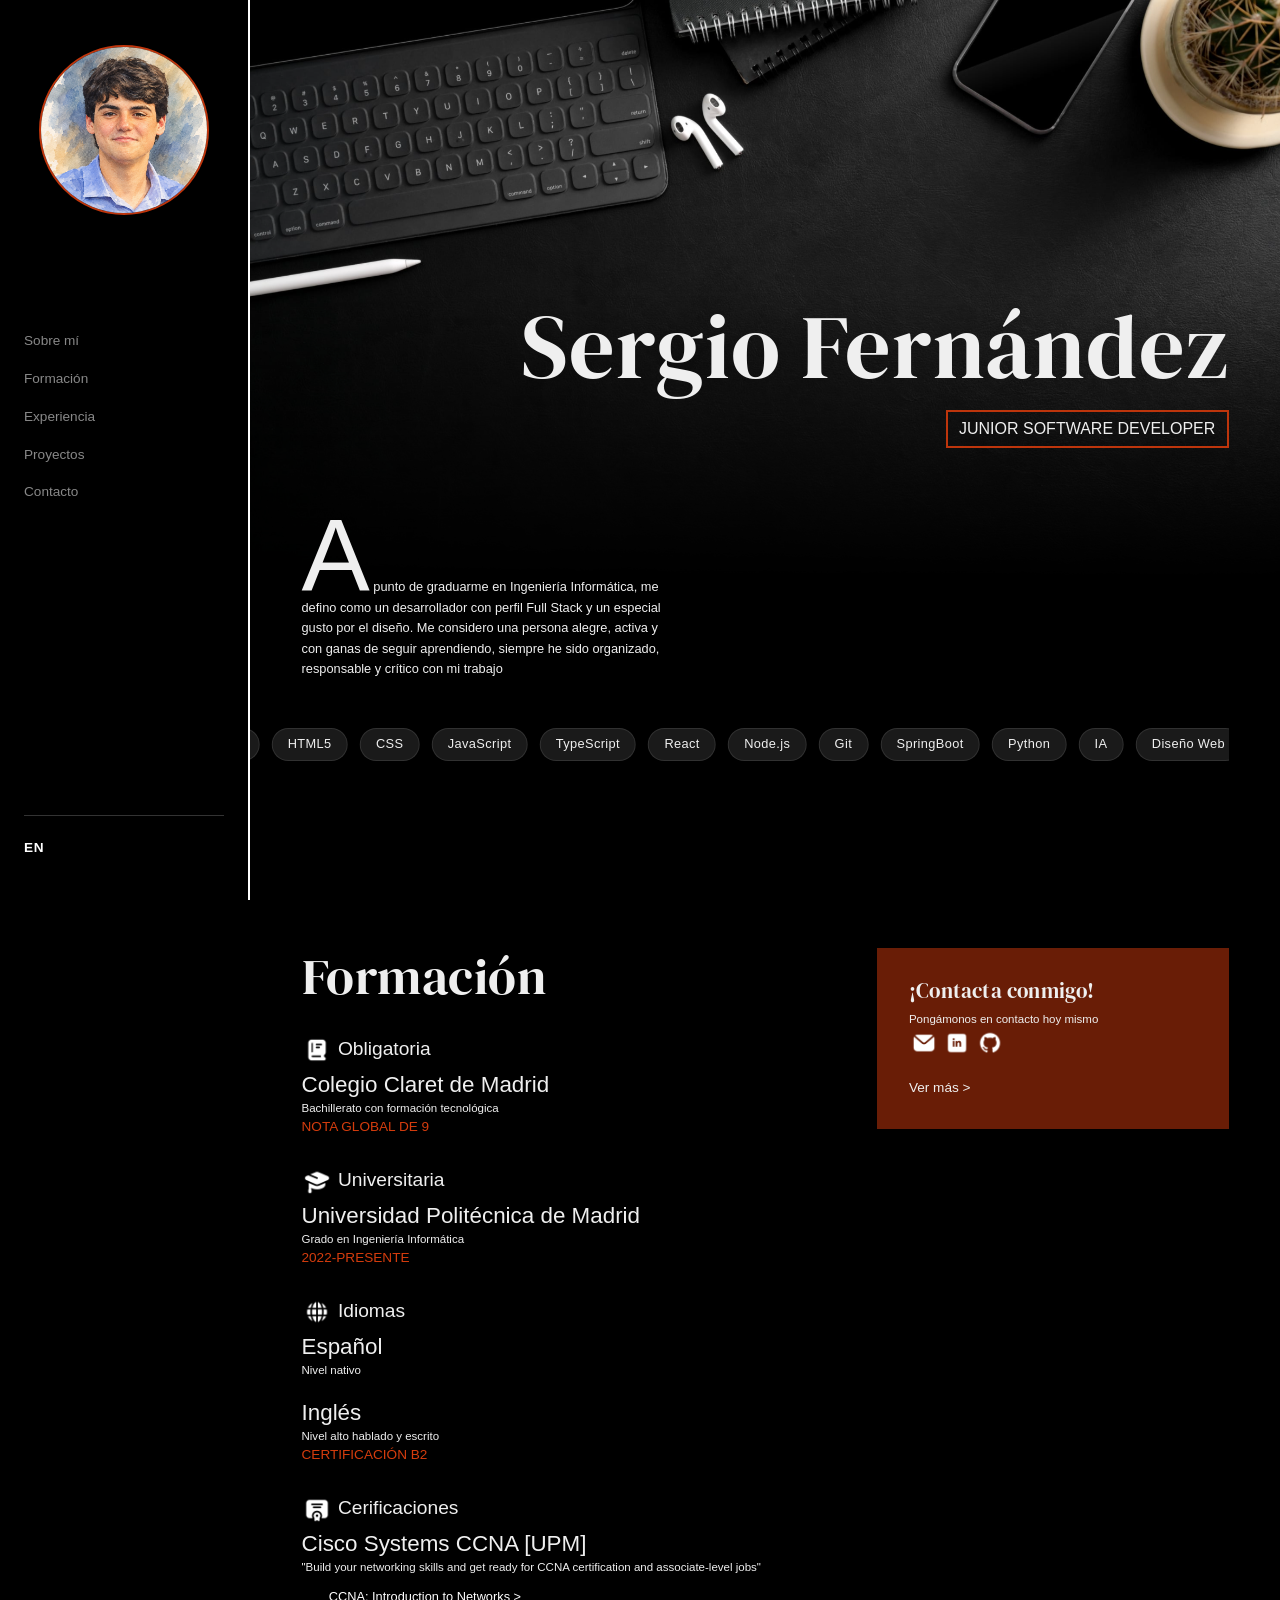
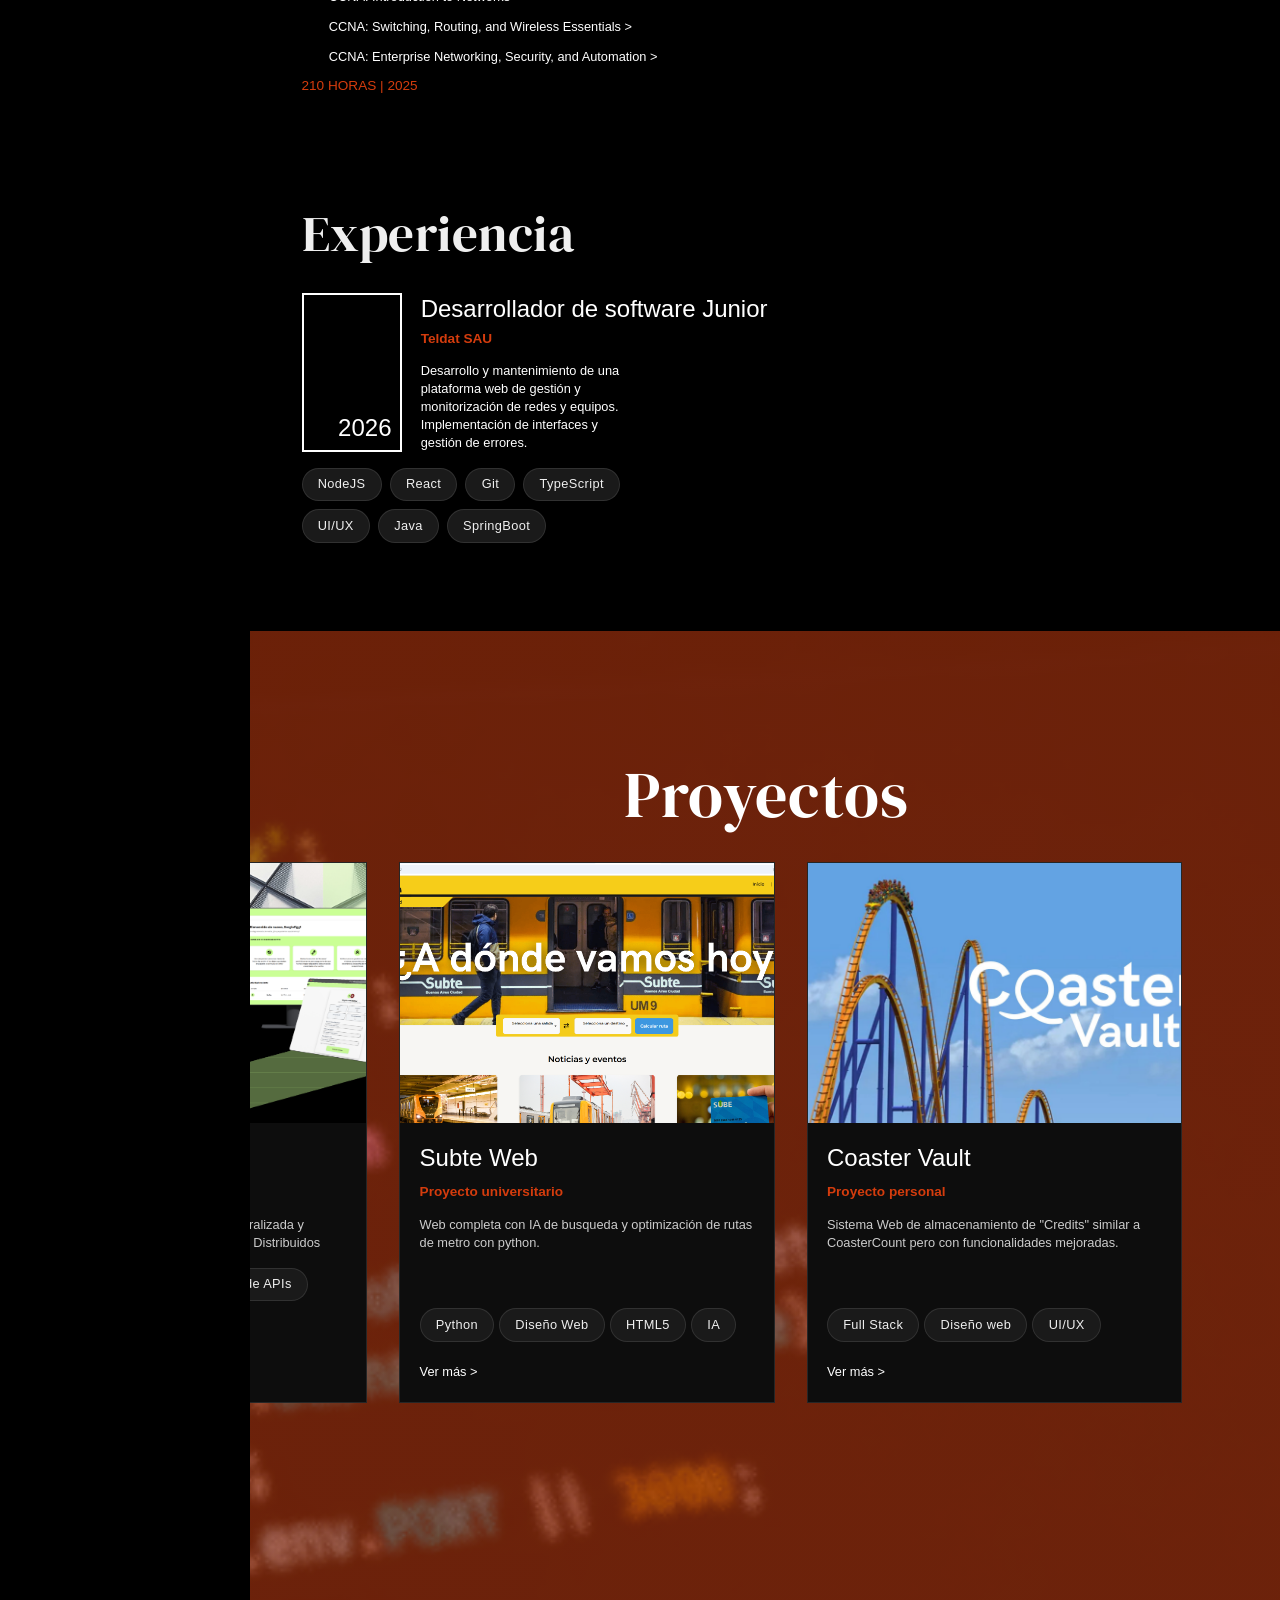
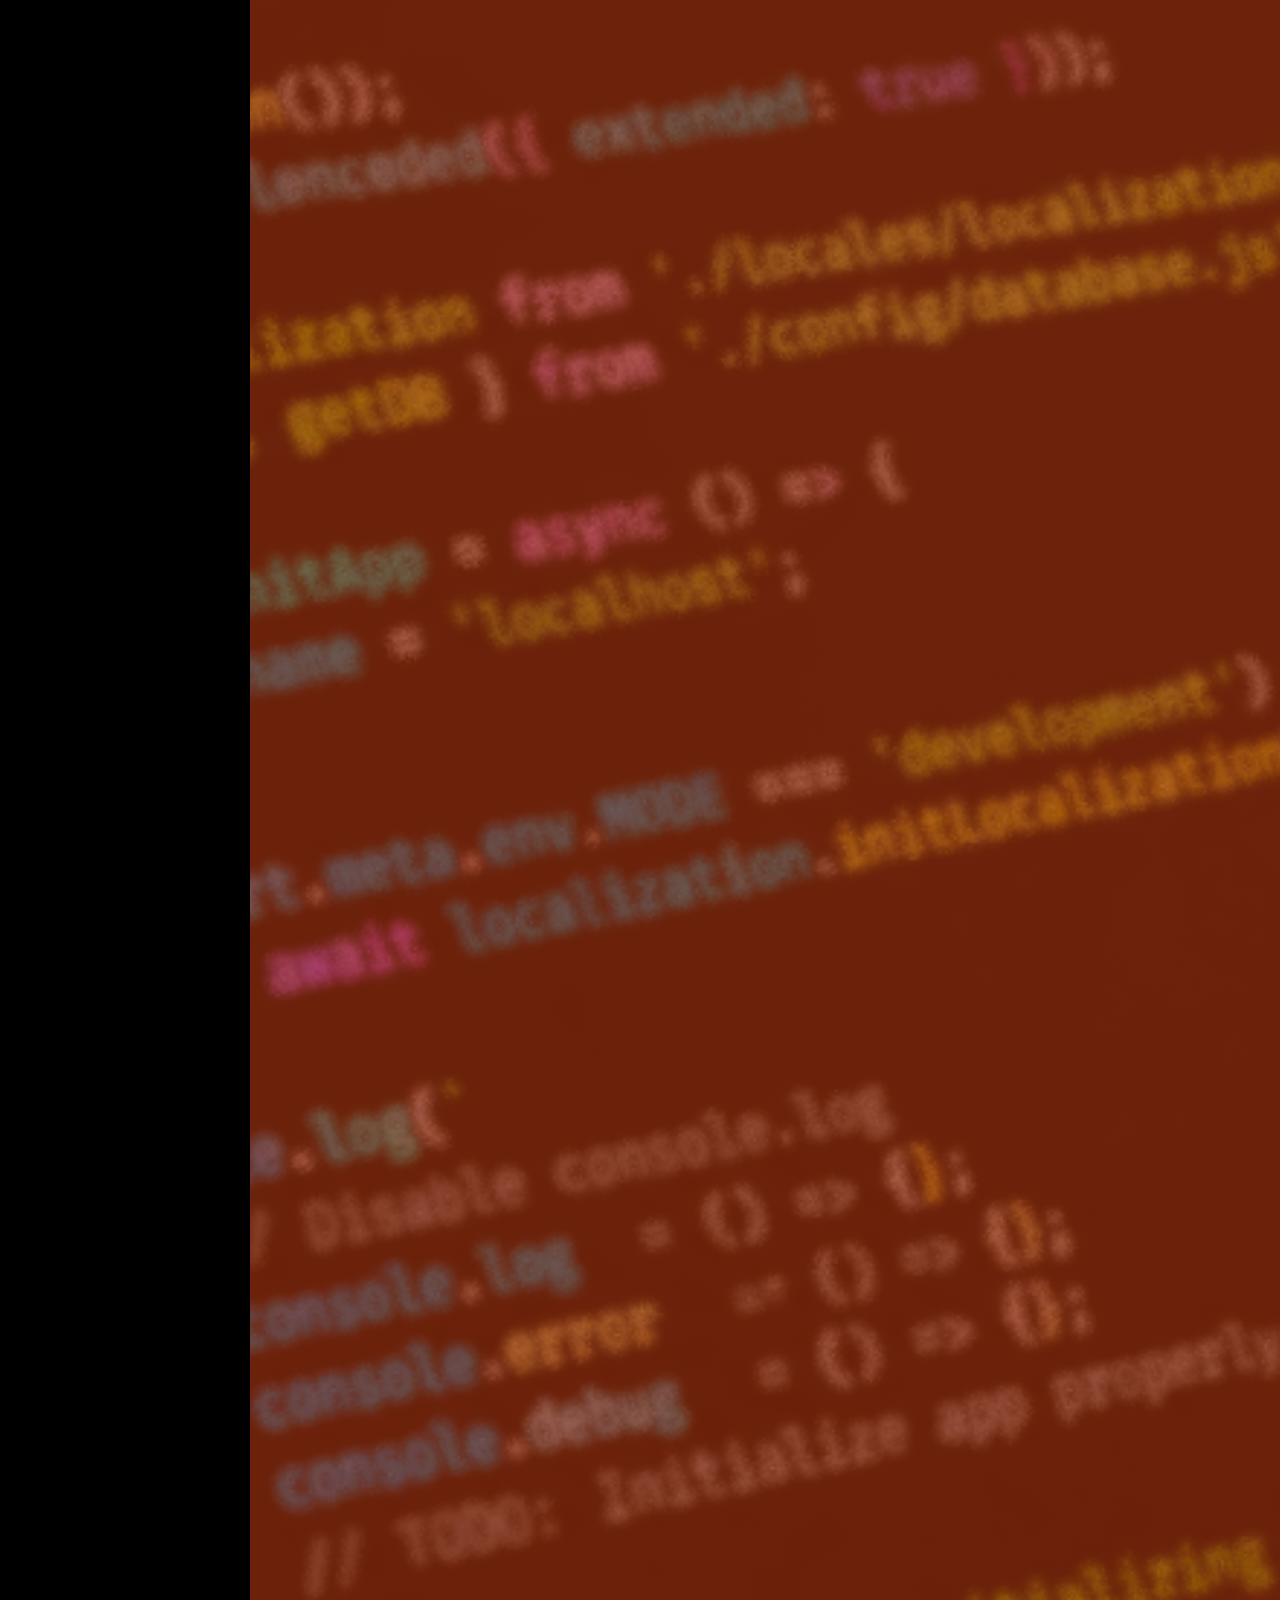
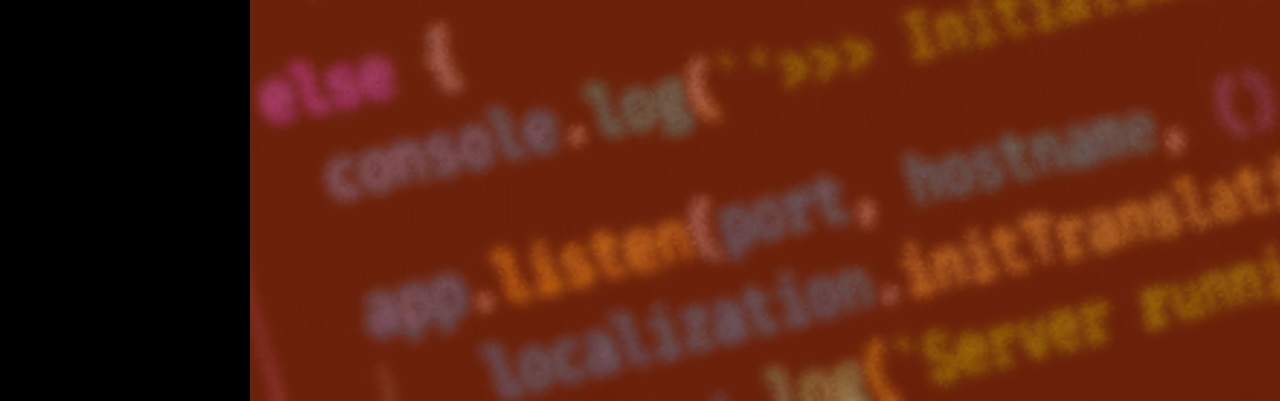
==== index.html @ f12ebfed "Projects" ====
<!DOCTYPE html>
<html lang="es">
    <head>
        <meta charset="UTF-8">
        <meta name="viewport" content="width=device-width, initial-scale=1.0">
        <title>Sergio Fernández | Portfolio Web</title>

        <link rel="stylesheet" href="style.css">
        <link href="https://api.fontshare.com/v2/css?f[]=poppins@500&f[]=montserrat@400&f[]=switzer@800&display=swap" rel="stylesheet">
        <link rel="preconnect" href="https://fonts.googleapis.com">
        <link rel="preconnect" href="https://fonts.gstatic.com" crossorigin>
        <link href="https://fonts.googleapis.com/css2?family=DM+Serif+Display:ital@0;1&display=swap" rel="stylesheet">
    </head>

    
    <body>

    <aside class="sidebar">
        <div class="profile-container">
            <a href="#">
                <img src="images/profile.png" class="profile-picture">
            </a>
        </div>

        <nav class="nav-menu">
        <a href="#" class="nav-item">Sobre mí</a>
        <a href="#formacion" class="nav-item">Formación</a>
        <a href="#experiencia" class="nav-item">Experiencia</a>
        <a href="#proyectos" class="nav-item">Proyectos</a>
        <a href="contact.html" class="nav-item-contact">Contacto</a>
        </nav>

        <div class="sidebar-bottom">
            <hr class="sidebar-divider">
            <button id="lang-toggle" class="lang-btn" data-lang="es">EN</button>
        </div>
        
        

    </aside>

        <main class="main-content">

            <header id="hero" class="hero-container">
                <img src="images/Deckstop.png" alt="Fondo Hero" class="hero-img">

                <div class="hero-title-wrapper">
                    <h1 class="hero-title">Sergio Fernández</h1>
                    
                    <div class="hero-subtitle-box">
                        <span class="hero-subtitle-text">JUNIOR SOFTWARE DEVELOPER</span>
                    </div>

                    <div class="hero-body-overlap">
                        <p>
                        A punto de graduarme en Ingeniería Informática, me defino como un desarrollador con perfil Full Stack y un especial gusto por el diseño. Me considero una persona alegre, activa y con ganas de seguir aprendiendo, siempre he sido organizado, responsable y crítico con mi trabajo</p>
                        </p>
                    </div>

                    <div class="swiper marquee-swiper">
                        <div class="swiper-wrapper">
                            <!-- Grupo 1 -->
                            <div class="swiper-slide tag">C/C++</div>
                            <div class="swiper-slide tag">Java</div>
                            <div class="swiper-slide tag">HTML5</div>
                            <div class="swiper-slide tag">CSS</div>
                            <div class="swiper-slide tag">JavaScript</div>
                            <div class="swiper-slide tag">TypeScript</div>
                            <div class="swiper-slide tag">React</div>
                            <div class="swiper-slide tag">Node.js</div>
                            <div class="swiper-slide tag">Git</div>
                            <div class="swiper-slide tag">SpringBoot</div>
                            <div class="swiper-slide tag">Python</div>
                            <div class="swiper-slide tag">IA</div>
                            <div class="swiper-slide tag">Diseño Web</div>
                            <div class="swiper-slide tag">DevOps</div>
                            <div class="swiper-slide tag">Diseño de APIs</div>
                            <div class="swiper-slide tag">Cisco Packet Tracer</div>
                            <div class="swiper-slide tag">SQL</div>
                            <div class="swiper-slide tag">Full Stack</div>
                            <div class="swiper-slide tag">UI/UX</div>

                            <!-- Grupo 2 -->
                            <div class="swiper-slide tag">C/C++</div>
                            <div class="swiper-slide tag">Java</div>
                            <div class="swiper-slide tag">HTML5</div>
                            <div class="swiper-slide tag">CSS</div>
                            <div class="swiper-slide tag">JavaScript</div>
                            <div class="swiper-slide tag">TypeScript</div>
                            <div class="swiper-slide tag">React</div>
                            <div class="swiper-slide tag">Node.js</div>
                            <div class="swiper-slide tag">Git</div>
                            <div class="swiper-slide tag">SpringBoot</div>
                            <div class="swiper-slide tag">Python</div>
                            <div class="swiper-slide tag">IA</div>
                            <div class="swiper-slide tag">Diseño Web</div>
                            <div class="swiper-slide tag">DevOps</div>
                            <div class="swiper-slide tag">Diseño de APIs</div>
                            <div class="swiper-slide tag">Cisco Packet Tracer</div>
                            <div class="swiper-slide tag">SQL</div>
                            <div class="swiper-slide tag">Full Stack</div>
                            <div class="swiper-slide tag">UI/UX</div>
                        </div>
                    </div>

                </div>

                <!-- JS de SwiperJS -->
                <script src="https://cdn.jsdelivr.net/npm/swiper@11/swiper-bundle.min.js"></script>

                <script>
                const swiper = new Swiper('.marquee-swiper', {
                    loop: true,
                    loopedSlides: 10,
                    slidesPerView: 'auto',
                    spaceBetween: 12,
                    speed: 5000,
                    autoplay: {
                    delay: 0,
                    disableOnInteraction: false,
                    pauseOnMouseEnter: true
                    }
                });
                </script>

            </header>

            <section id="educacion" class="education-section">
                <div class="split-container">
                    <div class="split-left">
                        <div class="education-header">
                            <h2 id="formacion" class="education-title">Formación</h2>

                            <div class="education-item">
                                <div class="icon-label">
                                    <img src="images/icons/school.png" width="30" alt="colegio">
                                    <span>Obligatoria</span>
                                </div>
                                <h4>Colegio Claret de Madrid</h4>
                                <p>Bachillerato con formación tecnológica</p>
                                <h3>NOTA GLOBAL DE 9</h3>
                            </div>
                            <div class="education-item">
                                <div class="icon-label">
                                    <img src="images/icons/university.png" width="30" alt="universidad">
                                    <span>Universitaria</span>
                                </div>
                                <h4>Universidad Politécnica de Madrid</h4>
                                <p>Grado en Ingeniería Informática</p>
                                <h3>2022-PRESENTE</h3>
                            </div>
                            <div class="education-item">
                                <div class="icon-label">
                                    <img src="images/icons/globe.png" width="30" alt="idiomas">
                                    <span>Idiomas</span>
                                </div>
                                <h4>Español</h4>
                                <p>Nivel nativo</p>
                                <br>
                                <h4>Inglés</h4>
                                <p>Nivel alto hablado y escrito </p>
                                <h3>CERTIFICACIÓN B2</h3>
                            </div>
                            <div class="education-item">
                                <div class="icon-label">
                                    <img src="images/icons/diploma.png" width="30" alt="certificaciones">
                                    <span>Cerificaciones</span>
                                </div>
                                <h4>Cisco Systems CCNA [UPM]</h4>
                                <p>"Build your networking skills and get ready for CCNA certification and associate-level jobs"</p>                        
                                <ul class="simple-list">
                                    <li>
                                        <a href="https://www.credly.com/badges/7252cb21-be13-45e1-aeef-7b1b697d4e57/public_url" target="_blank" rel="noopener noreferrer">
                                        CCNA: Introduction to Networks >
                                        </a>
                                    </li>
                                    <li>
                                        <a href="https://www.credly.com/badges/99880698-2c86-4d20-acb4-03dbe1d65103/public_url" target="_blank" rel="noopener noreferrer">
                                        CCNA: Switching, Routing, and Wireless Essentials >
                                        </a>
                                    </li>
                                    <li>
                                        <a href="https://www.credly.com/badges/91d3fcde-5f5f-4ade-ba0b-6a2bad014bc1/public_url" target="_blank" rel="noopener noreferrer">
                                        CCNA: Enterprise Networking, Security, and Automation >
                                        </a>
                                    </li>
                                </ul>
                                <h3>210 HORAS | 2025</h3>
                            </div>
                            <br>
                            <br>
                            <br>
                            <br>
                            <br>
                            <br>
                            <h2 id="experiencia" class="education-title">Experiencia</h2>
                            
                            <div class="experience-card">
                                <div class="card-main">
                                    <div class="year-box">
                                    <span>2026</span>
                                    </div>
                                    <div class="card-content">
                                    <h3 class="card-title">Desarrollador de software Junior</h3>
                                    <p class="card-company">Teldat SAU</p>
                                    <p class="card-description">
                                        Desarrollo y mantenimiento de una plataforma web de gestión y monitorización de redes y equipos. Implementación de interfaces y gestión de errores.
                                    </p>
                                    </div>
                                </div>
                                <div class="card-tags">
                                    <span class="tag active">NodeJS</span>
                                    <span class="tag">React</span>
                                    <span class="tag">Git</span>
                                    <span class="tag">TypeScript</span>
                                    <span class="tag">UI/UX</span>
                                    <span class="tag">Java</span>
                                    <span class="tag">SpringBoot</span>

                                </div>
                            </div>
                        
                        </div>
                    </div>

                    <div class="split-right">
                        <div class="sticky-card">
                            <h1>¡Contacta conmigo!</h1>
                            <p>Pongámonos en contacto hoy mismo</p>
                            
                            <div class="sticky-card-socials">
                                <a href="mailto:sergiofergar13@gmail.com" target="_blank" rel="noopener noreferrer">
                                <img src="images/icons/email.png" alt="Email">
                                </a>
                                <a href="https://linkedin.com/in/sergio-fernández-927427359" target="_blank" rel="noopener noreferrer">
                                <img src="images/icons/linkedin.png" alt="LinkedIn">
                                </a>
                                <a href="https://github.com/Sergioffgg" target="_blank" rel="noopener noreferrer">
                                <img src="images/icons/github.png" alt="GitHub">
                                </a>
                            </div>

                            <button onclick="location.href='contact.html'" class="simple-button">Ver más ></button>
                        </div>
                    </div>
                </div>

            </section>

            <section class="projects-wrapper">
                <div class="projects-sticky">
                    <h2 id="proyectos" class="projects-title">Proyectos</h2>

                    <div class="projects-carousel">
                    <article class="project-card">
                        <div class="project-img-wrapper">
                        <img src="images/project_koffre.png" alt="Nombre del Proyecto 1">
                        </div>
                        <div class="project-content">
                        <h3 class="project-subtitle">Koffre</h3>
                        <p class="card-company">Trabajo de Fin de Grado</p>
                        <p class="project-description">
                            Plataforma Software para la Gestión Centralizada y Segura de Datos Personales en Sistemas Distribuidos
                        </p>
                        <div class="project-tags">
                            <span class="tag">Java</span>
                            <span class="tag">SpringBoot</span>
                            <span class="tag">Diseño de APIs</span>
                            <span class="tag">SQL</span>
                        </div>
                        <a onclick="openMessage()" class="simple-button project-btn" target="_blank" rel="noopener noreferrer">Ver más ></a>
                        </div>
                    </article>

                    <article class="project-card">
                        <div class="project-img-wrapper">
                        <img src="images/Project_Subte.png" alt="Nombre del Proyecto 2">
                        </div>
                        <div class="project-content">
                        <h3 class="project-subtitle">Subte Web</h3>
                        <p class="card-company">Proyecto universitario</p>
                        <p class="project-description">
                            Web completa con IA de busqueda y optimización de rutas de metro con python.
                        </p>
                        <div class="project-tags">
                            <span class="tag">Python</span>
                            <span class="tag">Diseño Web</span>
                            <span class="tag">HTML5</span>
                            <span class="tag">IA</span>
                        </div>
                        <a onclick="openMessage()" class="simple-button project-btn" target="_blank" rel="noopener noreferrer">Ver más ></a>
                        </div>
                    </article>

                    <article class="project-card">
                        <div class="project-img-wrapper">
                        <img src="images/project_Coaster.jpg" alt="Nombre del Proyecto 3">
                        </div>
                        <div class="project-content">
                        <h3 class="project-subtitle">Coaster Vault</h3>
                        <p class="card-company">Proyecto personal</p>
                        <p class="project-description">
                            Sistema Web de almacenamiento de "Credits" similar a CoasterCount pero con funcionalidades mejoradas.
                        </p>
                        <div class="project-tags">
                            <span class="tag">Full Stack</span>
                            <span class="tag">Diseño web</span>
                            <span class="tag">UI/UX</span>
                        </div>
                        <a onclick="openMessage()" class="simple-button project-btn" target="_blank" rel="noopener noreferrer">Ver más ></a>
                        </div>

                        <script>
                            const openMessage = async () => {
                                showToast("¡Próximamente...!");
                            }
                        </script>

                    </article>
                    </div>
                </div>
            </section>

        </main>
        <script src="script.js"></script>
        <div id="custom-toast" class="toast-container">
            <svg class="toast-border-svg" viewBox="0 0 320 60" preserveAspectRatio="none">
                <rect class="toast-border-rect" x="1.5" y="1.5" width="317" height="57" rx="8" />
            </svg>
            <span id="toast-text" class="toast-message"></span>
        </div>
    </body>
</html>
---- style.css ----
* {
  margin: 0;
  padding: 0;
  box-sizing: border-box;
}

  /* QUITAR SCROLL BAR */
html::-webkit-scrollbar {
  display: none;
}
html {
  scrollbar-width: none;
  scroll-behavior: smooth;
}


/*
=-=-=-=-=-=-=-=-=-=-=-=-=-=-=-=-=-=-=-=-=-=-=-=-=-=-=-=
FUENTES Y ESTILOS DE TEXTO
=-=-=-=-=-=-=-=-=-=-=-=-=-=-=-=-=-=-=-=-=-=-=-=-=-=-=-=
*/

:root {
  /* FUENTES DE FONTSHARE */
  --font-title: "DM Serif Display", serif;
  --font-subtitle: 'Montserrat', sans-serif;
  --font-body: 'Poppins', sans-serif;
  --font-special: 'Switzer', sans-serif;

  /* TAMAÑOS (Ajustados a una escala más compacta) */
  --size-title: clamp(2rem, 4.5vw, 3.2rem);
  --size-subtitle: clamp(1rem, 2vw, 1.4rem);
  --size-body: clamp(0.7rem, 0.9vw, 0.9rem);
  --size-special: clamp(0.75rem, 0.9vw, 0.95rem);

  /* COLORES DE TEXTO */
  --text-primary: #efefef;
  --text-secondary: #efefef;
  --text-accent: #be350c;
}

/* FUENTE BASE PARA TODA LA WEB */
body {
  font-family: var(--font-body);
  font-size: var(--size-body);
  color: var(--text-primary);
  line-height: 1.6;
  background-color: #000000;
  display: flex;
  min-height: 100vh;
}

/* 1. TÍTULOS (DM Serif) */
h1, h2, .text-title {
  font-family: var(--font-title);
  font-size: var(--size-title);
  color: var(--text-primary);
  line-height: 1.1;
  letter-spacing: 0.01em;
  font-weight: 400;
  font-style: normal;
}

/* 2. SUBTÍTULOS (MONTSERRAT) */
h3, h4, .text-subtitle {
  font-family: var(--font-subtitle);
  font-size: var(--size-subtitle);
  font-weight: 400;
  color: var(--text-secondary);
  line-height: 1.3;
}

/* 3. CUERPO DE TEXTO (POPPINS) */
p, span, .text-body {
  font-family: var(--font-body);
  font-size: var(--size-body);
  font-weight: 500;
  color: var(--text-secondary);
  line-height: 1.6;
}

/* 4. TEXTO ESPECIAL (SWITZER) */
.text-special {
  font-family: var(--font-special);
  font-size: var(--size-special);
  font-weight: 800;
  text-transform: uppercase;
  letter-spacing: 0.08em;
  color: var(--text-primary);
}


/*
=-=-=-=-=-=-=-=-=-=-=-=-=-=-=-=-=-=-=-=-=-=-=-=-=-=-=-=
BOTONES/UI
=-=-=-=-=-=-=-=-=-=-=-=-=-=-=-=-=-=-=-=-=-=-=-=-=-=-=-=
*/

.simple-button {
  background: none;
  border: none;
  padding: 0;
  margin-top: 1rem;
  font-family: var(--font-body, inherit);
  font-size: clamp(0.75rem, 0.85rem, 0.9rem);
  font-weight: 500;
  color: var(--text-primary, #ffffff);
  cursor: pointer;
  display: inline-flex;
  align-items: center;
  gap: 0.4rem;
  transition: opacity 0.2s ease;
  text-decoration: none;
  position: relative;
}

.simple-button::after {
  content: '';
  position: absolute;
  bottom: -2px;
  left: 0;
  width: 0%;
  height: 1px;
  background-color: currentColor;
  transition: width 0.3s ease;
}

.simple-button:hover::after {
  width: 100%;
}

.simple-button:hover {
  opacity: 0.85;
}


/*
=-=-=-=-=-=-=-=-=-=-=-=-=-=-=-=-=-=-=-=-=-=-=-=-=-=-=-=
Mensajes
=-=-=-=-=-=-=-=-=-=-=-=-=-=-=-=-=-=-=-=-=-=-=-=-=-=-=-=
*/

.toast-container {
  position: fixed;
  top: 20px;
  left: 50%;
  transform: translate(-50%, -200%);
  width: 320px;
  height: 60px;
  background-color: rgba(13, 13, 13, 0.95);
  backdrop-filter: blur(8px);
  
  display: flex;
  align-items: center;
  justify-content: center;
  padding: 0 16px;
  box-sizing: border-box;
  z-index: 9999;
  transition: transform 0.4s cubic-bezier(0.175, 0.885, 0.32, 1.27), opacity 0.3s ease;
  opacity: 0;
  pointer-events: none;
  box-shadow: 0 10px 30px rgba(0, 0, 0, 0.7);
}

.toast-container.show {
  transform: translate(-50%, 0);
  opacity: 1;
  border-radius: 10px;
  pointer-events: auto;
}

.toast-border-svg {
  position: absolute;
  top: 0;
  left: 0;
  width: 100%;
  height: 100%;
  pointer-events: none;
}

.toast-border-rect {
  fill: none;
  stroke: #be350c;
  stroke-width: 2.5;
  stroke-dasharray: 760;
  stroke-dashoffset: 0;
}

.toast-container.show .toast-border-rect {
  animation: consumeBorder 2.5s linear forwards;
}

@keyframes consumeBorder {
  from {
    stroke-dashoffset: 0;
  }
  to {
    stroke-dashoffset: 760;
  }
}

.toast-message {
  color: #ffffff;
  font-family: var(--font-body, sans-serif);
  font-size: 0.9rem;
  font-weight: 500;
  text-align: center;
  white-space: nowrap;
  overflow: hidden;
  text-overflow: ellipsis;
}


/*
=-=-=-=-=-=-=-=-=-=-=-=-=-=-=-=-=-=-=-=-=-=-=-=-=-=-=-=
MENU DE NAVEGACIÓN
=-=-=-=-=-=-=-=-=-=-=-=-=-=-=-=-=-=-=-=-=-=-=-=-=-=-=-=
*/

.sidebar {
  width: 250px;
  height: 100vh;
  background-color: #000000;
  position: fixed;
  top: 0;
  left: 0;
  display: flex;
  flex-direction: column;
  padding: 2rem 1.5rem;
  border-right: 2px solid #ffffff;
  z-index: 100;
}

.sidebar-bottom {
  margin-top: auto;
  width: 100%;
}

.lang-btn {
  width: auto;
  background: transparent;
  border: none;
  color: #ffffff;
  padding: 0.8rem 0;
  font-family: var(--font-subtitle);
  font-size: 0.85rem;
  font-weight: 700;
  letter-spacing: 0.05em;
  cursor: pointer;
  text-align: left;
  transition: background-color 0.2s ease, color 0.2s ease;
}

.lang-btn:hover {
  color: #888888;
}

.nav-menu {
  display: flex;
  flex-direction: column;
  gap: 1rem;
}

.profile-container{
  display: flex;
  justify-content: center;
  width: 100%;
  align-items: center;
  margin-top: 13px;
  margin-bottom: 110px;
  transition: justify-content 0.3s ease;
}

.profile-picture {
  width: 170px;
  height: 170px;
  border-radius: 50%;
  border: solid #be350c 2px;
  object-fit: cover;
  transition: width 0.3s ease, height 0.3s ease;
}

.profile-picture:hover {
  border: solid #be350c 3px;
}

.profile-container.is-scrolled {
  justify-content: flex-start;
}

.profile-container.is-scrolled .profile-picture {
  width: 70px;
  height: 70px;
}

.sidebar-divider {
  border: 0;
  height: 1px;
  background-color: rgba(255, 255, 255, 0.2);
  margin: 0 0 0.7rem 0;
  width: 100%;
}

.nav-item {
  color: #888888;
  text-decoration: none;
  font-size: 0.85rem;
  transition: all 0.3s ease;
}

.nav-item:hover,
.nav-item.active {
  color: #ffffff;
  transform: translateX(5px);
}

.nav-item-contact {
  color: #888888;
  text-decoration: none;
  font-size: 0.85rem;
  transition: all 0.3s ease;
}

.nav-item-contact:hover,
.nav-item-contact.active {
  color: #be350c;
  transform: translateX(5px);
}



/*
=-=-=-=-=-=-=-=-=-=-=-=-=-=-=-=-=-=-=-=-=-=-=-=-=-=-=-=
CABECERA / INICIO
=-=-=-=-=-=-=-=-=-=-=-=-=-=-=-=-=-=-=-=-=-=-=-=-=-=-=-=
*/

.main-content {
  margin-left: 250px;
  width: calc(100% - 250px);
  min-height: 100vh;
  background-color: #000000;
}

.hero-container {
  position: relative;
  width: 100%;
  justify-content: flex-end;
  min-height: 100vh;
  background-color: #000000;
  overflow: hidden;
}

.hero-title-wrapper {
  position: absolute;
  top: 300px;
  right: 5%;
  left: 5%;
  width: auto;
  display: flex;
  flex-direction: column;
  align-items: flex-end;
  z-index: 5;
}

.hero-title {
  font-family: var(--font-title);
  font-size: clamp(2.5rem, 7vw, 5.6rem);
  color: var(--text-primary);
  line-height: 1.05;
}

.hero-subtitle-box {
  display: inline-block;
  margin-top: 1rem;
  padding: 0.25rem 0.7rem;
  border: 2px solid #be350c;
  background-color: transparent;
  max-width: 100%;
  box-sizing: border-box;
  margin-bottom: 1.8rem;
}

.hero-subtitle-text {
  font-family: var(--font-subtitle);
  font-size: clamp(0.50rem, 1.5vw, 1rem);
  color: var(--text-primary);
  white-space: nowrap;
  display: block;
}

.hero-highlight {
  background: linear-gradient(135deg, #ffffff 0%, var(--text-secondary) 100%);
  -webkit-background-clip: text;
  -webkit-text-fill-color: transparent;
}

.hero-body-overlap {
  position: relative;
  z-index: 10;
  padding: 0;
  margin: 0;
  margin-top: 5rem;
}

.hero-body-overlap p {
  font-family: var(--font-body);
  font-size: clamp(0.8rem, 1vw, 1rem);
  color: var(--text-secondary);
  line-height: 1.6;
  text-align: left;
  max-width: 40%;
}

.hero-body-overlap p::first-letter {
  font-family: var(--font-subtitle);
  font-size: clamp(4rem, 8vw, 8.5rem);
  font-weight: 100;
  color: var(--text-secondary);
  line-height: 0;
  text-align: left;
  max-width: 50%;
}

.hero-img {
  width: 100%;
  height: 100%;
  object-fit: cover;
  object-position: center top;
  display: block;
  -webkit-mask-image: linear-gradient(
    to bottom, 
    rgba(0, 0, 0, 1) 0%, 
    rgba(0, 0, 0, 1) 50%, 
    rgba(0, 0, 0, 0) 100%
  );
  mask-image: linear-gradient(
    to bottom, 
    rgba(0, 0, 0, 1) 0%, 
    rgba(0, 0, 0, 1) 50%, 
    rgba(0, 0, 0, 0) 100%
  );
}

.content-section {
  padding: 3rem 2rem;
}

.tag {
  display: inline-flex;
  align-items: center;
  justify-content: center;
  background-color: #1a1a1a;
  color: var(--text-secondary, #cccccc);
  border: 1px solid rgba(255, 255, 255, 0.1);
  border-radius: 9999px;
  padding: 0.35rem 0.95rem;
  font-family: var(--font-subtitle);
  font-size: 0.8rem;
  font-weight: 500;
  letter-spacing: 0.03em;
  cursor: default;
}

.tag:hover {
  background-color: #262626;
  color: #ffffff;
  border-color: var(--text-accent, #be350c);
  transform: translateY(-1px);
}

.marquee-swiper {
  width: 111.11% !important;
  margin-left: -5.55% !important;
  position: relative;
  padding: 3rem 0;
  overflow: hidden;
}

.marquee-swiper .swiper-wrapper {
  display: flex !important;
  flex-direction: row !important;
  flex-wrap: nowrap !important;
  align-items: center;
  transition-timing-function: linear !important;
}

.marquee-swiper .swiper-slide {
  width: auto !important;
  flex-shrink: 0 !important;
  white-space: nowrap !important;
}


/*
=-=-=-=-=-=-=-=-=-=-=-=-=-=-=-=-=-=-=-=-=-=-=-=-=-=-=-=
EDUCACIÓN / FORMACIÓN
=-=-=-=-=-=-=-=-=-=-=-=-=-=-=-=-=-=-=-=-=-=-=-=-=-=-=-=
*/

.education-section {
  width: 100%;
  padding: 3rem 5%;
  background-color: #000000;
  position: relative;
  z-index: 10;
  overflow: visible;
}

.education-item {
  margin-top: 30px;
}

.education-item h3 {
  font-family: var(--font-special);
  font-size: 0.85rem;
  color: #d43c0d;
}

.simple-list {
  list-style: none;
  padding: 0;
  margin: 0;
  margin-top: 10px;
  padding-left: 1.5rem;
}

.simple-list li {
  position: relative;
  padding-left: 0.2rem;
  margin-bottom: 0.6rem;
}

.simple-list a {
  color: #ffffff;
  font-family: var(--font-special);
  font-size: clamp(0.8rem, 0.95vw, 0.95rem);
  text-decoration: none;
}

.simple-list a:hover {
  text-decoration: underline;
}

.icon-label {
  display: inline-flex;
  align-items: center;
  gap: 0.4rem;
}

.icon-label img {
  display: block;
  height: 100%;
}

.icon-label span {
  font-family: var(--font-body);
  font-size: clamp(1.1rem, 1.5vw, 1.5rem);
}

/*
=-=-=-=-=-=-=-=-=-=-=-=-=-=-=-=-=-=-=-=-=-=-=-=-=-=-=-=
EXPERIENCIA
=-=-=-=-=-=-=-=-=-=-=-=-=-=-=-=-=-=-=-=-=-=-=-=-=-=-=-=
*/

.experience-card {
  width: 100%;
  max-width: 600px;
  background-color: transparent;
  margin-top: 2rem;
}

.experience-card h3{
    font-size: 1.5rem;
}

.card-main {
  display: flex;
  gap: 1.2rem;
  align-items: stretch;
  margin-bottom: 1rem;
}

.card-description {
    max-width: 50%;
}

.card-tags {
    max-width: 65%;
    margin-bottom: 40px;
}

.year-box {
  width: 100px;
  min-height: 120px;
  border: 2px solid #ffffff;
  box-sizing: border-box;
  display: flex;
  align-items: flex-end;
  justify-content: flex-end;
  padding: 0.6rem 0.5rem;
}

.year-box span {
  color: #ffffff;
  font-size: 1.5rem;
  font-weight: 400;
  line-height: 1;
  font-family: inherit;
}

.card-content {
  flex: 1;
}

.card-title {
  color: #ffffff;
  font-size: 1.1rem;
  font-weight: 500;
  margin: 0 0 0.2rem 0;
}

.card-company {
  color: #d43c0d;
  font-weight: 600;
  font-size: 0.85rem;
  margin: 0 0 0.8rem 0;
}

.card-description {
  color: #ffffff;
  font-size: 0.8rem;
  line-height: 1.4;
  margin: 0;
}

.card-tags {
  display: flex;
  gap: 0.5rem;
  flex-wrap: wrap;
}

.sticky-card {
  position: sticky;
  top: 4rem;
  background-color: #be360c8d;
  padding: 2rem;
}

.sticky-card h1 {
  margin-bottom: 7px;
  font-size: clamp(1.3rem, 1.6vw, 1.6rem);
}

.sticky-card img {
  height: 30px;
}

.sticky-card a {
    text-decoration: none;
    display: inline-block;
  }

.sticky-card img:hover {
  transform: scale(1.15);
  filter: brightness(0.7);
}

.split-container {
  width: 100%;
  display: block;
}

.split-right {
  display: none;
}


/*
=-=-=-=-=-=-=-=-=-=-=-=-=-=-=-=-=-=-=-=-=-=-=-=-=-=-=-=
SECCIÓN PROYECTOS (FONDO NARANJA)
=-=-=-=-=-=-=-=-=-=-=-=-=-=-=-=-=-=-=-=-=-=-=-=-=-=-=-=
*/

.projects-section {
  width: 100%;
  padding: 4rem 0 4rem 5%;
  overflow: hidden;
  background-image: linear-gradient(rgba(190, 53, 12, 0.85), rgba(190, 53, 12, 0.85)), url("images/code.jpg");
  background-size: cover;
  background-position: center;
  background-repeat: no-repeat;
}

.projects-title {
  text-align: center;
  color: #ffffff;
  font-family: var(--font-title);
  font-size: clamp(1.8rem, 4.2vw, 4.2rem);
  margin-bottom: 3rem;
  padding-right: 5%; /* Equilibra el centrado */
}

.projects-wrapper {
  height: 330vh;
  position: relative;
  background-image: 
    linear-gradient(rgba(190, 54, 12, 0.55), rgba(190, 54, 12, 0.55)), 
    url("images/code.png");
  background-size: cover;
  background-position: center;
  background-repeat: no-repeat;
}

.projects-sticky {
  position: sticky;
  top: 0;
  height: 100vh;
  display: flex;
  flex-direction: column;
  justify-content: center;
  overflow: hidden;
  padding-left: 5%;
}

.projects-title {
  text-align: center;
  color: #ffffff;
  font-family: var(--font-title);
  font-size: clamp(3.8rem, 5.0vw, 4.7rem);
  margin-bottom: 2rem;
  padding-right: 5%;
}

.projects-carousel {
  display: flex;
  gap: 2rem;
  will-change: transform;
  transition: transform 0.1s ease-out;
}

.project-card {
  flex: 0 0 calc(40% - 1rem);
  min-width: 250px;
  background-color: #0d0d0d;
  border: 1px solid rgba(255, 255, 255, 0.1);
  overflow: hidden;
  scroll-snap-align: start;
  display: flex;
  flex-direction: column;
  transition: transform 0.3s ease;
}

.project-card:hover {
  transform: translateY(-4px);
}

.project-img-wrapper {
  width: 100%;
  height: 260px;
  background-color: #1a1a1a;
  overflow: hidden;
}

.project-img-wrapper img {
  width: 100%;
  height: 100%;
  object-fit: cover;
  transition: transform 0.4s ease;
}

.project-card:hover .project-img-wrapper img {
  transform: scale(1.05);
}

.project-content {
  padding: 1.2rem;
  display: flex;
  flex-direction: column;
  flex: 1;
}

.project-subtitle {
  font-family: var(--font-subtitle);
  font-size: 1.5rem;
  color: #ffffff;
  margin: 0 0 0.5rem 0;
}

.project-description {
  font-family: var(--font-body);
  font-size: 0.8rem;
  color: #cccccc;
  line-height: 1.4;
  margin: 0 0 1rem 0;
  flex: 1;
}

.project-tags {
  display: flex;
  flex-wrap: wrap;
  gap: 7px 5px;
  align-items: center;
}

.project-btn {
  margin-top: 20px;
  align-self: flex-start;
  font-size: 0.8rem;
  color: #ffffff;
}

@media (min-width: 1000px) {
  .split-container {
    display: grid;
    grid-template-columns: 6fr 4fr;
    gap: 3rem;
    align-items: start;
  }

  .split-right {
    height: 100%;
    display: block;
  }

  .sticky-card {
    position: sticky;
    top: 4rem;
    z-index: 5;
  }

}


@media (max-width: 1000px) {
  .hero-title-wrapper {
    top: 180px;
    right: 5%;
  }
}

@media (max-width: 768px) {
  .sidebar {
    display: none;
  }

  .main-content {
    margin-left: 0;
    width: 100%;
  }

  .hero-title-wrapper {
    top: 160px;
    right: 5%;
  }
}
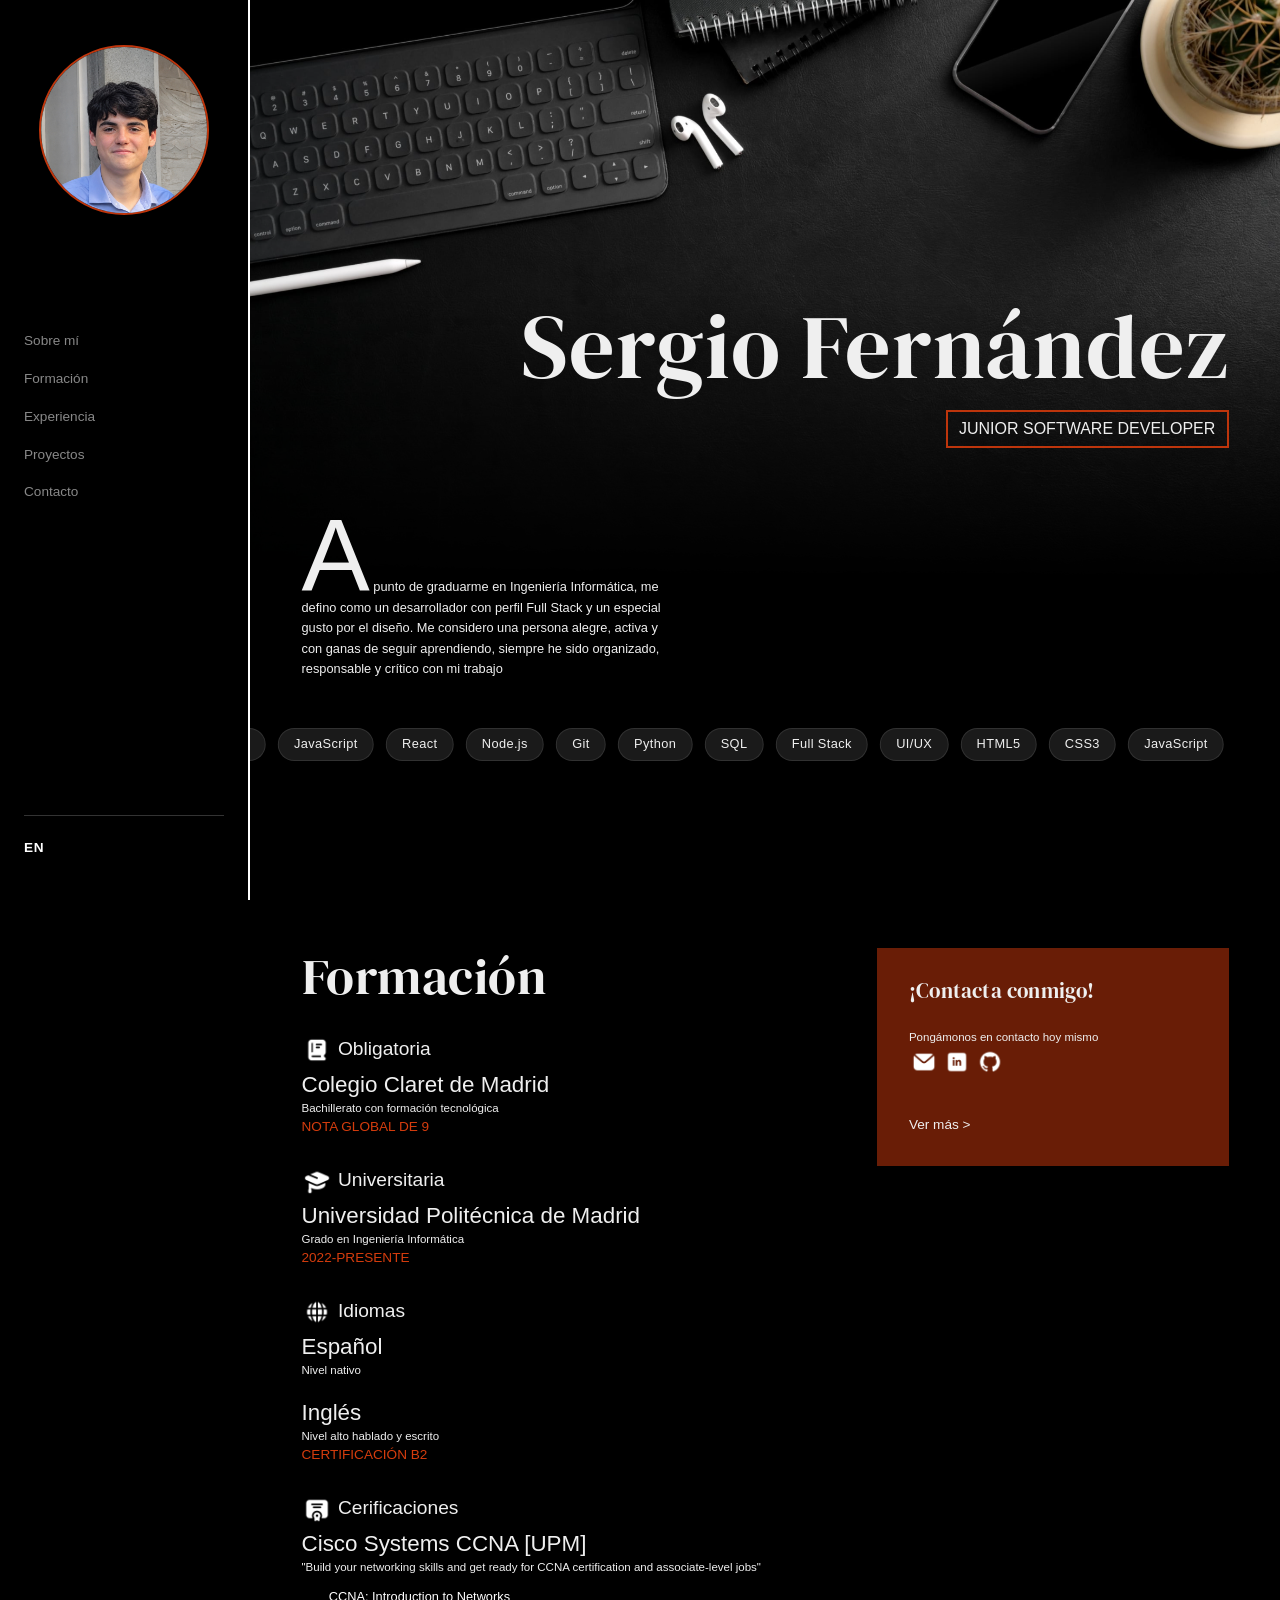
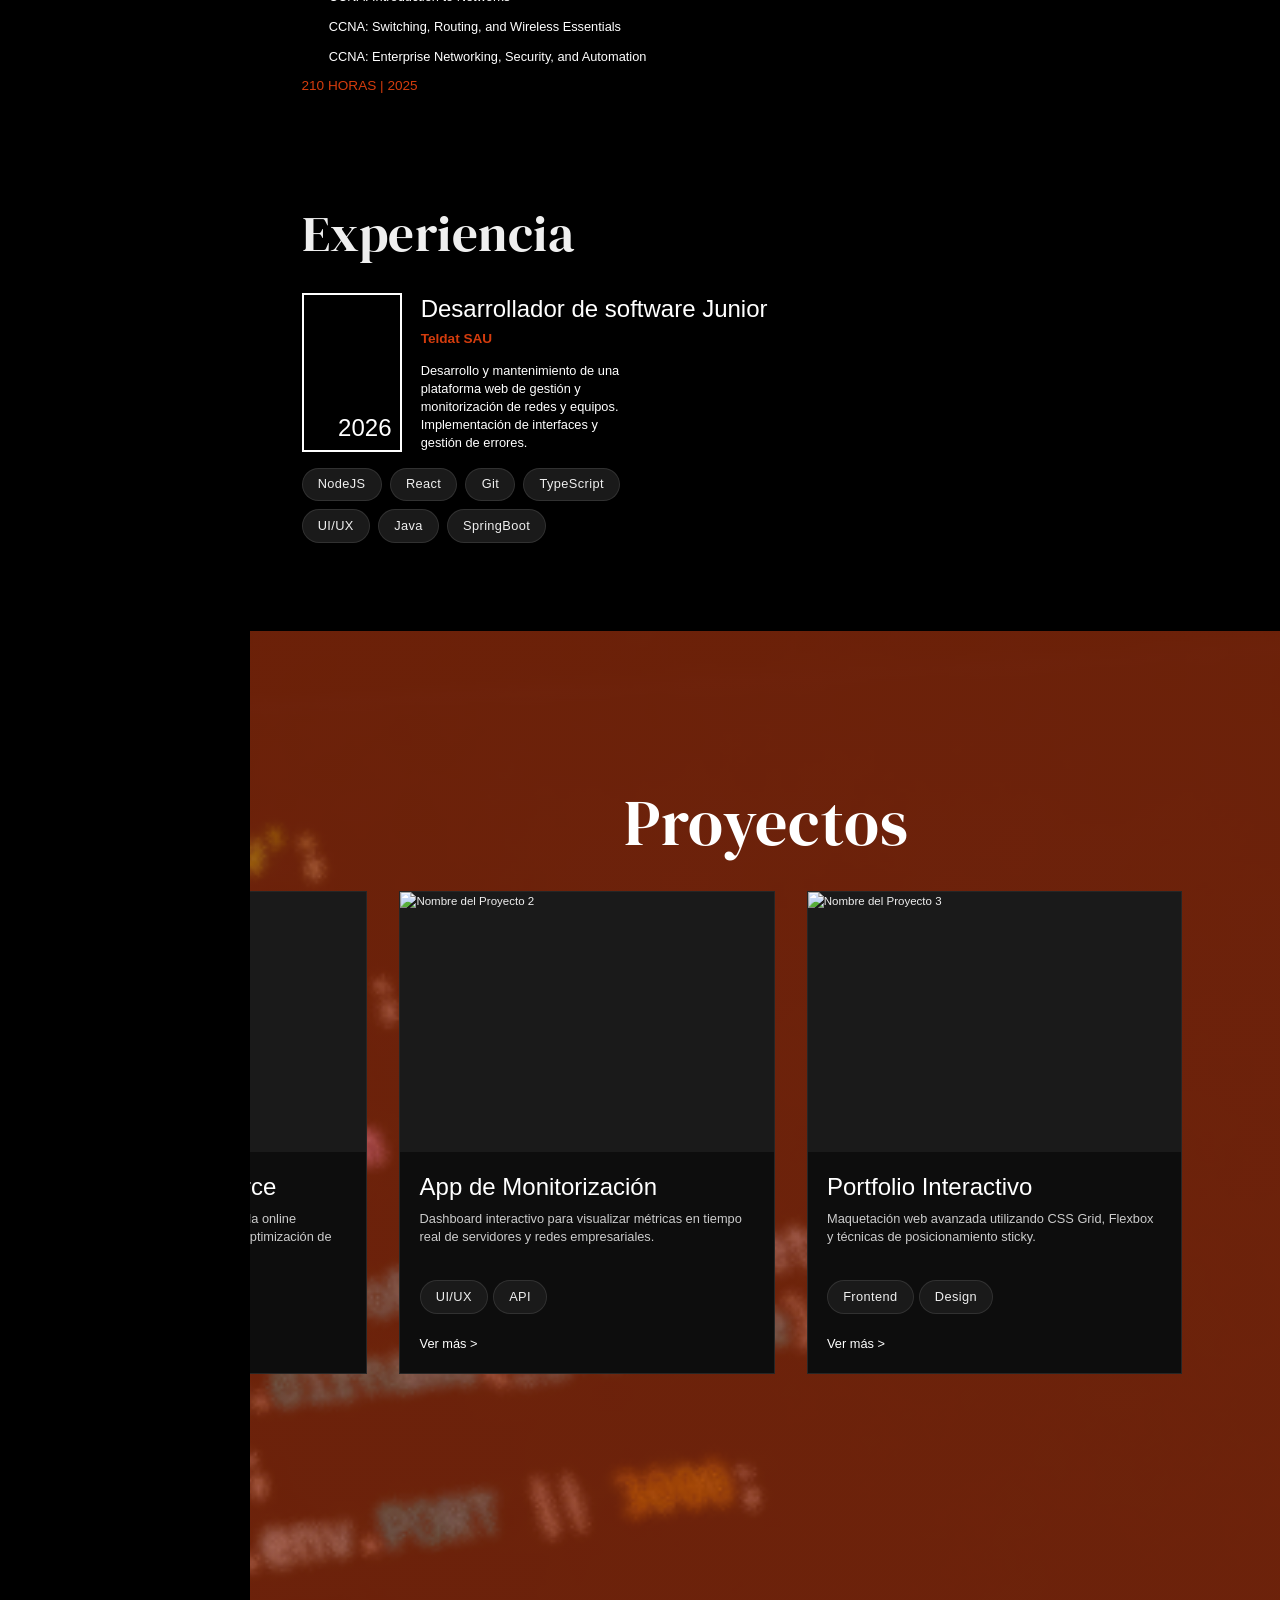
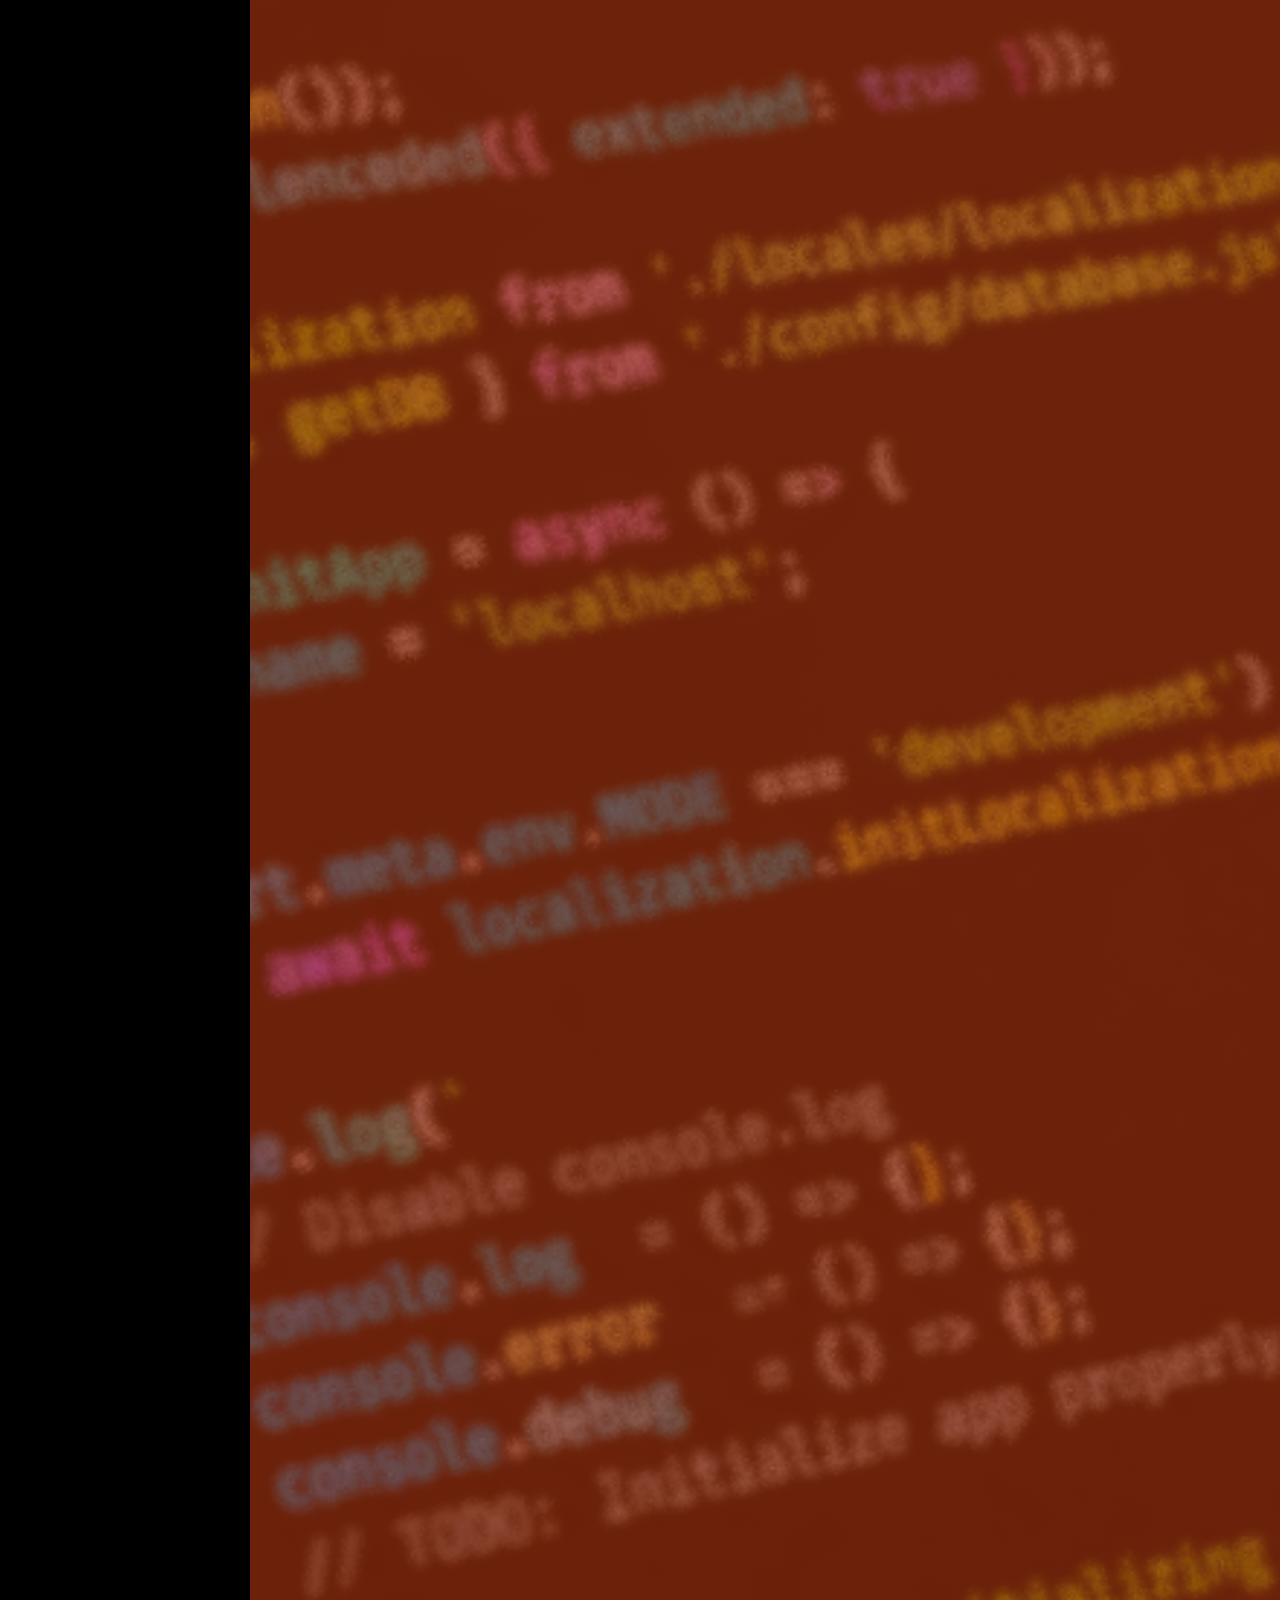
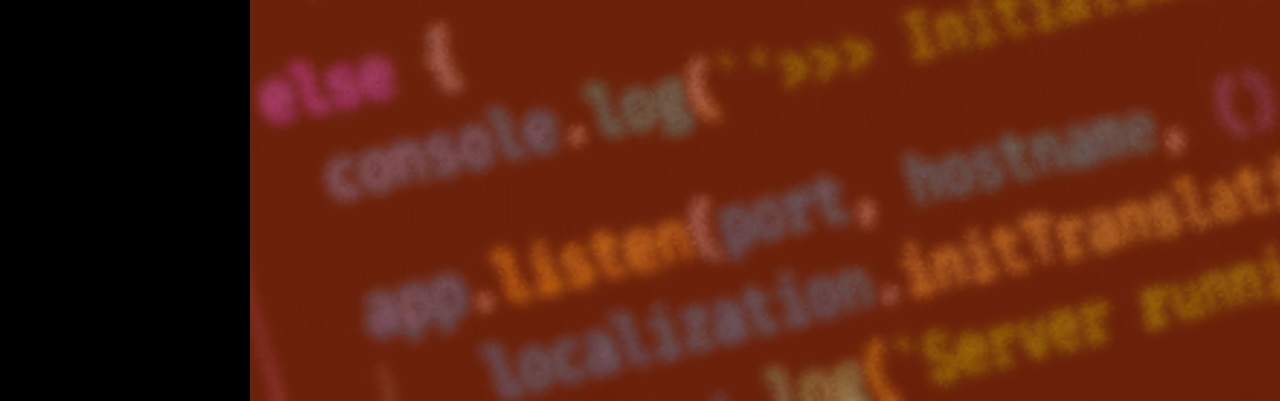
==== commit 8cc8a500: "Experiencia" ====
--- a/index.html
+++ b/index.html
@@ -18,7 +18,7 @@
     <aside class="sidebar">
         <div class="profile-container">
             <a href="#">
-                <img src="images/profile.png" class="profile-picture">
+                <img src="images/profile.jpg" class="profile-picture">
             </a>
         </div>
 
@@ -27,7 +27,7 @@
         <a href="#formacion" class="nav-item">Formación</a>
         <a href="#experiencia" class="nav-item">Experiencia</a>
         <a href="#proyectos" class="nav-item">Proyectos</a>
-        <a href="contact.html" class="nav-item-contact">Contacto</a>
+        <a href="#contacto" class="nav-item">Contacto</a>
         </nav>
 
         <div class="sidebar-bottom">
@@ -60,43 +60,25 @@
                     <div class="swiper marquee-swiper">
                         <div class="swiper-wrapper">
                             <!-- Grupo 1 -->
-                            <div class="swiper-slide tag">C/C++</div>
-                            <div class="swiper-slide tag">Java</div>
                             <div class="swiper-slide tag">HTML5</div>
-                            <div class="swiper-slide tag">CSS</div>
+                            <div class="swiper-slide tag">CSS3</div>
                             <div class="swiper-slide tag">JavaScript</div>
-                            <div class="swiper-slide tag">TypeScript</div>
                             <div class="swiper-slide tag">React</div>
                             <div class="swiper-slide tag">Node.js</div>
                             <div class="swiper-slide tag">Git</div>
-                            <div class="swiper-slide tag">SpringBoot</div>
                             <div class="swiper-slide tag">Python</div>
-                            <div class="swiper-slide tag">IA</div>
-                            <div class="swiper-slide tag">Diseño Web</div>
-                            <div class="swiper-slide tag">DevOps</div>
-                            <div class="swiper-slide tag">Diseño de APIs</div>
-                            <div class="swiper-slide tag">Cisco Packet Tracer</div>
                             <div class="swiper-slide tag">SQL</div>
                             <div class="swiper-slide tag">Full Stack</div>
                             <div class="swiper-slide tag">UI/UX</div>
 
                             <!-- Grupo 2 -->
-                            <div class="swiper-slide tag">C/C++</div>
-                            <div class="swiper-slide tag">Java</div>
                             <div class="swiper-slide tag">HTML5</div>
-                            <div class="swiper-slide tag">CSS</div>
+                            <div class="swiper-slide tag">CSS3</div>
                             <div class="swiper-slide tag">JavaScript</div>
-                            <div class="swiper-slide tag">TypeScript</div>
                             <div class="swiper-slide tag">React</div>
                             <div class="swiper-slide tag">Node.js</div>
                             <div class="swiper-slide tag">Git</div>
-                            <div class="swiper-slide tag">SpringBoot</div>
                             <div class="swiper-slide tag">Python</div>
-                            <div class="swiper-slide tag">IA</div>
-                            <div class="swiper-slide tag">Diseño Web</div>
-                            <div class="swiper-slide tag">DevOps</div>
-                            <div class="swiper-slide tag">Diseño de APIs</div>
-                            <div class="swiper-slide tag">Cisco Packet Tracer</div>
                             <div class="swiper-slide tag">SQL</div>
                             <div class="swiper-slide tag">Full Stack</div>
                             <div class="swiper-slide tag">UI/UX</div>
@@ -106,22 +88,22 @@
                 </div>
 
                 <!-- JS de SwiperJS -->
-                <script src="https://cdn.jsdelivr.net/npm/swiper@11/swiper-bundle.min.js"></script>
-
-                <script>
-                const swiper = new Swiper('.marquee-swiper', {
-                    loop: true,
-                    loopedSlides: 10,
-                    slidesPerView: 'auto',
-                    spaceBetween: 12,
-                    speed: 5000,
-                    autoplay: {
-                    delay: 0,
-                    disableOnInteraction: false,
-                    pauseOnMouseEnter: true
-                    }
-                });
-                </script>
+            <script src="https://cdn.jsdelivr.net/npm/swiper@11/swiper-bundle.min.js"></script>
+
+            <script>
+            const swiper = new Swiper('.marquee-swiper', {
+                loop: true,
+                loopedSlides: 10,
+                slidesPerView: 'auto',
+                spaceBetween: 12,
+                speed: 5000,
+                autoplay: {
+                delay: 0,
+                disableOnInteraction: false,
+                pauseOnMouseEnter: true
+                }
+            });
+            </script>
 
             </header>
 
@@ -171,17 +153,17 @@
                                 <ul class="simple-list">
                                     <li>
                                         <a href="https://www.credly.com/badges/7252cb21-be13-45e1-aeef-7b1b697d4e57/public_url" target="_blank" rel="noopener noreferrer">
-                                        CCNA: Introduction to Networks >
+                                        CCNA: Introduction to Networks
                                         </a>
                                     </li>
                                     <li>
                                         <a href="https://www.credly.com/badges/99880698-2c86-4d20-acb4-03dbe1d65103/public_url" target="_blank" rel="noopener noreferrer">
-                                        CCNA: Switching, Routing, and Wireless Essentials >
+                                        CCNA: Switching, Routing, and Wireless Essentials
                                         </a>
                                     </li>
                                     <li>
                                         <a href="https://www.credly.com/badges/91d3fcde-5f5f-4ade-ba0b-6a2bad014bc1/public_url" target="_blank" rel="noopener noreferrer">
-                                        CCNA: Enterprise Networking, Security, and Automation >
+                                        CCNA: Enterprise Networking, Security, and Automation
                                         </a>
                                     </li>
                                 </ul>
@@ -226,21 +208,20 @@
                     <div class="split-right">
                         <div class="sticky-card">
                             <h1>¡Contacta conmigo!</h1>
+                            <br>
                             <p>Pongámonos en contacto hoy mismo</p>
-                            
-                            <div class="sticky-card-socials">
-                                <a href="mailto:sergiofergar13@gmail.com" target="_blank" rel="noopener noreferrer">
-                                <img src="images/icons/email.png" alt="Email">
-                                </a>
-                                <a href="https://linkedin.com/in/sergio-fernández-927427359" target="_blank" rel="noopener noreferrer">
-                                <img src="images/icons/linkedin.png" alt="LinkedIn">
-                                </a>
-                                <a href="https://github.com/Sergioffgg" target="_blank" rel="noopener noreferrer">
-                                <img src="images/icons/github.png" alt="GitHub">
-                                </a>
-                            </div>
-
-                            <button onclick="location.href='contact.html'" class="simple-button">Ver más ></button>
+                            <a href="mailto:sergiofergar13@gmail.com">
+                            <img src="images/icons/email.png" alt="Mail to"></img>
+                            </a>
+                            <a href="https://linkedin.com/in/sergio-fernández-927427359">
+                            <img src="images/icons/linkedin.png" alt="LinkedIn"></img>
+                            </a>
+                            <a href="https://github.com/Sergioffgg">
+                            <img src="images/icons/github.png" alt="GitHub"></img>
+                            </a>
+                            <br>
+                            <br>
+                            <button class="simple-button">Ver más ></button>
                         </div>
                     </div>
                 </div>
@@ -254,68 +235,54 @@
                     <div class="projects-carousel">
                     <article class="project-card">
                         <div class="project-img-wrapper">
-                        <img src="images/project_koffre.png" alt="Nombre del Proyecto 1">
+                        <img src="images/proyecto1.jpg" alt="Nombre del Proyecto 1">
                         </div>
                         <div class="project-content">
-                        <h3 class="project-subtitle">Koffre</h3>
-                        <p class="card-company">Trabajo de Fin de Grado</p>
+                        <h3 class="project-subtitle">Plataforma E-Commerce</h3>
                         <p class="project-description">
-                            Plataforma Software para la Gestión Centralizada y Segura de Datos Personales en Sistemas Distribuidos
+                            Diseño y desarrollo completo de una tienda online minimalista enfocada en la conversión y optimización de carga.
                         </p>
                         <div class="project-tags">
-                            <span class="tag">Java</span>
-                            <span class="tag">SpringBoot</span>
-                            <span class="tag">Diseño de APIs</span>
-                            <span class="tag">SQL</span>
-                        </div>
-                        <a onclick="openMessage()" class="simple-button project-btn" target="_blank" rel="noopener noreferrer">Ver más ></a>
+                            <span class="tag">HTML5</span>
+                            <span class="tag">CSS3</span>
+                            <span class="tag">JS</span>
+                        </div>
+                        <a href="proyecto-1.html" class="simple-button project-btn" target="_blank" rel="noopener noreferrer">Ver más ></a>
                         </div>
                     </article>
 
                     <article class="project-card">
                         <div class="project-img-wrapper">
-                        <img src="images/Project_Subte.png" alt="Nombre del Proyecto 2">
+                        <img src="images/proyecto2.jpg" alt="Nombre del Proyecto 2">
                         </div>
                         <div class="project-content">
-                        <h3 class="project-subtitle">Subte Web</h3>
-                        <p class="card-company">Proyecto universitario</p>
+                        <h3 class="project-subtitle">App de Monitorización</h3>
                         <p class="project-description">
-                            Web completa con IA de busqueda y optimización de rutas de metro con python.
+                            Dashboard interactivo para visualizar métricas en tiempo real de servidores y redes empresariales.
                         </p>
                         <div class="project-tags">
-                            <span class="tag">Python</span>
-                            <span class="tag">Diseño Web</span>
-                            <span class="tag">HTML5</span>
-                            <span class="tag">IA</span>
-                        </div>
-                        <a onclick="openMessage()" class="simple-button project-btn" target="_blank" rel="noopener noreferrer">Ver más ></a>
+                            <span class="tag">UI/UX</span>
+                            <span class="tag">API</span>
+                        </div>
+                        <a href="proyecto-2.html" class="simple-button project-btn" target="_blank" rel="noopener noreferrer">Ver más ></a>
                         </div>
                     </article>
 
                     <article class="project-card">
                         <div class="project-img-wrapper">
-                        <img src="images/project_Coaster.jpg" alt="Nombre del Proyecto 3">
+                        <img src="images/proyecto3.jpg" alt="Nombre del Proyecto 3">
                         </div>
                         <div class="project-content">
-                        <h3 class="project-subtitle">Coaster Vault</h3>
-                        <p class="card-company">Proyecto personal</p>
+                        <h3 class="project-subtitle">Portfolio Interactivo</h3>
                         <p class="project-description">
-                            Sistema Web de almacenamiento de "Credits" similar a CoasterCount pero con funcionalidades mejoradas.
+                            Maquetación web avanzada utilizando CSS Grid, Flexbox y técnicas de posicionamiento sticky.
                         </p>
                         <div class="project-tags">
-                            <span class="tag">Full Stack</span>
-                            <span class="tag">Diseño web</span>
-                            <span class="tag">UI/UX</span>
-                        </div>
-                        <a onclick="openMessage()" class="simple-button project-btn" target="_blank" rel="noopener noreferrer">Ver más ></a>
-                        </div>
-
-                        <script>
-                            const openMessage = async () => {
-                                showToast("¡Próximamente...!");
-                            }
-                        </script>
-
+                            <span class="tag">Frontend</span>
+                            <span class="tag">Design</span>
+                        </div>
+                        <a href="proyecto-3.html" class="simple-button project-btn" target="_blank" rel="noopener noreferrer">Ver más ></a>
+                        </div>
                     </article>
                     </div>
                 </div>
@@ -323,11 +290,5 @@
 
         </main>
         <script src="script.js"></script>
-        <div id="custom-toast" class="toast-container">
-            <svg class="toast-border-svg" viewBox="0 0 320 60" preserveAspectRatio="none">
-                <rect class="toast-border-rect" x="1.5" y="1.5" width="317" height="57" rx="8" />
-            </svg>
-            <span id="toast-text" class="toast-message"></span>
-        </div>
     </body>
 </html>
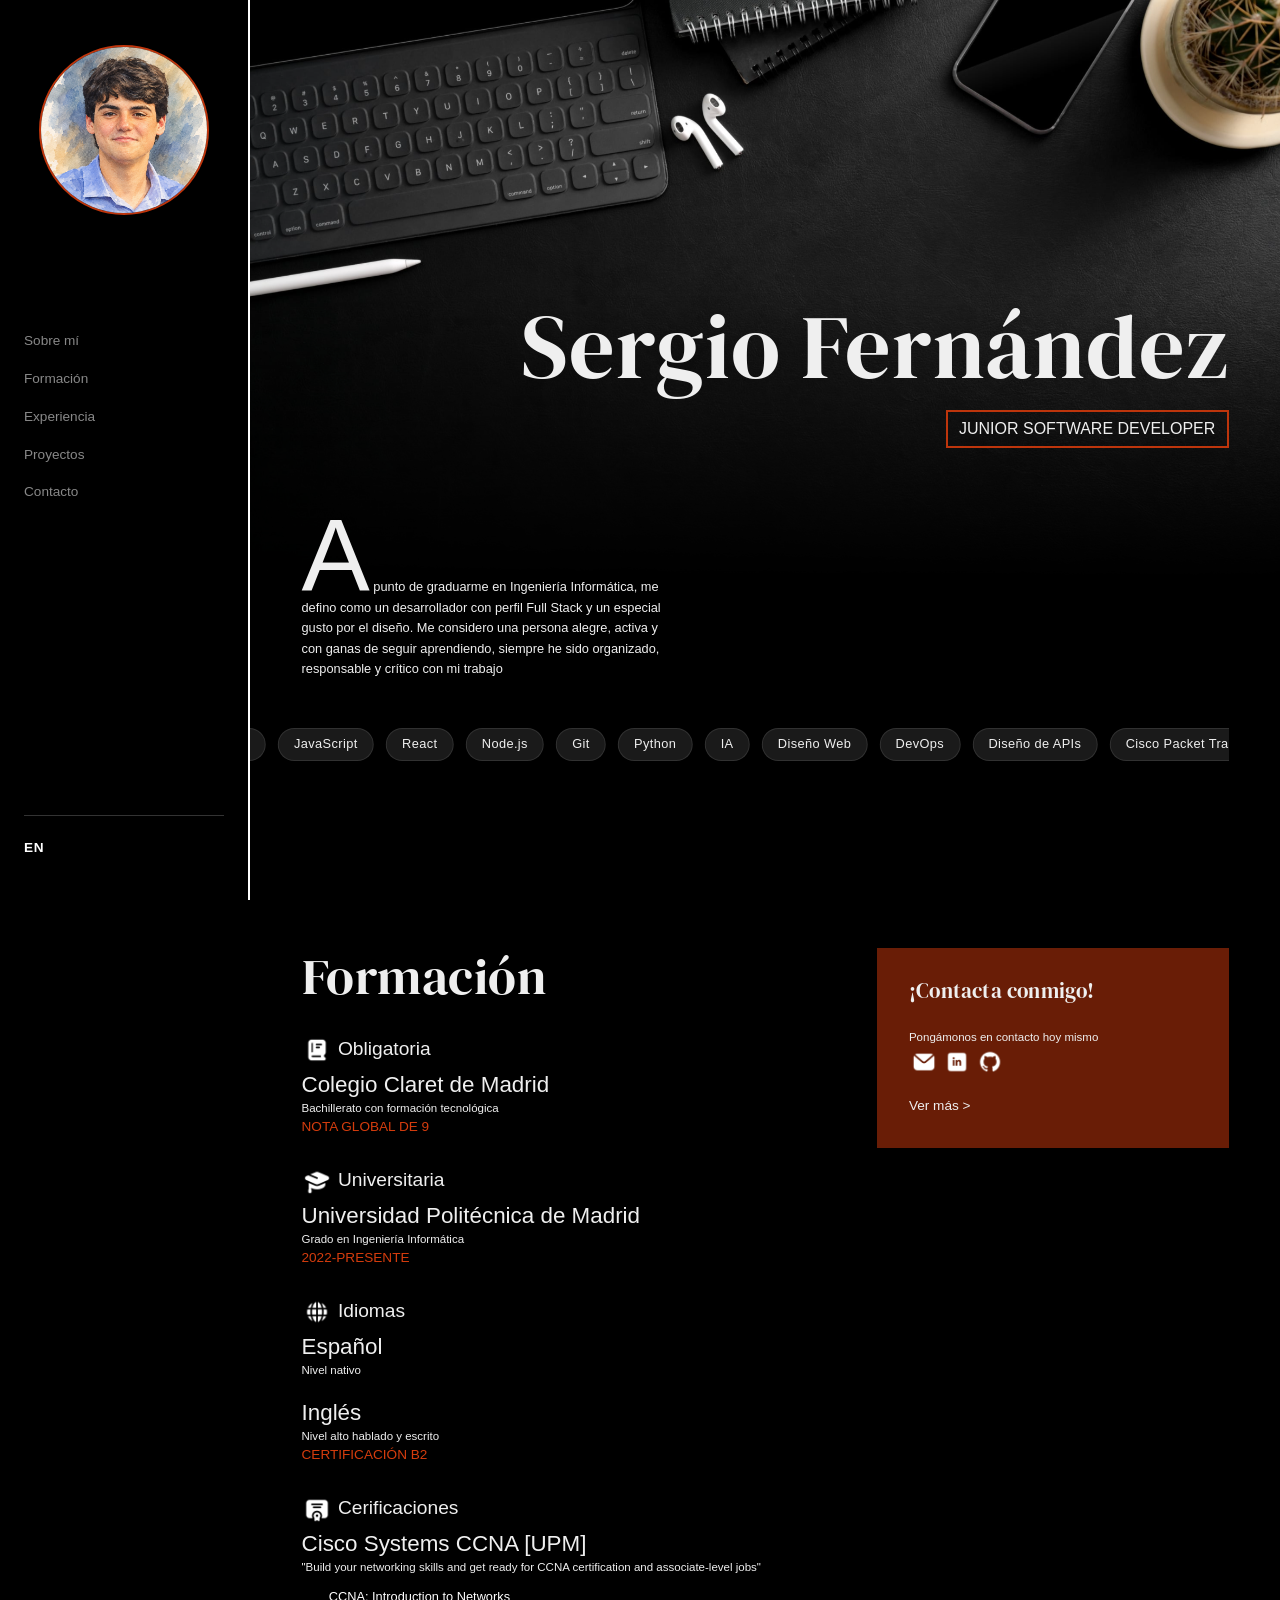
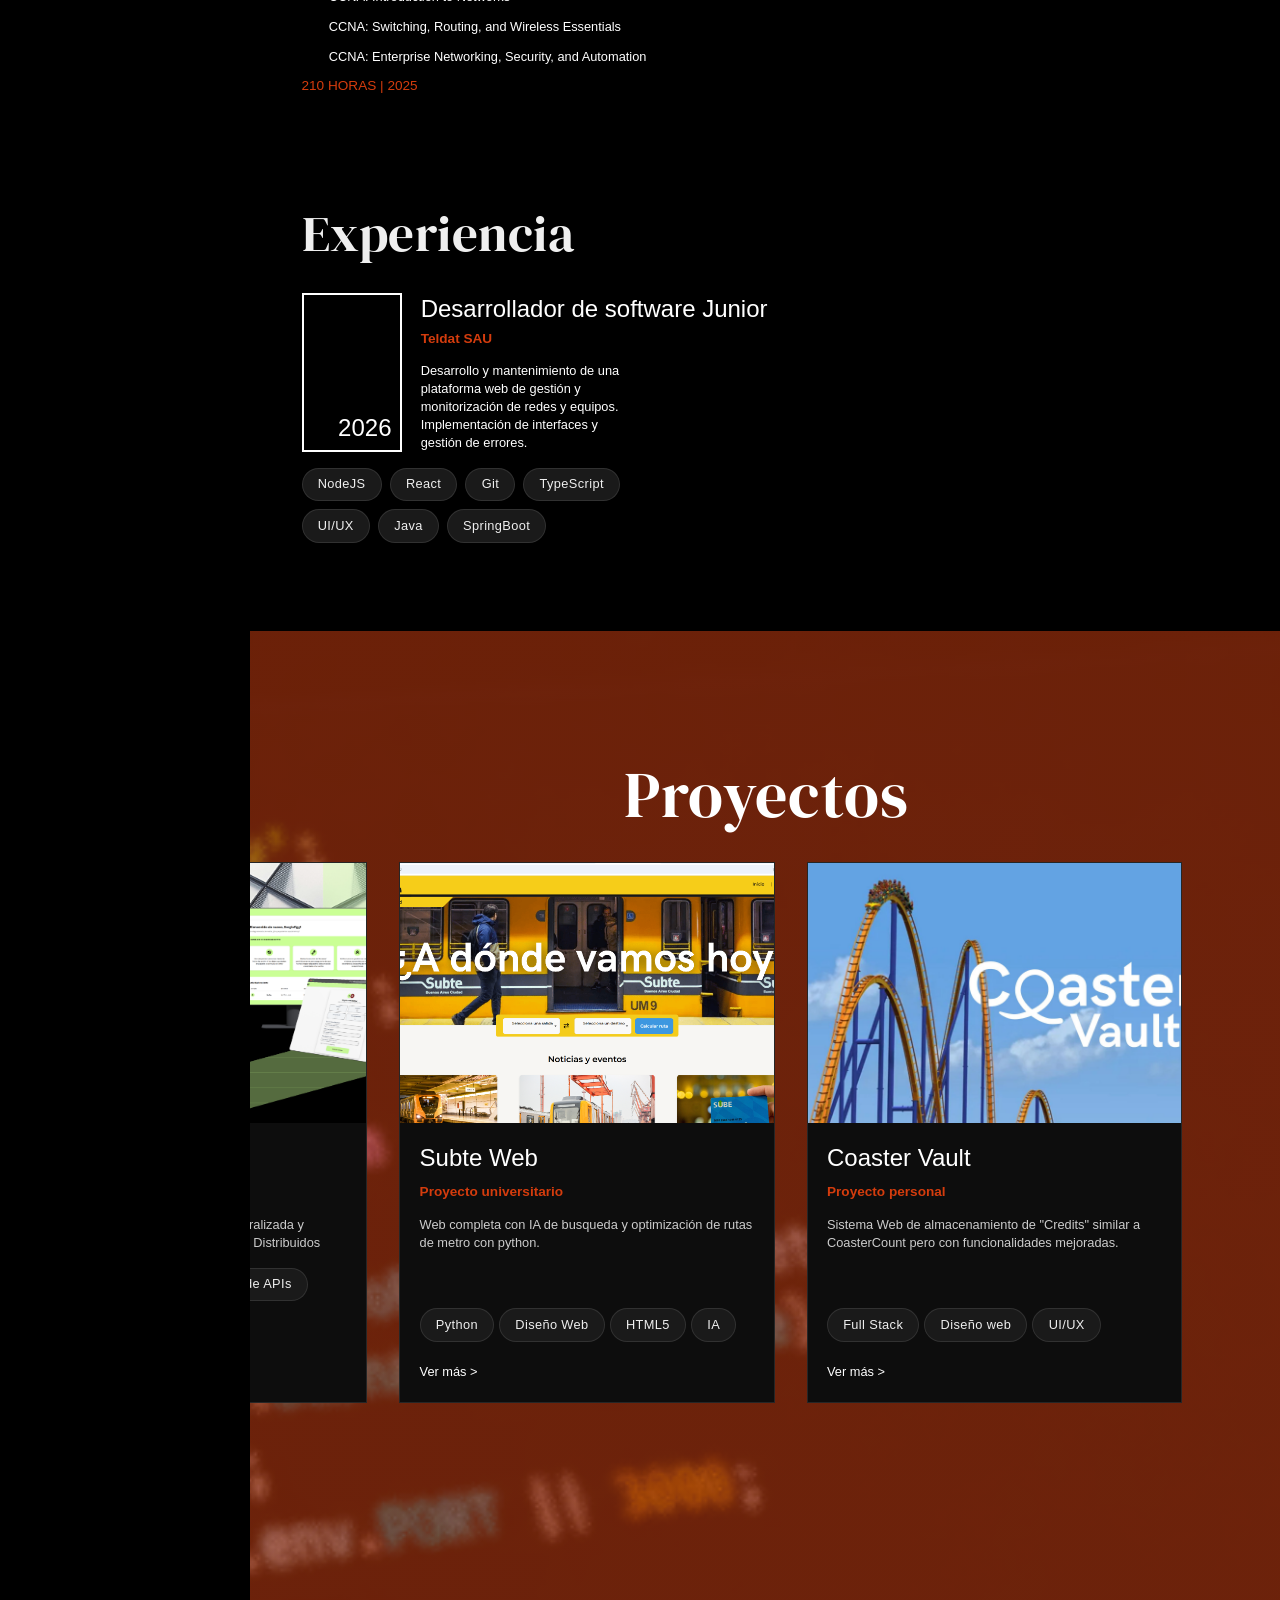
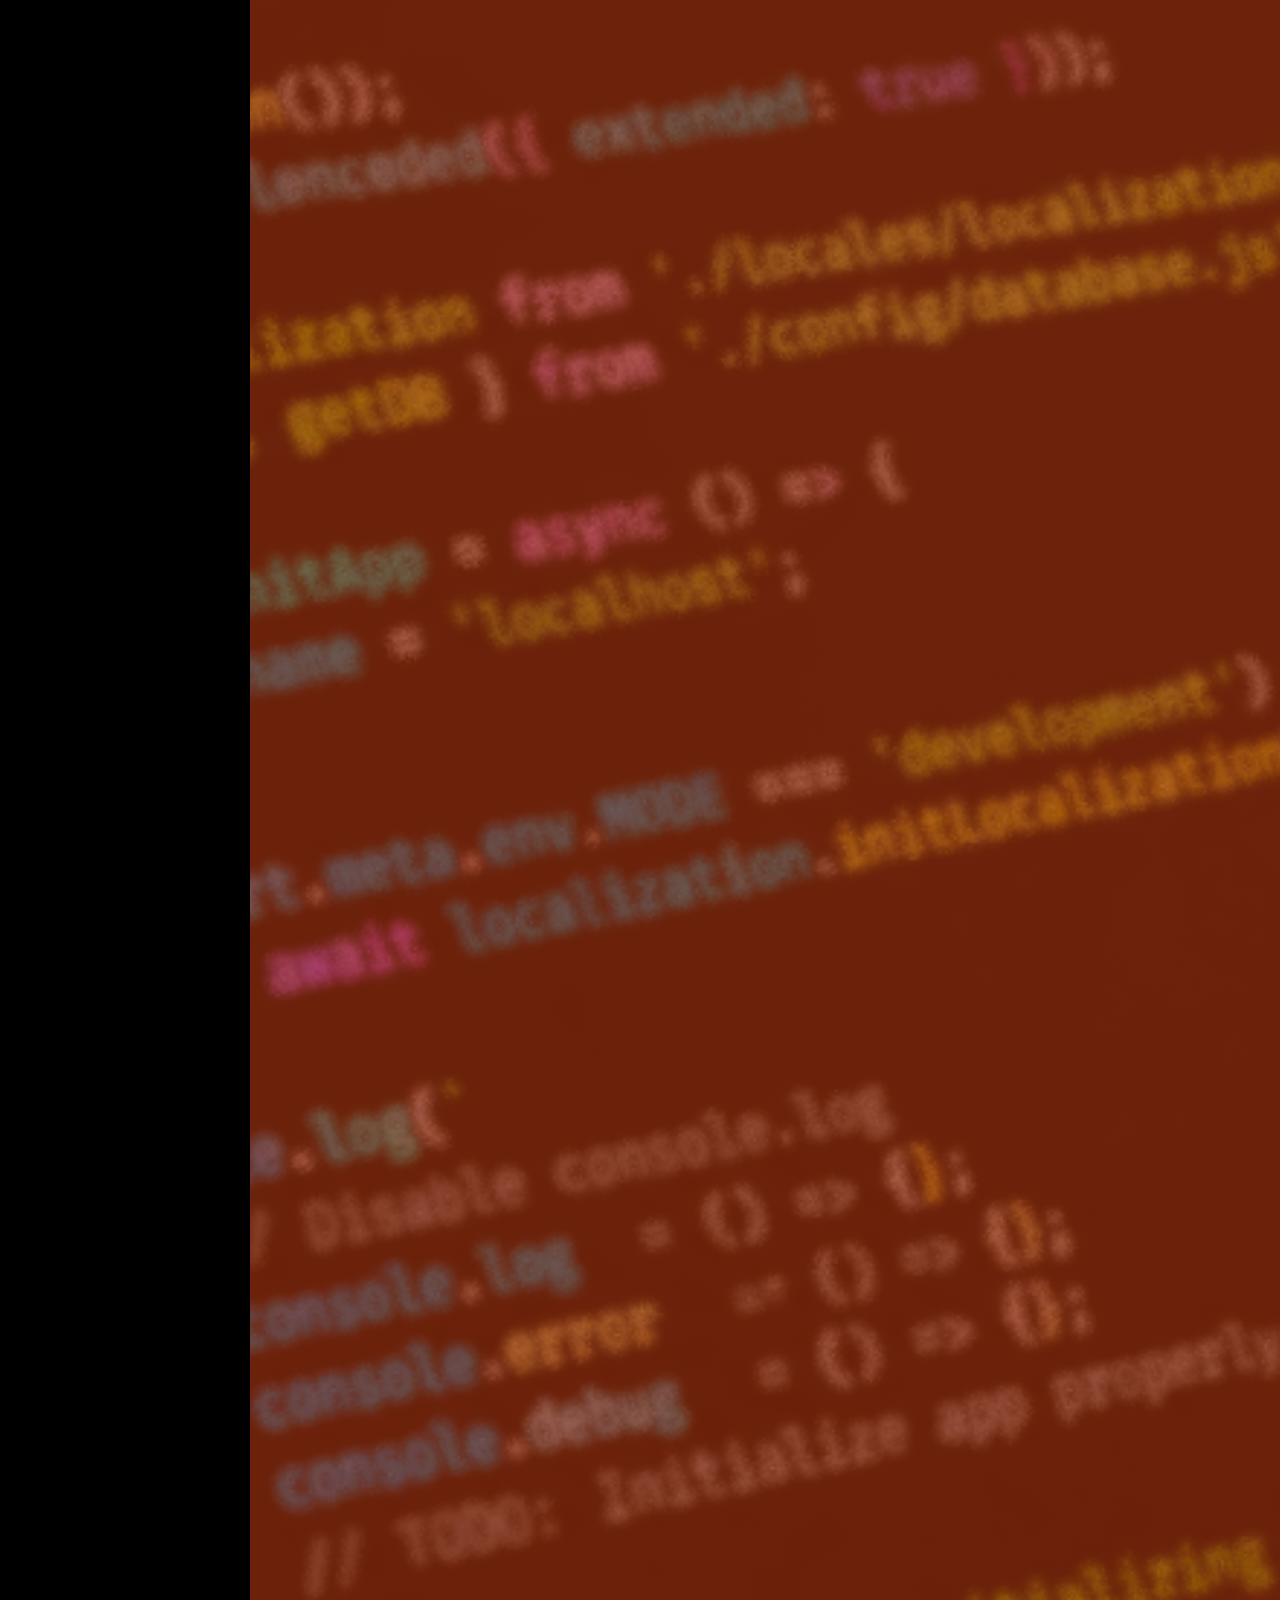
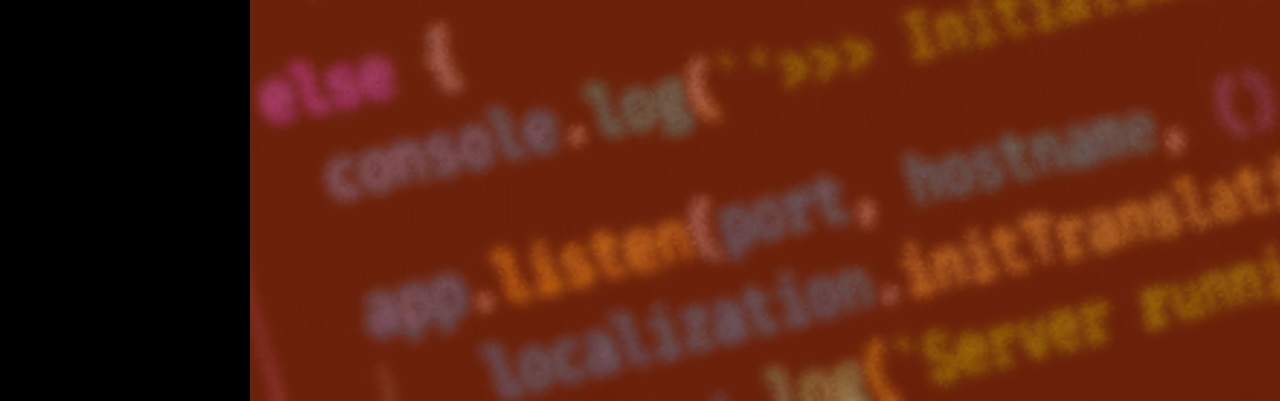
==== commit 5056f37b: "Merge branch 'main' into satec" ====
--- a/index.html
+++ b/index.html
@@ -18,7 +18,7 @@
     <aside class="sidebar">
         <div class="profile-container">
             <a href="#">
-                <img src="images/profile.jpg" class="profile-picture">
+                <img src="images/profile.png" class="profile-picture">
             </a>
         </div>
 
@@ -67,6 +67,11 @@
                             <div class="swiper-slide tag">Node.js</div>
                             <div class="swiper-slide tag">Git</div>
                             <div class="swiper-slide tag">Python</div>
+                            <div class="swiper-slide tag">IA</div>
+                            <div class="swiper-slide tag">Diseño Web</div>
+                            <div class="swiper-slide tag">DevOps</div>
+                            <div class="swiper-slide tag">Diseño de APIs</div>
+                            <div class="swiper-slide tag">Cisco Packet Tracer</div>
                             <div class="swiper-slide tag">SQL</div>
                             <div class="swiper-slide tag">Full Stack</div>
                             <div class="swiper-slide tag">UI/UX</div>
@@ -79,6 +84,11 @@
                             <div class="swiper-slide tag">Node.js</div>
                             <div class="swiper-slide tag">Git</div>
                             <div class="swiper-slide tag">Python</div>
+                            <div class="swiper-slide tag">IA</div>
+                            <div class="swiper-slide tag">Diseño Web</div>
+                            <div class="swiper-slide tag">DevOps</div>
+                            <div class="swiper-slide tag">Diseño de APIs</div>
+                            <div class="swiper-slide tag">Cisco Packet Tracer</div>
                             <div class="swiper-slide tag">SQL</div>
                             <div class="swiper-slide tag">Full Stack</div>
                             <div class="swiper-slide tag">UI/UX</div>
@@ -210,18 +220,20 @@
                             <h1>¡Contacta conmigo!</h1>
                             <br>
                             <p>Pongámonos en contacto hoy mismo</p>
-                            <a href="mailto:sergiofergar13@gmail.com">
-                            <img src="images/icons/email.png" alt="Mail to"></img>
-                            </a>
-                            <a href="https://linkedin.com/in/sergio-fernández-927427359">
-                            <img src="images/icons/linkedin.png" alt="LinkedIn"></img>
-                            </a>
-                            <a href="https://github.com/Sergioffgg">
-                            <img src="images/icons/github.png" alt="GitHub"></img>
-                            </a>
-                            <br>
-                            <br>
-                            <button class="simple-button">Ver más ></button>
+                            
+                            <div class="sticky-card-socials">
+                                <a href="mailto:sergiofergar13@gmail.com" target="_blank" rel="noopener noreferrer">
+                                <img src="images/icons/email.png" alt="Email">
+                                </a>
+                                <a href="https://linkedin.com/in/sergio-fernández-927427359" target="_blank" rel="noopener noreferrer">
+                                <img src="images/icons/linkedin.png" alt="LinkedIn">
+                                </a>
+                                <a href="https://github.com/Sergioffgg" target="_blank" rel="noopener noreferrer">
+                                <img src="images/icons/github.png" alt="GitHub">
+                                </a>
+                            </div>
+
+                            <button onclick="location.href='contact.html'" class="simple-button">Ver más ></button>
                         </div>
                     </div>
                 </div>
@@ -235,54 +247,68 @@
                     <div class="projects-carousel">
                     <article class="project-card">
                         <div class="project-img-wrapper">
-                        <img src="images/proyecto1.jpg" alt="Nombre del Proyecto 1">
+                        <img src="images/project_koffre.png" alt="Nombre del Proyecto 1">
                         </div>
                         <div class="project-content">
-                        <h3 class="project-subtitle">Plataforma E-Commerce</h3>
+                        <h3 class="project-subtitle">Koffre</h3>
+                        <p class="card-company">Trabajo de Fin de Grado</p>
                         <p class="project-description">
-                            Diseño y desarrollo completo de una tienda online minimalista enfocada en la conversión y optimización de carga.
+                            Plataforma Software para la Gestión Centralizada y Segura de Datos Personales en Sistemas Distribuidos
                         </p>
                         <div class="project-tags">
-                            <span class="tag">HTML5</span>
-                            <span class="tag">CSS3</span>
-                            <span class="tag">JS</span>
-                        </div>
-                        <a href="proyecto-1.html" class="simple-button project-btn" target="_blank" rel="noopener noreferrer">Ver más ></a>
+                            <span class="tag">Java</span>
+                            <span class="tag">SpringBoot</span>
+                            <span class="tag">Diseño de APIs</span>
+                            <span class="tag">SQL</span>
+                        </div>
+                        <a onclick="openMessage()" class="simple-button project-btn" target="_blank" rel="noopener noreferrer">Ver más ></a>
                         </div>
                     </article>
 
                     <article class="project-card">
                         <div class="project-img-wrapper">
-                        <img src="images/proyecto2.jpg" alt="Nombre del Proyecto 2">
+                        <img src="images/Project_Subte.png" alt="Nombre del Proyecto 2">
                         </div>
                         <div class="project-content">
-                        <h3 class="project-subtitle">App de Monitorización</h3>
+                        <h3 class="project-subtitle">Subte Web</h3>
+                        <p class="card-company">Proyecto universitario</p>
                         <p class="project-description">
-                            Dashboard interactivo para visualizar métricas en tiempo real de servidores y redes empresariales.
+                            Web completa con IA de busqueda y optimización de rutas de metro con python.
                         </p>
                         <div class="project-tags">
-                            <span class="tag">UI/UX</span>
-                            <span class="tag">API</span>
-                        </div>
-                        <a href="proyecto-2.html" class="simple-button project-btn" target="_blank" rel="noopener noreferrer">Ver más ></a>
+                            <span class="tag">Python</span>
+                            <span class="tag">Diseño Web</span>
+                            <span class="tag">HTML5</span>
+                            <span class="tag">IA</span>
+                        </div>
+                        <a onclick="openMessage()" class="simple-button project-btn" target="_blank" rel="noopener noreferrer">Ver más ></a>
                         </div>
                     </article>
 
                     <article class="project-card">
                         <div class="project-img-wrapper">
-                        <img src="images/proyecto3.jpg" alt="Nombre del Proyecto 3">
+                        <img src="images/project_Coaster.jpg" alt="Nombre del Proyecto 3">
                         </div>
                         <div class="project-content">
-                        <h3 class="project-subtitle">Portfolio Interactivo</h3>
+                        <h3 class="project-subtitle">Coaster Vault</h3>
+                        <p class="card-company">Proyecto personal</p>
                         <p class="project-description">
-                            Maquetación web avanzada utilizando CSS Grid, Flexbox y técnicas de posicionamiento sticky.
+                            Sistema Web de almacenamiento de "Credits" similar a CoasterCount pero con funcionalidades mejoradas.
                         </p>
                         <div class="project-tags">
-                            <span class="tag">Frontend</span>
-                            <span class="tag">Design</span>
-                        </div>
-                        <a href="proyecto-3.html" class="simple-button project-btn" target="_blank" rel="noopener noreferrer">Ver más ></a>
-                        </div>
+                            <span class="tag">Full Stack</span>
+                            <span class="tag">Diseño web</span>
+                            <span class="tag">UI/UX</span>
+                        </div>
+                        <a onclick="openMessage()" class="simple-button project-btn" target="_blank" rel="noopener noreferrer">Ver más ></a>
+                        </div>
+
+                        <script>
+                            const openMessage = async () => {
+                                showToast("¡Próximamente...!");
+                            }
+                        </script>
+
                     </article>
                     </div>
                 </div>
@@ -290,5 +316,11 @@
 
         </main>
         <script src="script.js"></script>
+        <div id="custom-toast" class="toast-container">
+            <svg class="toast-border-svg" viewBox="0 0 320 60" preserveAspectRatio="none">
+                <rect class="toast-border-rect" x="1.5" y="1.5" width="317" height="57" rx="8" />
+            </svg>
+            <span id="toast-text" class="toast-message"></span>
+        </div>
     </body>
 </html>
--- a/style.css
+++ b/style.css
@@ -602,6 +602,26 @@
   padding: 0.6rem 0.5rem;
 }
 
+.year-box-active {
+  width: 100px;
+  min-height: 120px;
+  border: 2px solid #d43c0d;
+;
+  box-sizing: border-box;
+  display: flex;
+  align-items: flex-end;
+  justify-content: flex-end;
+  padding: 0.6rem 0.5rem;
+}
+
+.year-box-active span {
+  color: #ffffff;
+  font-size: 1.5rem;
+  font-weight: 400;
+  line-height: 1;
+  font-family: inherit;
+}
+
 .year-box span {
   color: #ffffff;
   font-size: 1.5rem;
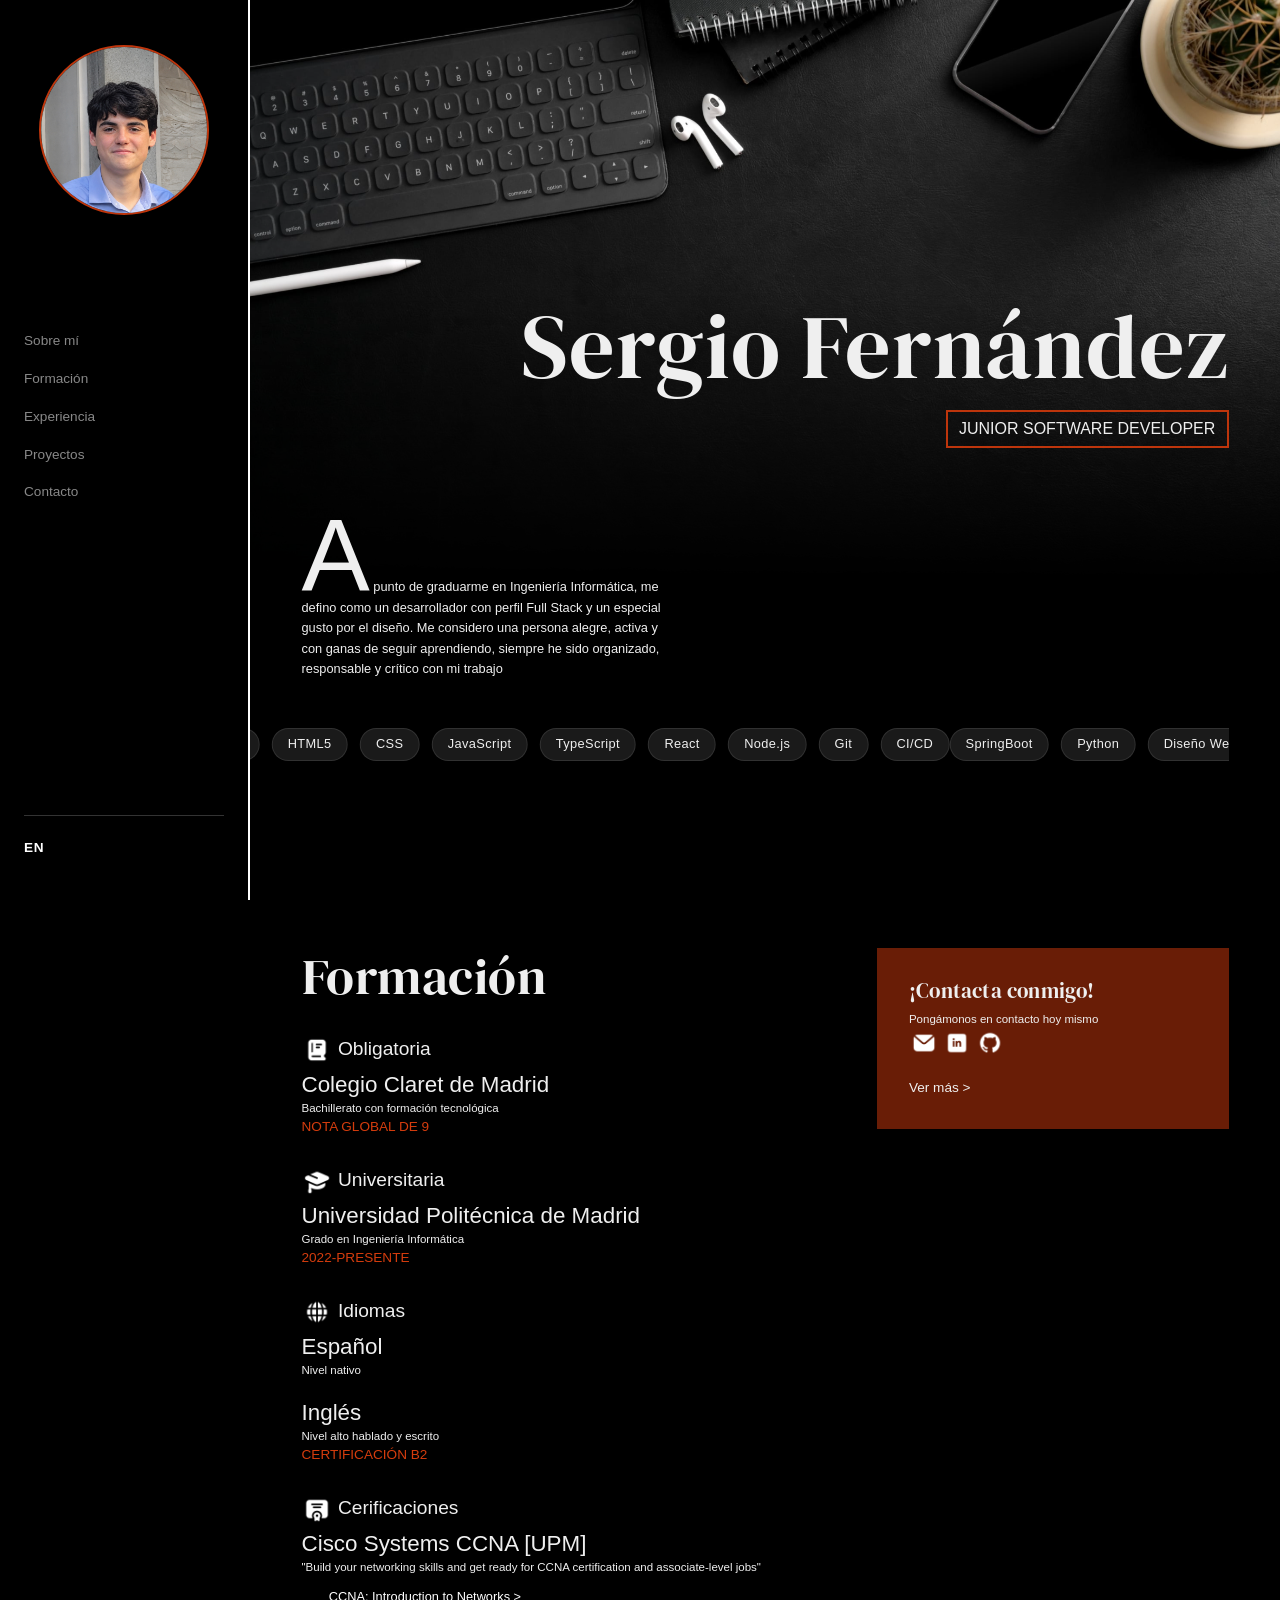
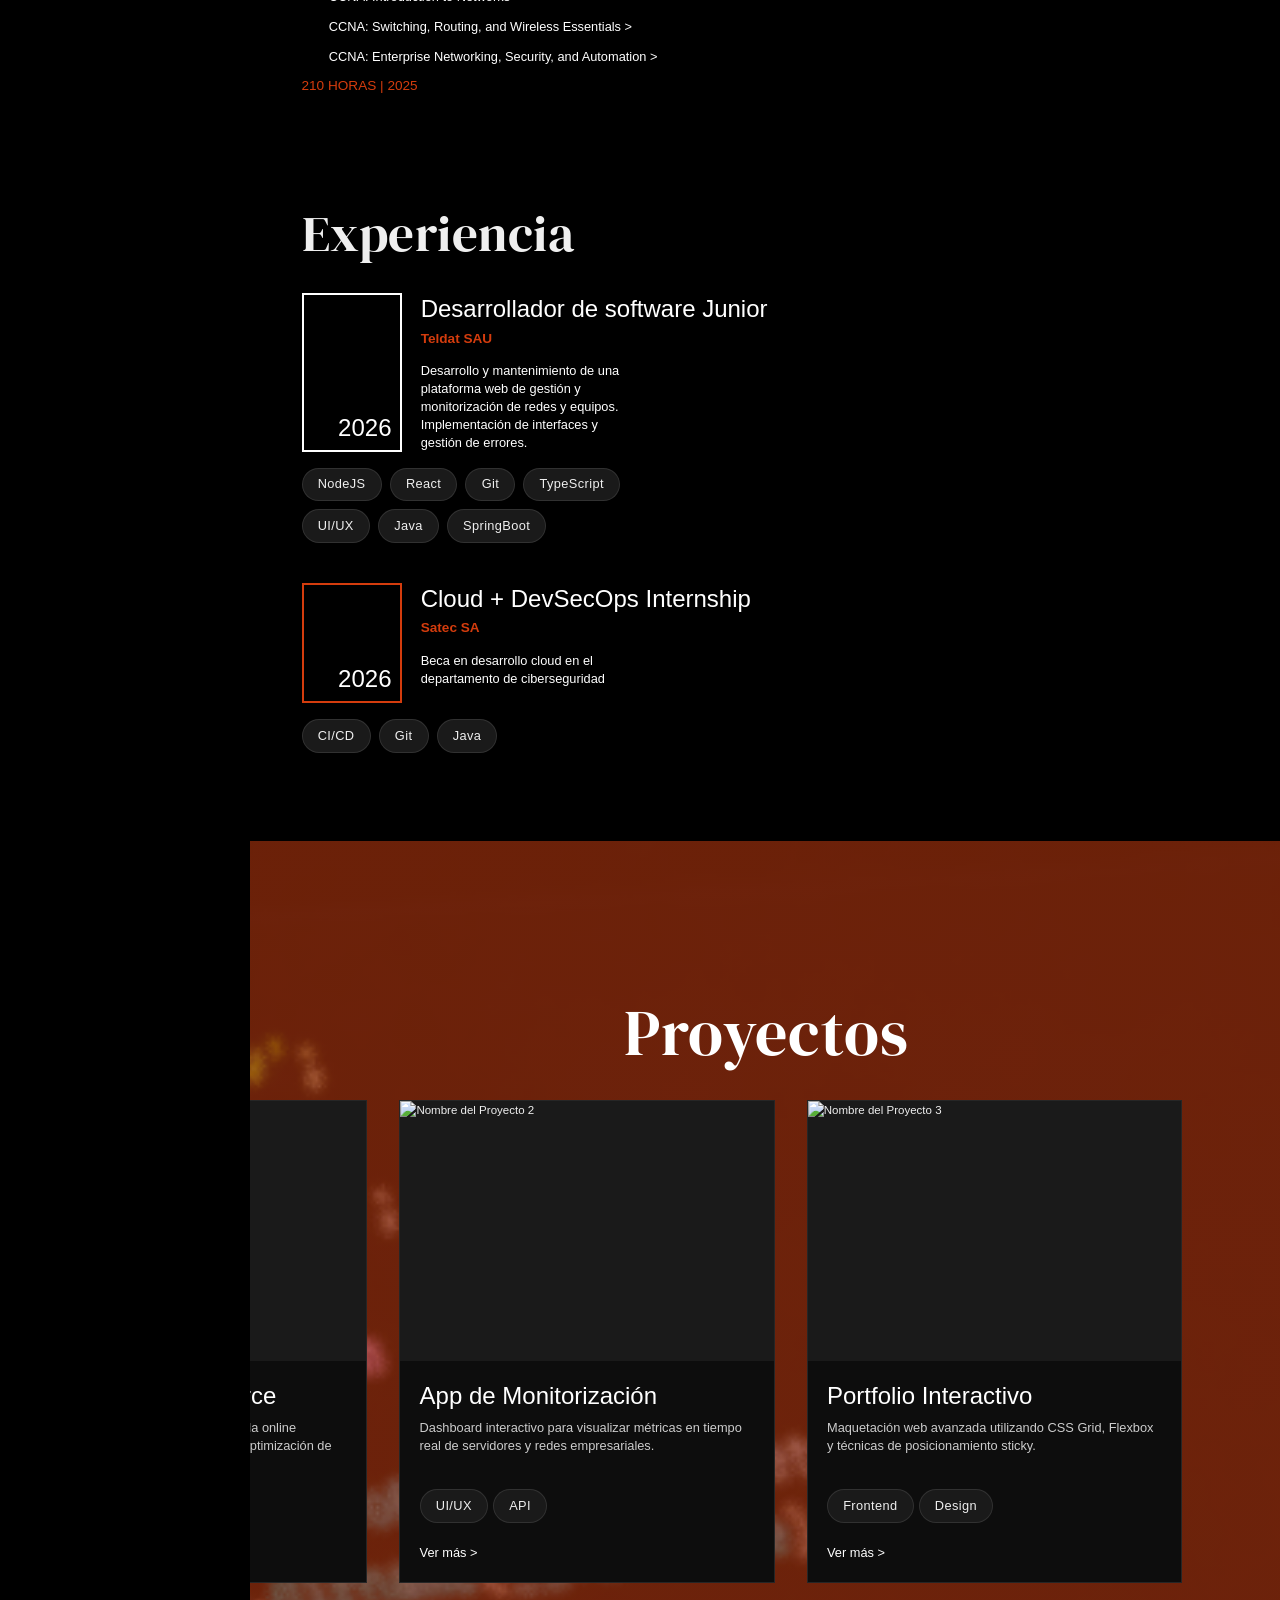
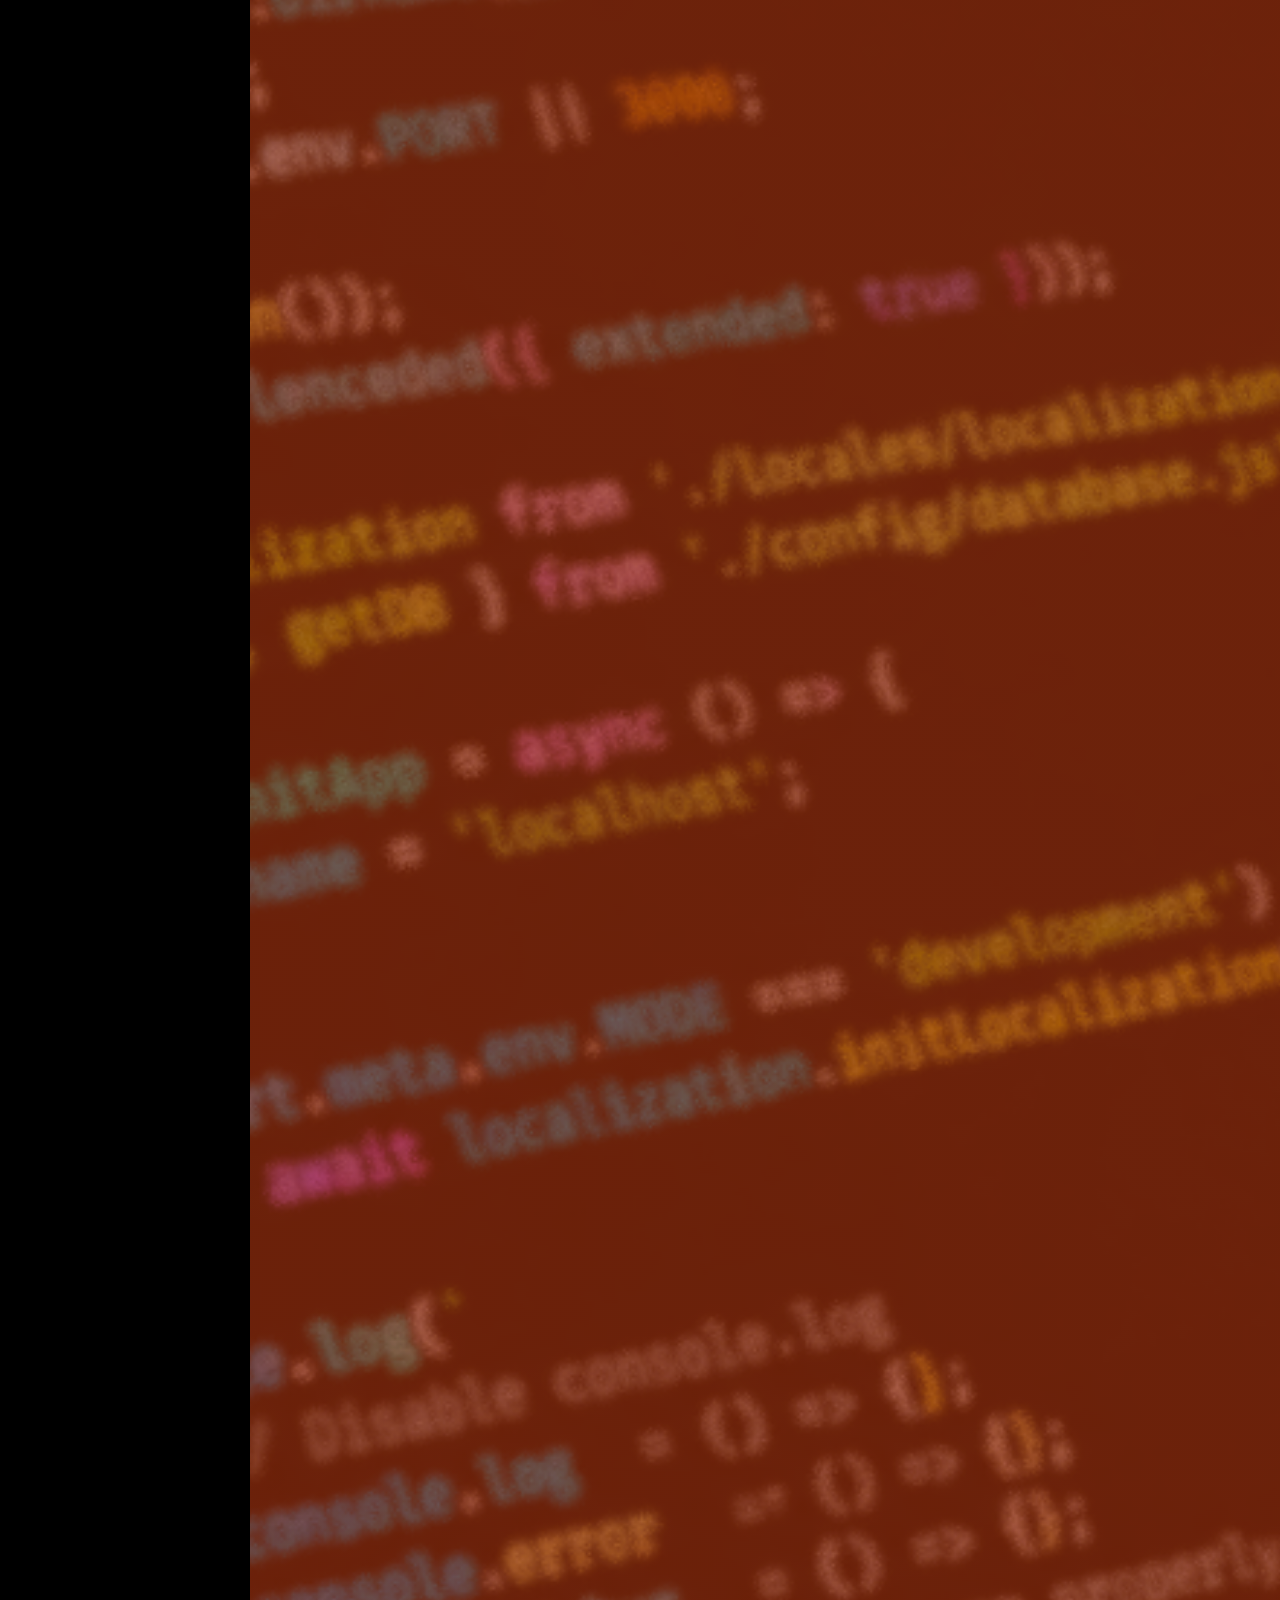
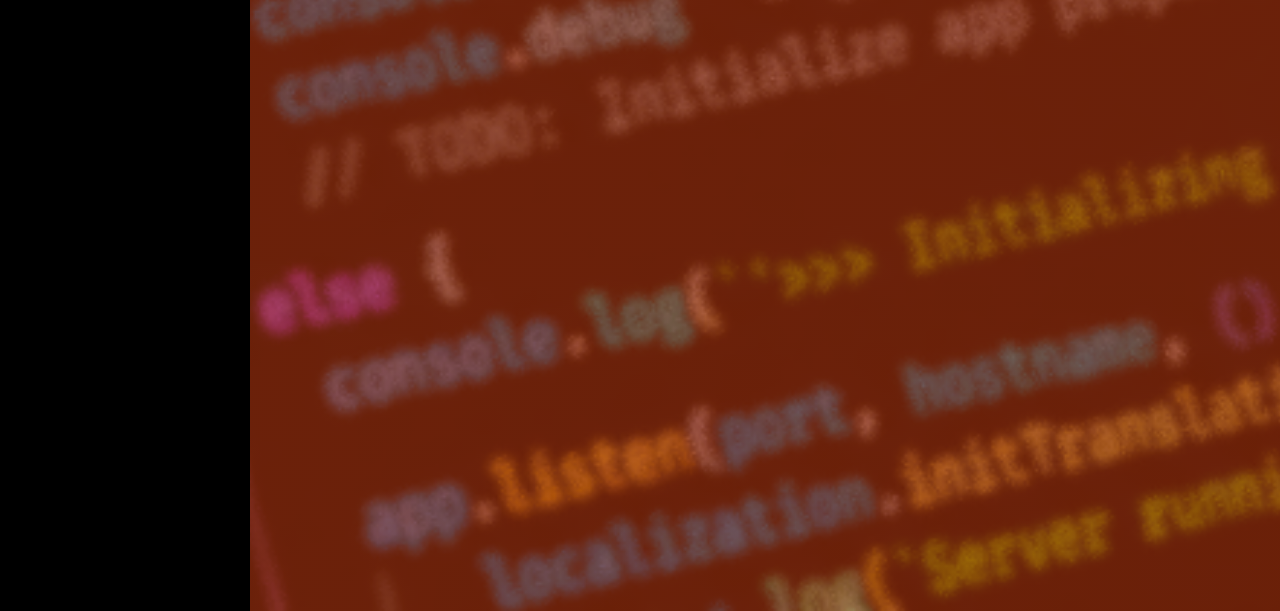
==== commit ded88b15: "experience new" ====
--- a/index.html
+++ b/index.html
@@ -18,7 +18,7 @@
     <aside class="sidebar">
         <div class="profile-container">
             <a href="#">
-                <img src="images/profile.png" class="profile-picture">
+                <img src="images/profile.jpg" class="profile-picture">
             </a>
         </div>
 
@@ -27,7 +27,7 @@
         <a href="#formacion" class="nav-item">Formación</a>
         <a href="#experiencia" class="nav-item">Experiencia</a>
         <a href="#proyectos" class="nav-item">Proyectos</a>
-        <a href="#contacto" class="nav-item">Contacto</a>
+        <a href="contact.html" class="nav-item-contact">Contacto</a>
         </nav>
 
         <div class="sidebar-bottom">
@@ -60,14 +60,18 @@
                     <div class="swiper marquee-swiper">
                         <div class="swiper-wrapper">
                             <!-- Grupo 1 -->
+                            <div class="swiper-slide tag">C/C++</div>
+                            <div class="swiper-slide tag">Java</div>
                             <div class="swiper-slide tag">HTML5</div>
-                            <div class="swiper-slide tag">CSS3</div>
+                            <div class="swiper-slide tag">CSS</div>
                             <div class="swiper-slide tag">JavaScript</div>
+                            <div class="swiper-slide tag">TypeScript</div>
                             <div class="swiper-slide tag">React</div>
                             <div class="swiper-slide tag">Node.js</div>
                             <div class="swiper-slide tag">Git</div>
+                            <span class="tag active">CI/CD</span>
+                            <div class="swiper-slide tag">SpringBoot</div>
                             <div class="swiper-slide tag">Python</div>
-                            <div class="swiper-slide tag">IA</div>
                             <div class="swiper-slide tag">Diseño Web</div>
                             <div class="swiper-slide tag">DevOps</div>
                             <div class="swiper-slide tag">Diseño de APIs</div>
@@ -77,14 +81,18 @@
                             <div class="swiper-slide tag">UI/UX</div>
 
                             <!-- Grupo 2 -->
+                            <div class="swiper-slide tag">C/C++</div>
+                            <div class="swiper-slide tag">Java</div>
                             <div class="swiper-slide tag">HTML5</div>
-                            <div class="swiper-slide tag">CSS3</div>
+                            <div class="swiper-slide tag">CSS</div>
                             <div class="swiper-slide tag">JavaScript</div>
+                            <div class="swiper-slide tag">TypeScript</div>
                             <div class="swiper-slide tag">React</div>
                             <div class="swiper-slide tag">Node.js</div>
                             <div class="swiper-slide tag">Git</div>
+                            <span class="tag active">CI/CD</span>
+                            <div class="swiper-slide tag">SpringBoot</div>
                             <div class="swiper-slide tag">Python</div>
-                            <div class="swiper-slide tag">IA</div>
                             <div class="swiper-slide tag">Diseño Web</div>
                             <div class="swiper-slide tag">DevOps</div>
                             <div class="swiper-slide tag">Diseño de APIs</div>
@@ -98,22 +106,22 @@
                 </div>
 
                 <!-- JS de SwiperJS -->
-            <script src="https://cdn.jsdelivr.net/npm/swiper@11/swiper-bundle.min.js"></script>
-
-            <script>
-            const swiper = new Swiper('.marquee-swiper', {
-                loop: true,
-                loopedSlides: 10,
-                slidesPerView: 'auto',
-                spaceBetween: 12,
-                speed: 5000,
-                autoplay: {
-                delay: 0,
-                disableOnInteraction: false,
-                pauseOnMouseEnter: true
-                }
-            });
-            </script>
+                <script src="https://cdn.jsdelivr.net/npm/swiper@11/swiper-bundle.min.js"></script>
+
+                <script>
+                const swiper = new Swiper('.marquee-swiper', {
+                    loop: true,
+                    loopedSlides: 10,
+                    slidesPerView: 'auto',
+                    spaceBetween: 12,
+                    speed: 5000,
+                    autoplay: {
+                    delay: 0,
+                    disableOnInteraction: false,
+                    pauseOnMouseEnter: true
+                    }
+                });
+                </script>
 
             </header>
 
@@ -163,17 +171,17 @@
                                 <ul class="simple-list">
                                     <li>
                                         <a href="https://www.credly.com/badges/7252cb21-be13-45e1-aeef-7b1b697d4e57/public_url" target="_blank" rel="noopener noreferrer">
-                                        CCNA: Introduction to Networks
+                                        CCNA: Introduction to Networks >
                                         </a>
                                     </li>
                                     <li>
                                         <a href="https://www.credly.com/badges/99880698-2c86-4d20-acb4-03dbe1d65103/public_url" target="_blank" rel="noopener noreferrer">
-                                        CCNA: Switching, Routing, and Wireless Essentials
+                                        CCNA: Switching, Routing, and Wireless Essentials >
                                         </a>
                                     </li>
                                     <li>
                                         <a href="https://www.credly.com/badges/91d3fcde-5f5f-4ade-ba0b-6a2bad014bc1/public_url" target="_blank" rel="noopener noreferrer">
-                                        CCNA: Enterprise Networking, Security, and Automation
+                                        CCNA: Enterprise Networking, Security, and Automation >
                                         </a>
                                     </li>
                                 </ul>
@@ -211,14 +219,31 @@
 
                                 </div>
                             </div>
-                        
+                            <div class="experience-card">
+                                <div class="card-main">
+                                    <div class="year-box-active">
+                                    <span>2026</span>
+                                    </div>
+                                    <div class="card-content">
+                                    <h3 class="card-title">Cloud + DevSecOps Internship</h3>
+                                    <p class="card-company">Satec SA</p>
+                                    <p class="card-description">
+                                        Beca en desarrollo cloud en el departamento de ciberseguridad
+                                    </p>
+                                    </div>
+                                </div>
+                                <div class="card-tags">
+                                    <span class="tag active">CI/CD</span>
+                                    <span class="tag">Git</span>
+                                    <span class="tag">Java</span>
+                                </div>
+                            </div>
                         </div>
                     </div>
 
                     <div class="split-right">
                         <div class="sticky-card">
                             <h1>¡Contacta conmigo!</h1>
-                            <br>
                             <p>Pongámonos en contacto hoy mismo</p>
                             
                             <div class="sticky-card-socials">
@@ -233,7 +258,7 @@
                                 </a>
                             </div>
 
-                            <button onclick="location.href='contact.html'" class="simple-button">Ver más ></button>
+                            <button class="simple-button">Ver más ></button>
                         </div>
                     </div>
                 </div>
@@ -247,68 +272,54 @@
                     <div class="projects-carousel">
                     <article class="project-card">
                         <div class="project-img-wrapper">
-                        <img src="images/project_koffre.png" alt="Nombre del Proyecto 1">
+                        <img src="images/proyecto1.jpg" alt="Nombre del Proyecto 1">
                         </div>
                         <div class="project-content">
-                        <h3 class="project-subtitle">Koffre</h3>
-                        <p class="card-company">Trabajo de Fin de Grado</p>
+                        <h3 class="project-subtitle">Plataforma E-Commerce</h3>
                         <p class="project-description">
-                            Plataforma Software para la Gestión Centralizada y Segura de Datos Personales en Sistemas Distribuidos
+                            Diseño y desarrollo completo de una tienda online minimalista enfocada en la conversión y optimización de carga.
                         </p>
                         <div class="project-tags">
-                            <span class="tag">Java</span>
-                            <span class="tag">SpringBoot</span>
-                            <span class="tag">Diseño de APIs</span>
-                            <span class="tag">SQL</span>
-                        </div>
-                        <a onclick="openMessage()" class="simple-button project-btn" target="_blank" rel="noopener noreferrer">Ver más ></a>
+                            <span class="tag">HTML5</span>
+                            <span class="tag">CSS3</span>
+                            <span class="tag">JS</span>
+                        </div>
+                        <a href="proyecto-1.html" class="simple-button project-btn" target="_blank" rel="noopener noreferrer">Ver más ></a>
                         </div>
                     </article>
 
                     <article class="project-card">
                         <div class="project-img-wrapper">
-                        <img src="images/Project_Subte.png" alt="Nombre del Proyecto 2">
+                        <img src="images/proyecto2.jpg" alt="Nombre del Proyecto 2">
                         </div>
                         <div class="project-content">
-                        <h3 class="project-subtitle">Subte Web</h3>
-                        <p class="card-company">Proyecto universitario</p>
+                        <h3 class="project-subtitle">App de Monitorización</h3>
                         <p class="project-description">
-                            Web completa con IA de busqueda y optimización de rutas de metro con python.
+                            Dashboard interactivo para visualizar métricas en tiempo real de servidores y redes empresariales.
                         </p>
                         <div class="project-tags">
-                            <span class="tag">Python</span>
-                            <span class="tag">Diseño Web</span>
-                            <span class="tag">HTML5</span>
-                            <span class="tag">IA</span>
-                        </div>
-                        <a onclick="openMessage()" class="simple-button project-btn" target="_blank" rel="noopener noreferrer">Ver más ></a>
+                            <span class="tag">UI/UX</span>
+                            <span class="tag">API</span>
+                        </div>
+                        <a href="proyecto-2.html" class="simple-button project-btn" target="_blank" rel="noopener noreferrer">Ver más ></a>
                         </div>
                     </article>
 
                     <article class="project-card">
                         <div class="project-img-wrapper">
-                        <img src="images/project_Coaster.jpg" alt="Nombre del Proyecto 3">
+                        <img src="images/proyecto3.jpg" alt="Nombre del Proyecto 3">
                         </div>
                         <div class="project-content">
-                        <h3 class="project-subtitle">Coaster Vault</h3>
-                        <p class="card-company">Proyecto personal</p>
+                        <h3 class="project-subtitle">Portfolio Interactivo</h3>
                         <p class="project-description">
-                            Sistema Web de almacenamiento de "Credits" similar a CoasterCount pero con funcionalidades mejoradas.
+                            Maquetación web avanzada utilizando CSS Grid, Flexbox y técnicas de posicionamiento sticky.
                         </p>
                         <div class="project-tags">
-                            <span class="tag">Full Stack</span>
-                            <span class="tag">Diseño web</span>
-                            <span class="tag">UI/UX</span>
-                        </div>
-                        <a onclick="openMessage()" class="simple-button project-btn" target="_blank" rel="noopener noreferrer">Ver más ></a>
-                        </div>
-
-                        <script>
-                            const openMessage = async () => {
-                                showToast("¡Próximamente...!");
-                            }
-                        </script>
-
+                            <span class="tag">Frontend</span>
+                            <span class="tag">Design</span>
+                        </div>
+                        <a href="proyecto-3.html" class="simple-button project-btn" target="_blank" rel="noopener noreferrer">Ver más ></a>
+                        </div>
                     </article>
                     </div>
                 </div>
@@ -316,11 +327,5 @@
 
         </main>
         <script src="script.js"></script>
-        <div id="custom-toast" class="toast-container">
-            <svg class="toast-border-svg" viewBox="0 0 320 60" preserveAspectRatio="none">
-                <rect class="toast-border-rect" x="1.5" y="1.5" width="317" height="57" rx="8" />
-            </svg>
-            <span id="toast-text" class="toast-message"></span>
-        </div>
     </body>
 </html>
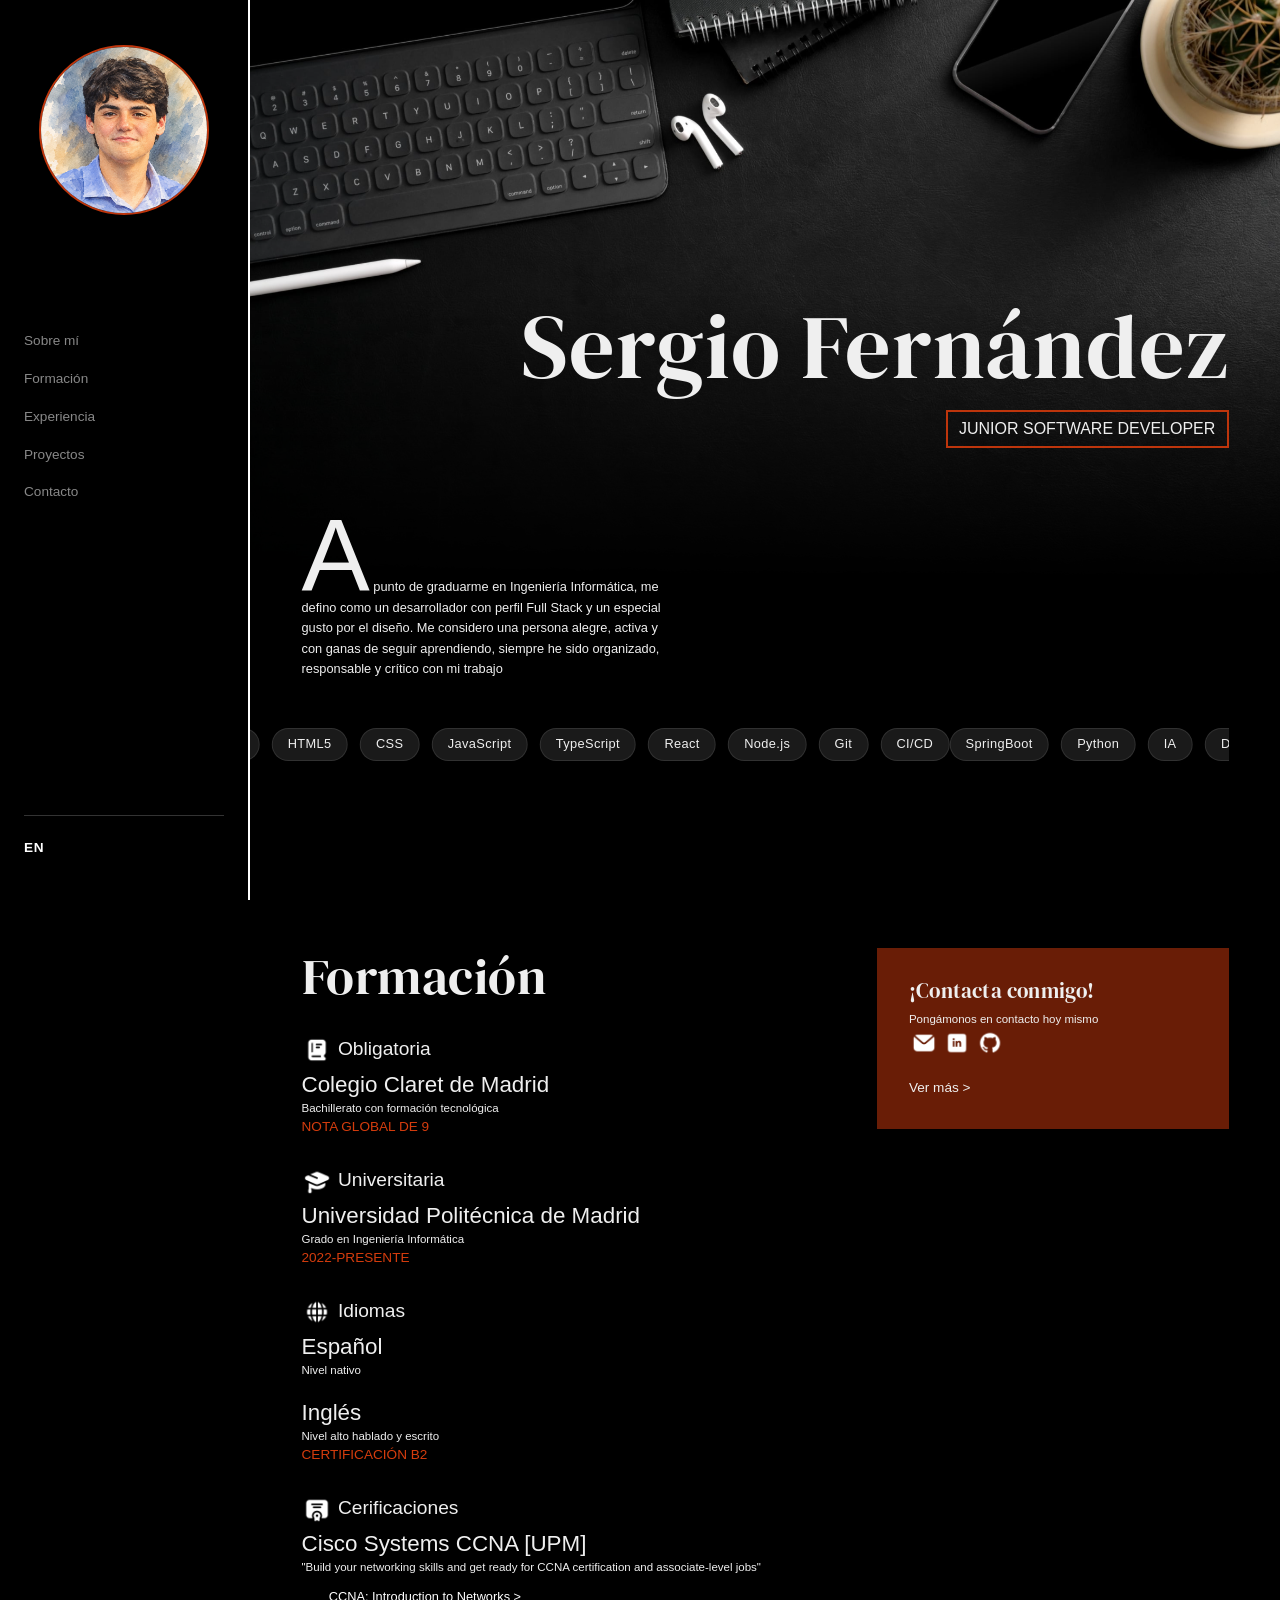
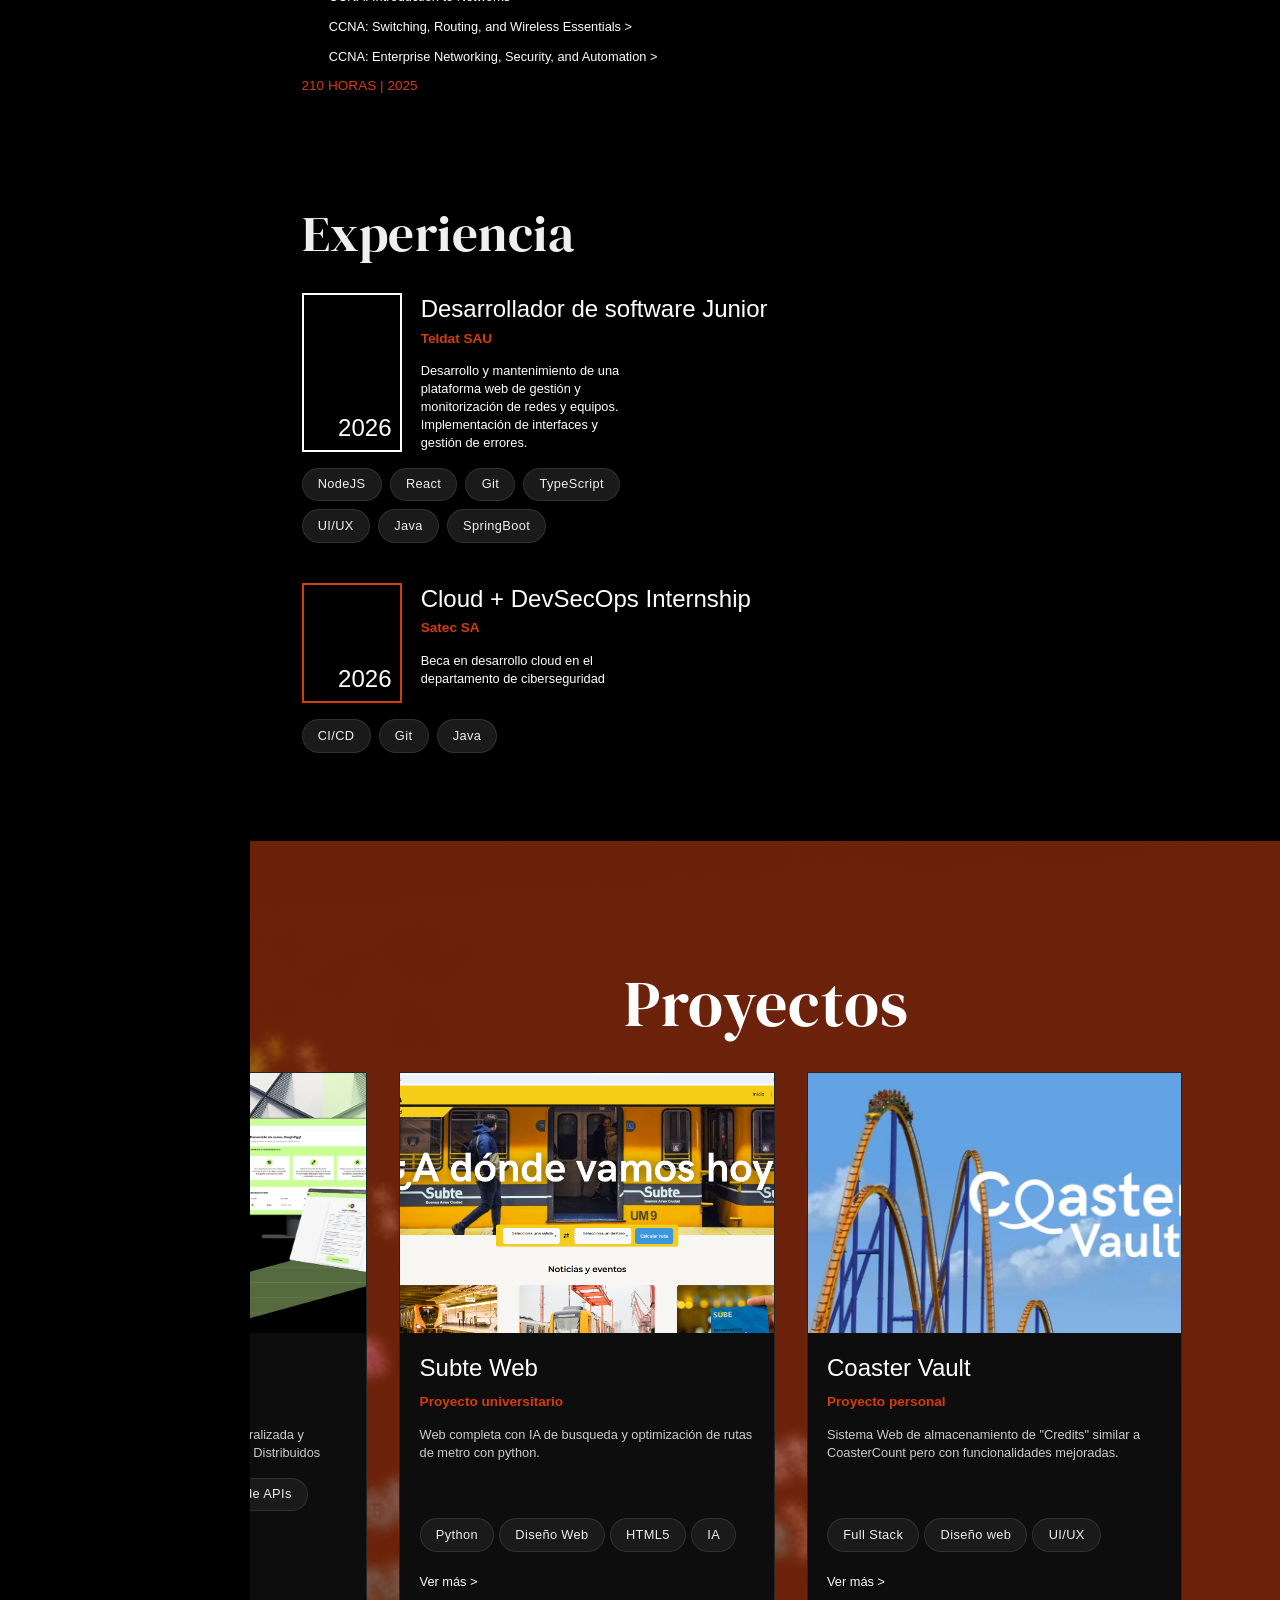
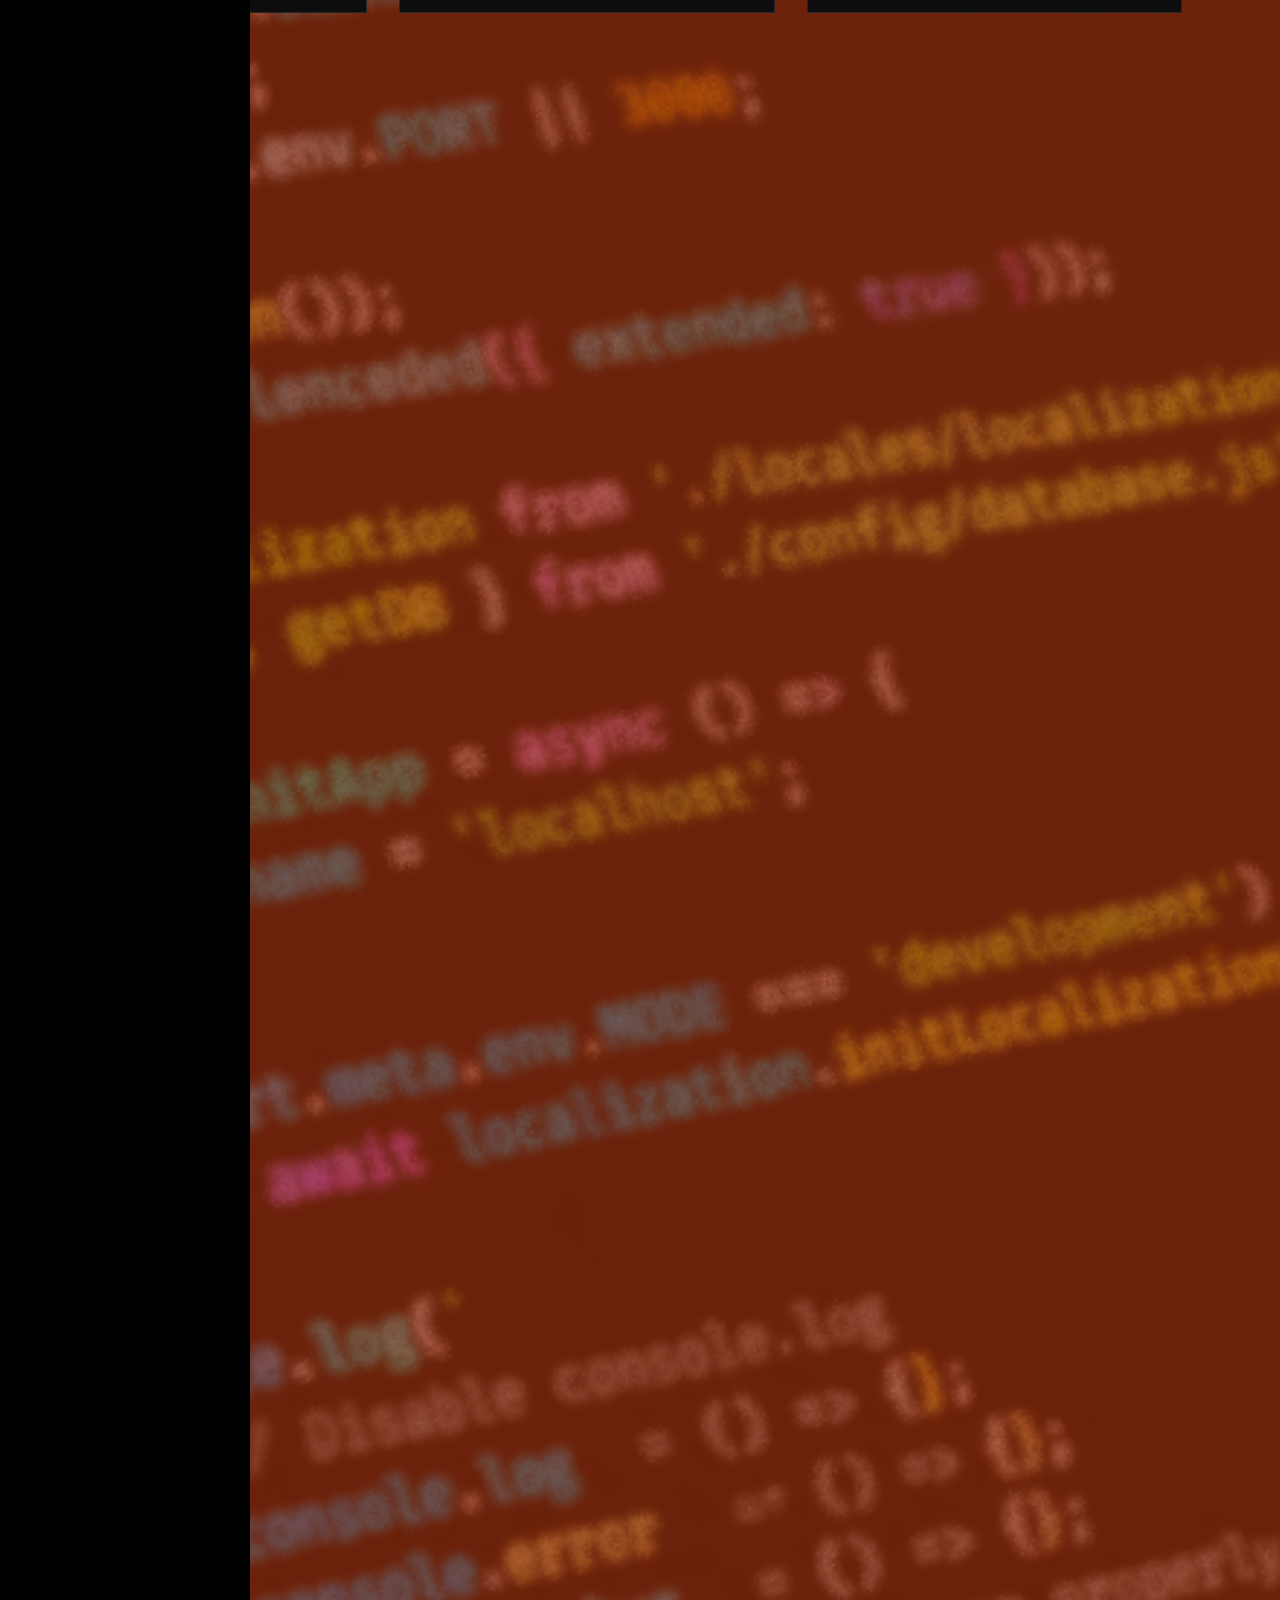
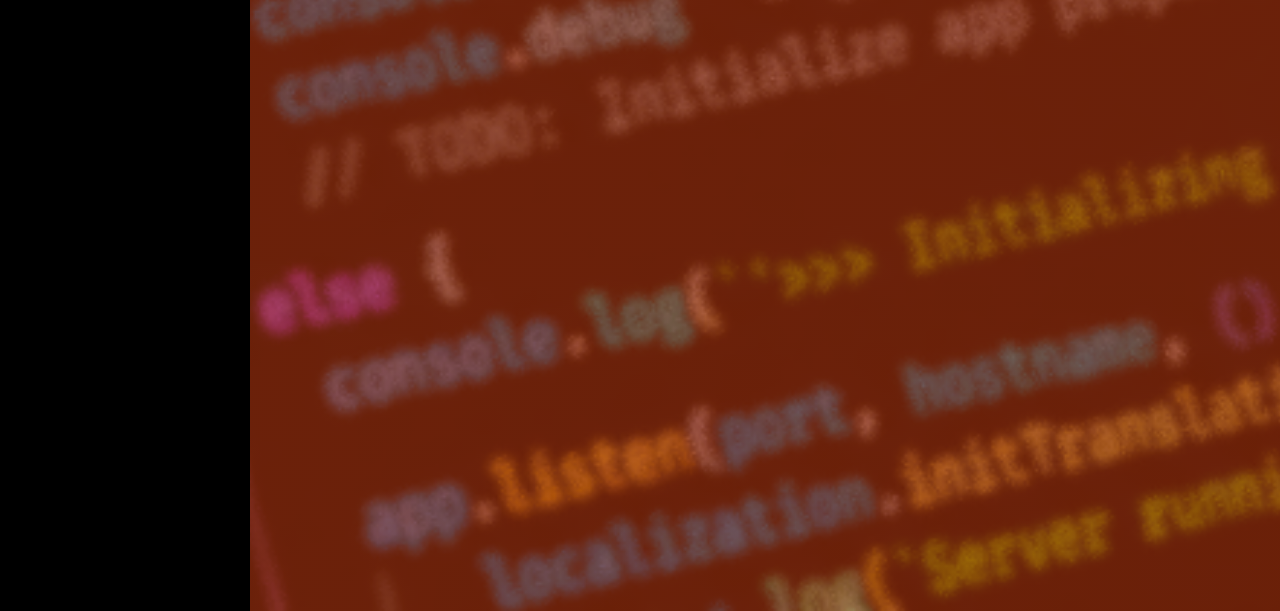
==== commit d3f1b309: "Merge branch 'experience' Add new experience card and some fixes." ====
--- a/index.html
+++ b/index.html
@@ -18,7 +18,7 @@
     <aside class="sidebar">
         <div class="profile-container">
             <a href="#">
-                <img src="images/profile.jpg" class="profile-picture">
+                <img src="images/profile.png" class="profile-picture">
             </a>
         </div>
 
@@ -72,6 +72,7 @@
                             <span class="tag active">CI/CD</span>
                             <div class="swiper-slide tag">SpringBoot</div>
                             <div class="swiper-slide tag">Python</div>
+                            <div class="swiper-slide tag">IA</div>
                             <div class="swiper-slide tag">Diseño Web</div>
                             <div class="swiper-slide tag">DevOps</div>
                             <div class="swiper-slide tag">Diseño de APIs</div>
@@ -93,6 +94,7 @@
                             <span class="tag active">CI/CD</span>
                             <div class="swiper-slide tag">SpringBoot</div>
                             <div class="swiper-slide tag">Python</div>
+                            <div class="swiper-slide tag">IA</div>
                             <div class="swiper-slide tag">Diseño Web</div>
                             <div class="swiper-slide tag">DevOps</div>
                             <div class="swiper-slide tag">Diseño de APIs</div>
@@ -258,7 +260,7 @@
                                 </a>
                             </div>
 
-                            <button class="simple-button">Ver más ></button>
+                            <button onclick="location.href='contact.html'" class="simple-button">Ver más ></button>
                         </div>
                     </div>
                 </div>
@@ -272,54 +274,68 @@
                     <div class="projects-carousel">
                     <article class="project-card">
                         <div class="project-img-wrapper">
-                        <img src="images/proyecto1.jpg" alt="Nombre del Proyecto 1">
+                        <img src="images/project_koffre.png" alt="Nombre del Proyecto 1">
                         </div>
                         <div class="project-content">
-                        <h3 class="project-subtitle">Plataforma E-Commerce</h3>
+                        <h3 class="project-subtitle">Koffre</h3>
+                        <p class="card-company">Trabajo de Fin de Grado</p>
                         <p class="project-description">
-                            Diseño y desarrollo completo de una tienda online minimalista enfocada en la conversión y optimización de carga.
+                            Plataforma Software para la Gestión Centralizada y Segura de Datos Personales en Sistemas Distribuidos
                         </p>
                         <div class="project-tags">
-                            <span class="tag">HTML5</span>
-                            <span class="tag">CSS3</span>
-                            <span class="tag">JS</span>
-                        </div>
-                        <a href="proyecto-1.html" class="simple-button project-btn" target="_blank" rel="noopener noreferrer">Ver más ></a>
+                            <span class="tag">Java</span>
+                            <span class="tag">SpringBoot</span>
+                            <span class="tag">Diseño de APIs</span>
+                            <span class="tag">SQL</span>
+                        </div>
+                        <a onclick="openMessage()" class="simple-button project-btn" target="_blank" rel="noopener noreferrer">Ver más ></a>
                         </div>
                     </article>
 
                     <article class="project-card">
                         <div class="project-img-wrapper">
-                        <img src="images/proyecto2.jpg" alt="Nombre del Proyecto 2">
+                        <img src="images/Project_Subte.png" alt="Nombre del Proyecto 2">
                         </div>
                         <div class="project-content">
-                        <h3 class="project-subtitle">App de Monitorización</h3>
+                        <h3 class="project-subtitle">Subte Web</h3>
+                        <p class="card-company">Proyecto universitario</p>
                         <p class="project-description">
-                            Dashboard interactivo para visualizar métricas en tiempo real de servidores y redes empresariales.
+                            Web completa con IA de busqueda y optimización de rutas de metro con python.
                         </p>
                         <div class="project-tags">
-                            <span class="tag">UI/UX</span>
-                            <span class="tag">API</span>
-                        </div>
-                        <a href="proyecto-2.html" class="simple-button project-btn" target="_blank" rel="noopener noreferrer">Ver más ></a>
+                            <span class="tag">Python</span>
+                            <span class="tag">Diseño Web</span>
+                            <span class="tag">HTML5</span>
+                            <span class="tag">IA</span>
+                        </div>
+                        <a onclick="openMessage()" class="simple-button project-btn" target="_blank" rel="noopener noreferrer">Ver más ></a>
                         </div>
                     </article>
 
                     <article class="project-card">
                         <div class="project-img-wrapper">
-                        <img src="images/proyecto3.jpg" alt="Nombre del Proyecto 3">
+                        <img src="images/project_Coaster.jpg" alt="Nombre del Proyecto 3">
                         </div>
                         <div class="project-content">
-                        <h3 class="project-subtitle">Portfolio Interactivo</h3>
+                        <h3 class="project-subtitle">Coaster Vault</h3>
+                        <p class="card-company">Proyecto personal</p>
                         <p class="project-description">
-                            Maquetación web avanzada utilizando CSS Grid, Flexbox y técnicas de posicionamiento sticky.
+                            Sistema Web de almacenamiento de "Credits" similar a CoasterCount pero con funcionalidades mejoradas.
                         </p>
                         <div class="project-tags">
-                            <span class="tag">Frontend</span>
-                            <span class="tag">Design</span>
-                        </div>
-                        <a href="proyecto-3.html" class="simple-button project-btn" target="_blank" rel="noopener noreferrer">Ver más ></a>
-                        </div>
+                            <span class="tag">Full Stack</span>
+                            <span class="tag">Diseño web</span>
+                            <span class="tag">UI/UX</span>
+                        </div>
+                        <a onclick="openMessage()" class="simple-button project-btn" target="_blank" rel="noopener noreferrer">Ver más ></a>
+                        </div>
+
+                        <script>
+                            const openMessage = async () => {
+                                showToast("¡Próximamente...!");
+                            }
+                        </script>
+
                     </article>
                     </div>
                 </div>
@@ -327,5 +343,11 @@
 
         </main>
         <script src="script.js"></script>
+        <div id="custom-toast" class="toast-container">
+            <svg class="toast-border-svg" viewBox="0 0 320 60" preserveAspectRatio="none">
+                <rect class="toast-border-rect" x="1.5" y="1.5" width="317" height="57" rx="8" />
+            </svg>
+            <span id="toast-text" class="toast-message"></span>
+        </div>
     </body>
 </html>
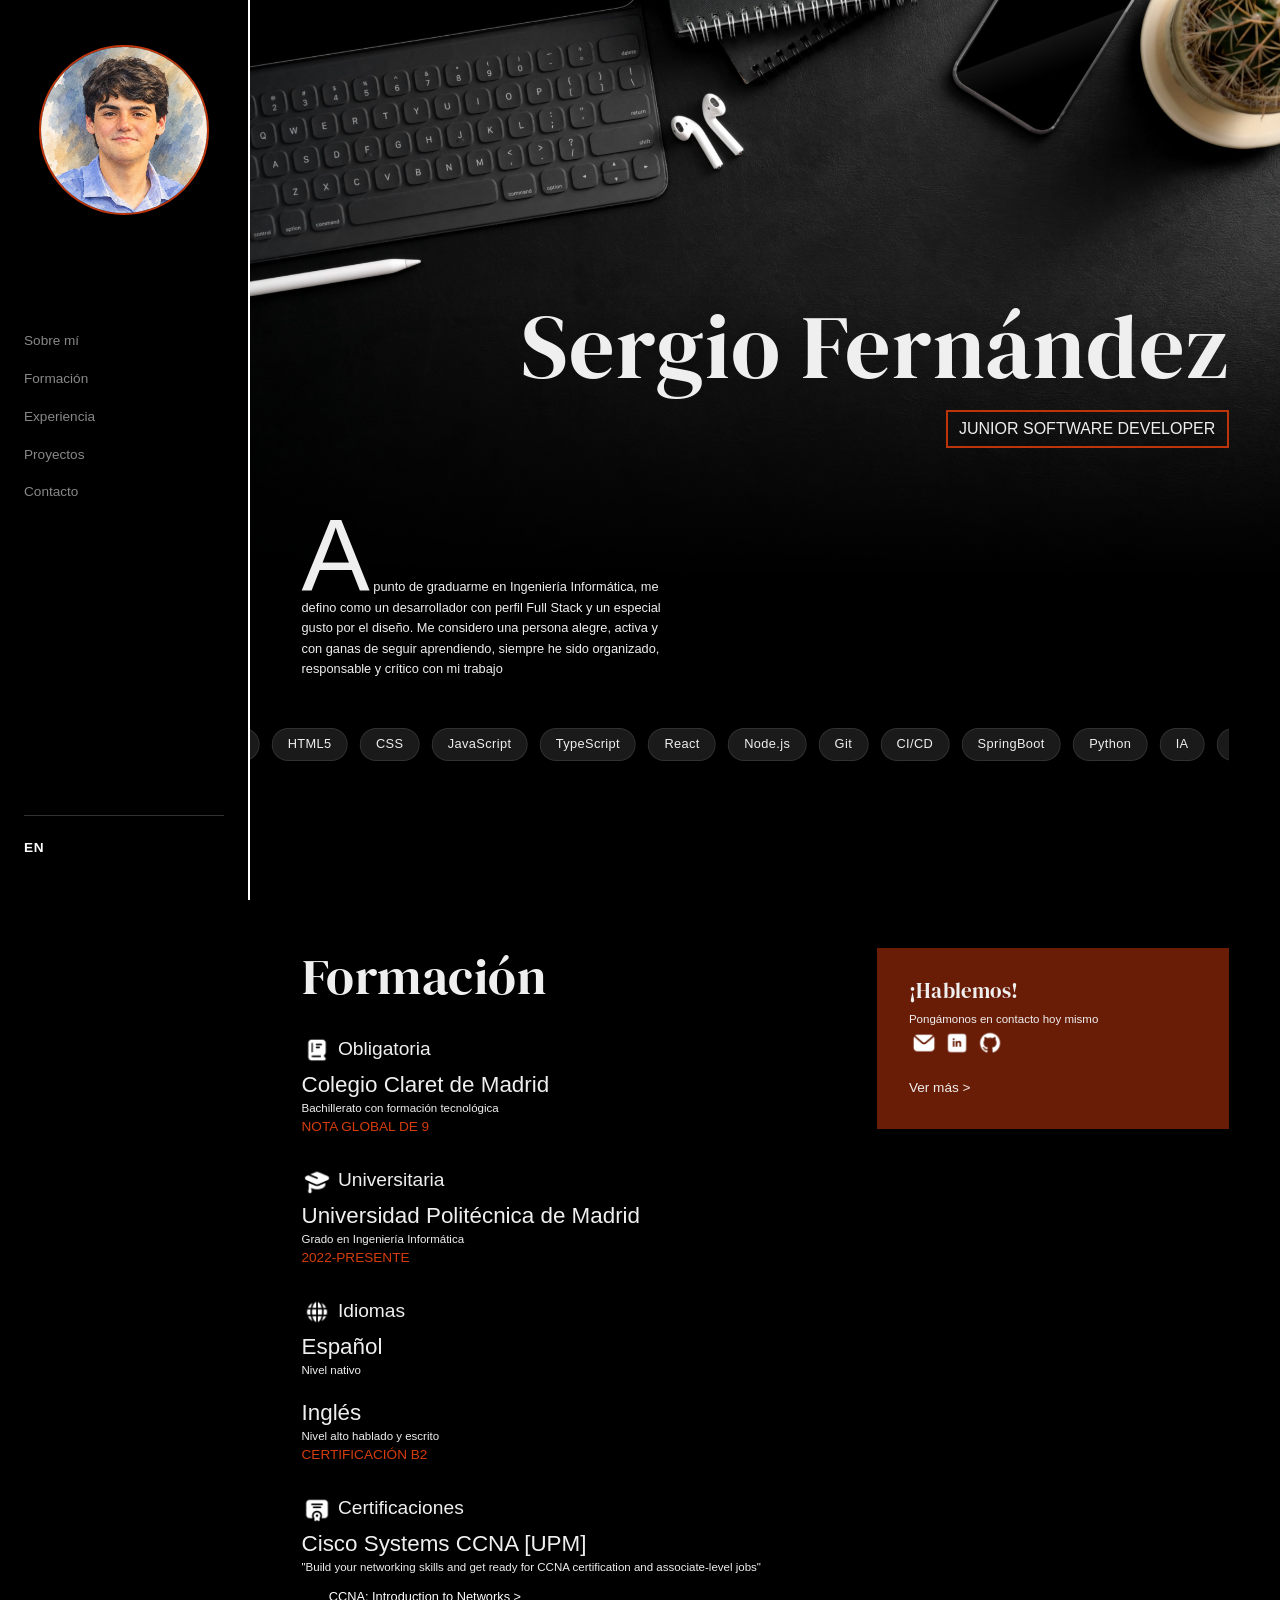
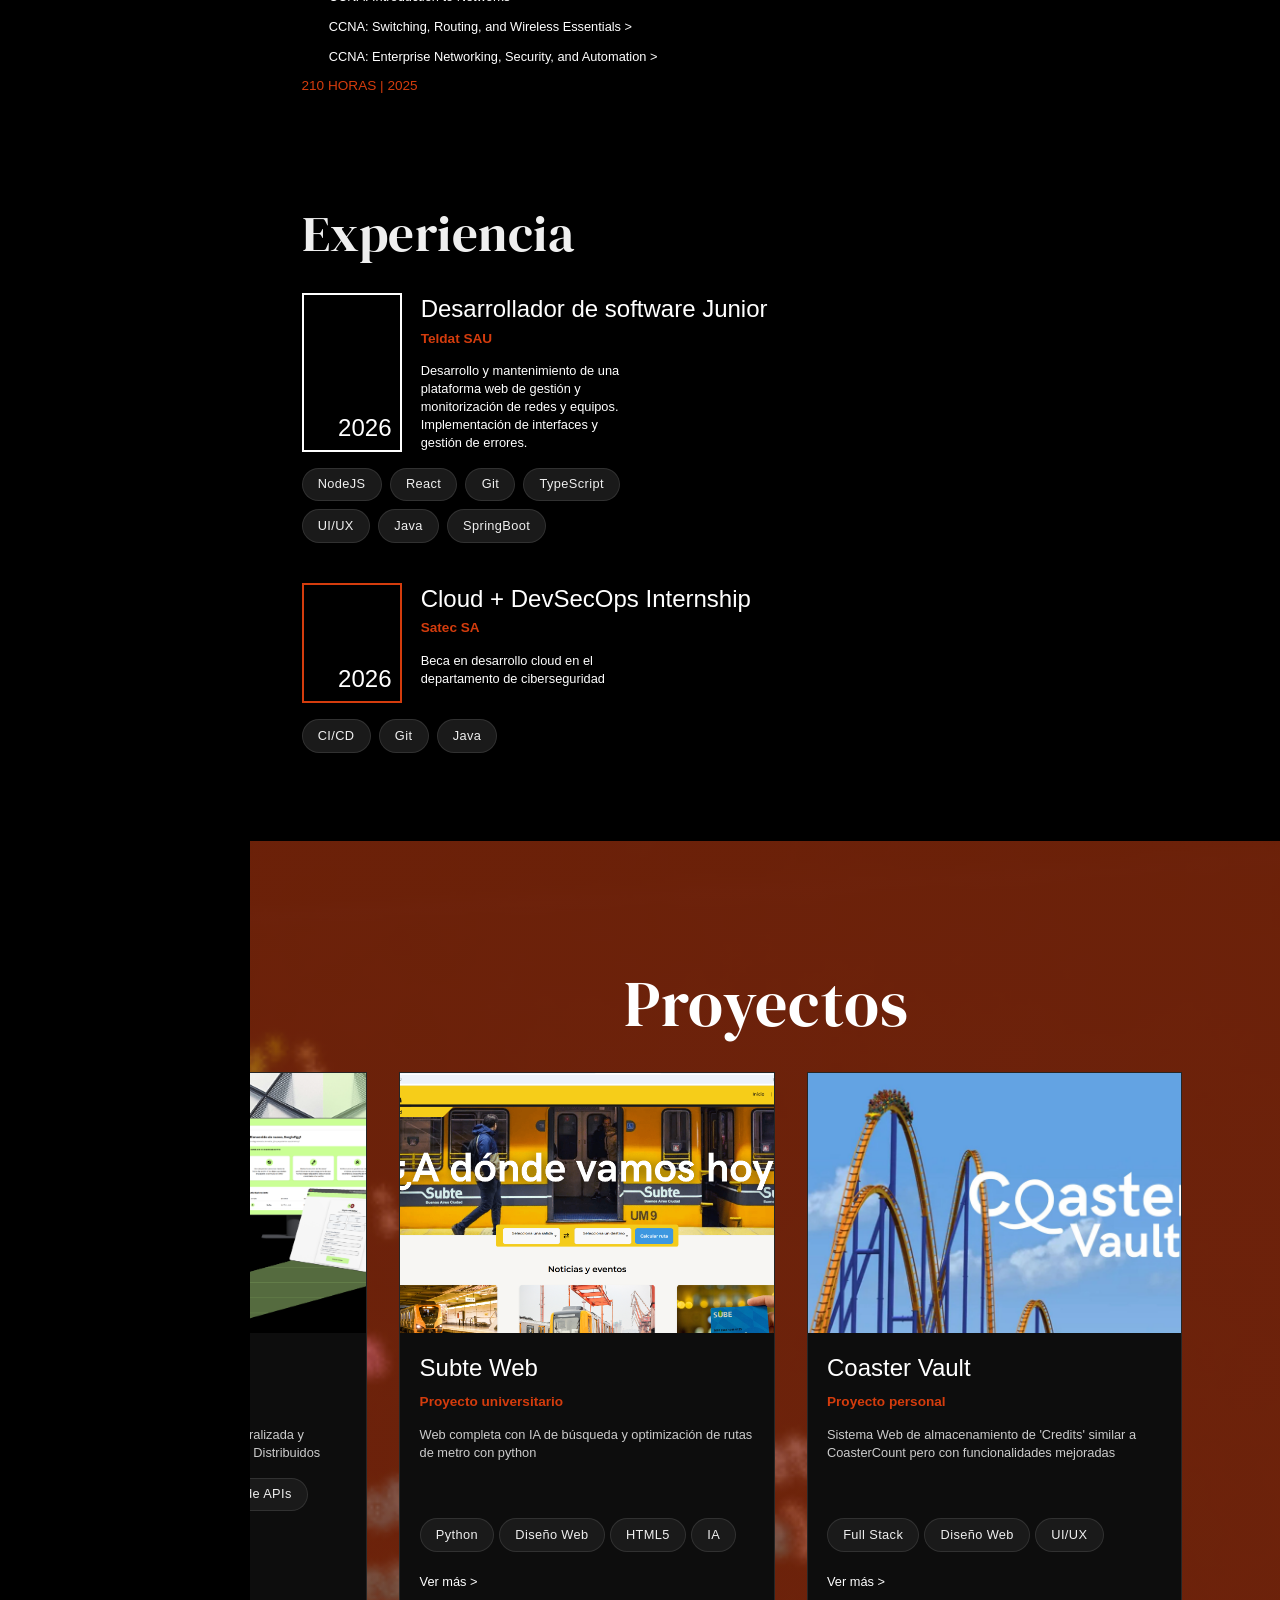
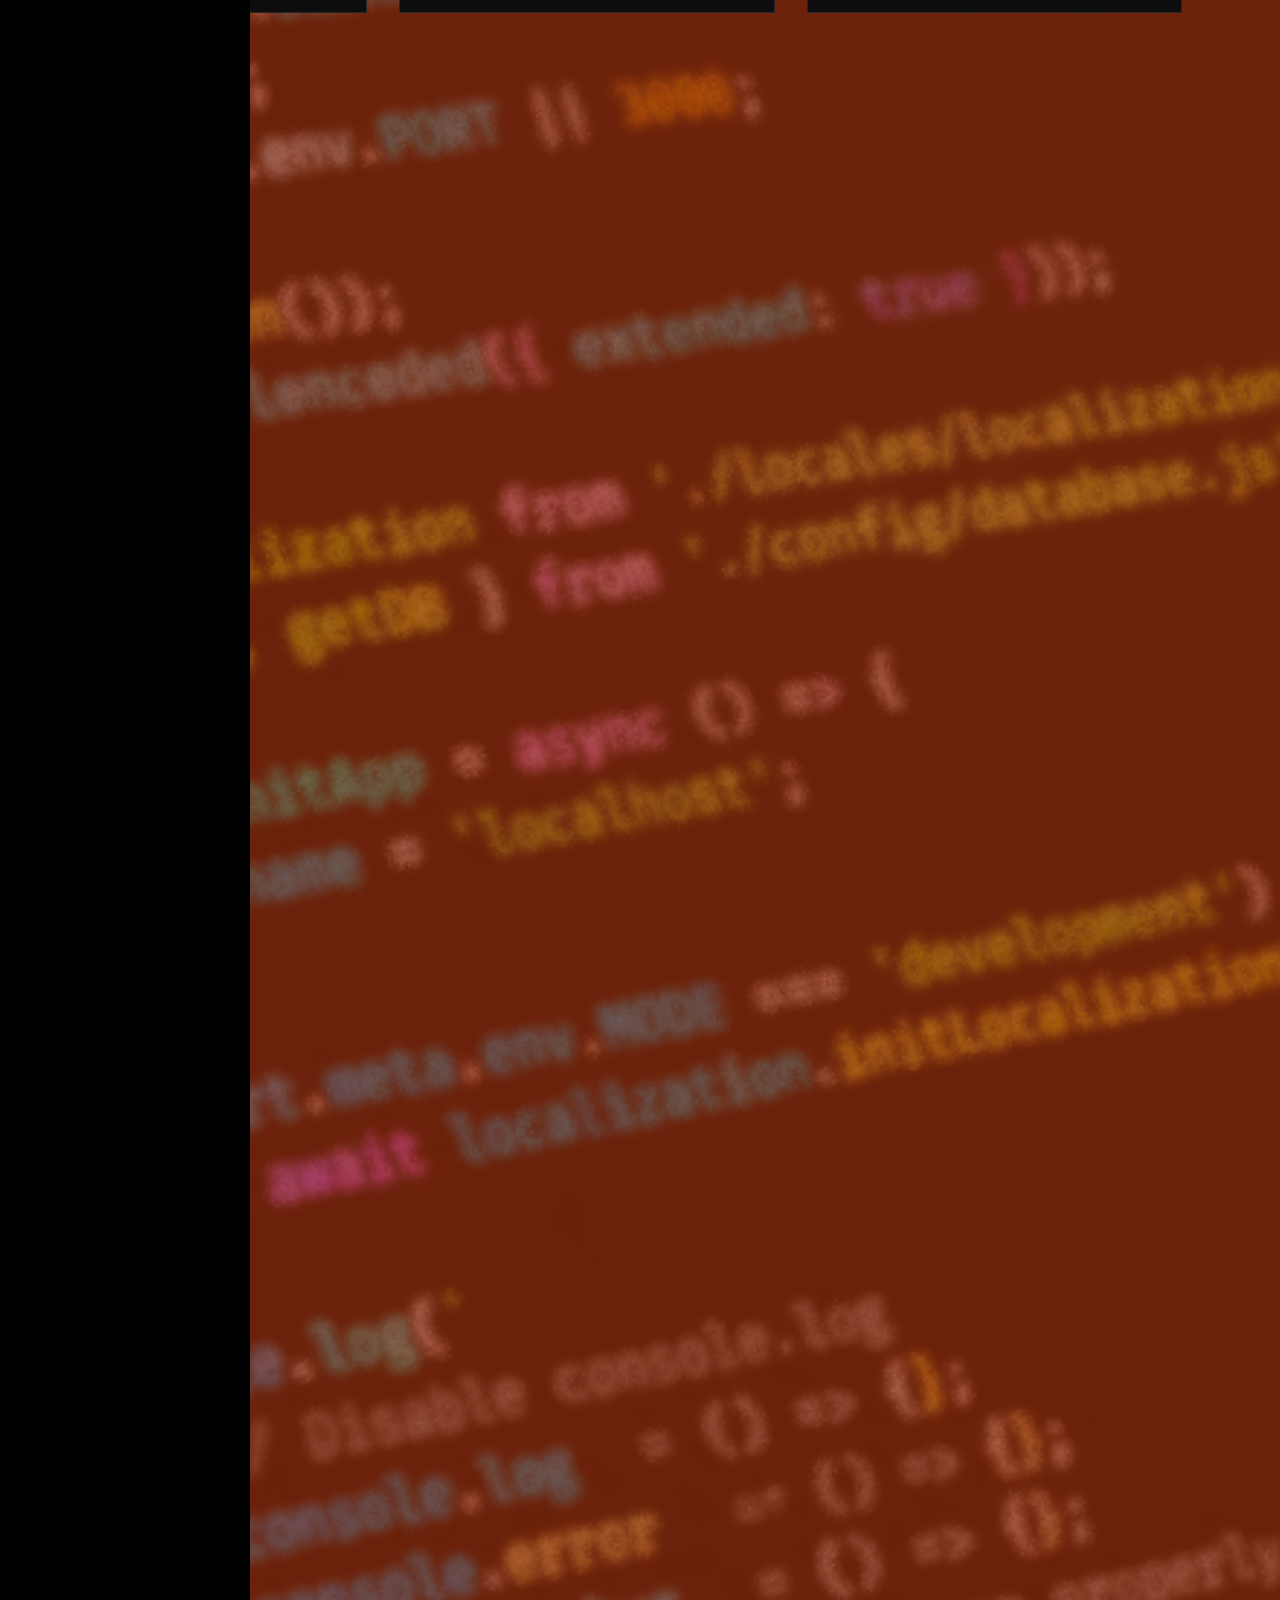
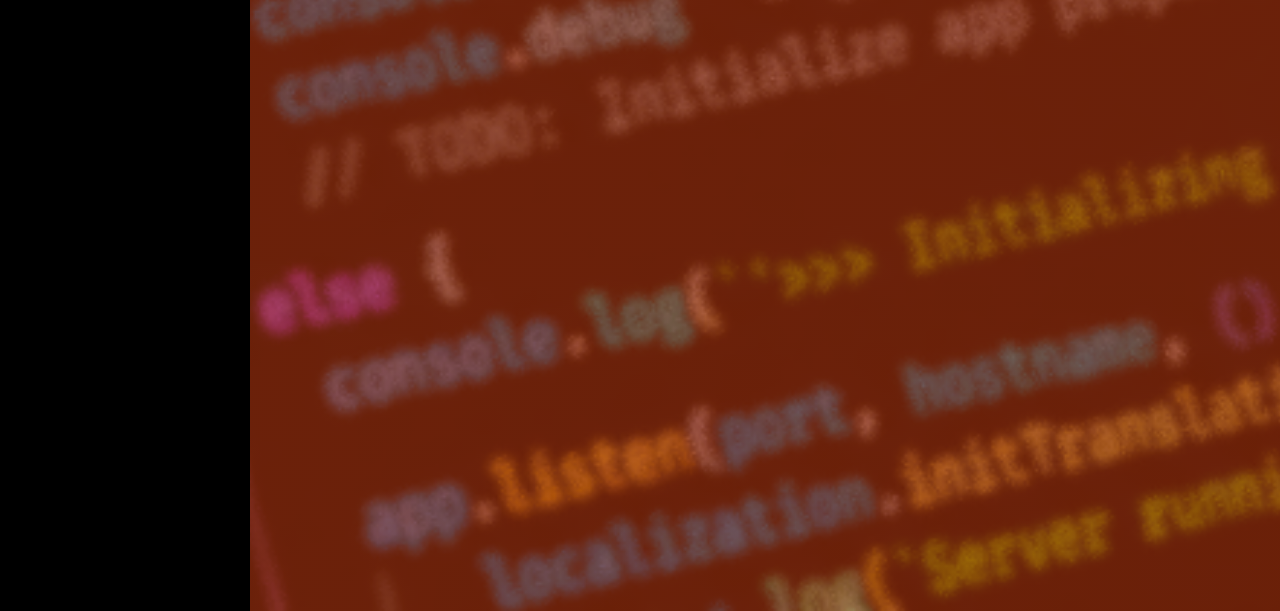
==== commit 732af231: "Traducción y arreglos finales" ====
--- a/index.html
+++ b/index.html
@@ -23,11 +23,11 @@
         </div>
 
         <nav class="nav-menu">
-        <a href="#" class="nav-item">Sobre mí</a>
-        <a href="#formacion" class="nav-item">Formación</a>
-        <a href="#experiencia" class="nav-item">Experiencia</a>
-        <a href="#proyectos" class="nav-item">Proyectos</a>
-        <a href="contact.html" class="nav-item-contact">Contacto</a>
+        <a href="#" data-i18n="title_a" class="nav-item">Sobre mí</a>
+        <a href="#formacion" data-i18n="title_f" class="nav-item">Formación</a>
+        <a href="#experiencia" data-i18n="title_ex" class="nav-item">Experiencia</a>
+        <a href="#proyectos" data-i18n="title_p" class="nav-item">Proyectos</a>
+        <a href="contact.html" data-i18n="title_c" class="nav-item-contact">Contacto</a>
         </nav>
 
         <div class="sidebar-bottom">
@@ -52,7 +52,7 @@
                     </div>
 
                     <div class="hero-body-overlap">
-                        <p>
+                        <p data-i18n="description">
                         A punto de graduarme en Ingeniería Informática, me defino como un desarrollador con perfil Full Stack y un especial gusto por el diseño. Me considero una persona alegre, activa y con ganas de seguir aprendiendo, siempre he sido organizado, responsable y crítico con mi trabajo</p>
                         </p>
                     </div>
@@ -69,13 +69,13 @@
                             <div class="swiper-slide tag">React</div>
                             <div class="swiper-slide tag">Node.js</div>
                             <div class="swiper-slide tag">Git</div>
-                            <span class="tag active">CI/CD</span>
+                            <div class="swiper-slide tag">CI/CD</div>
                             <div class="swiper-slide tag">SpringBoot</div>
                             <div class="swiper-slide tag">Python</div>
                             <div class="swiper-slide tag">IA</div>
-                            <div class="swiper-slide tag">Diseño Web</div>
+                            <div class="swiper-slide tag" data-i18n="tag_dw">Diseño Web</div>
                             <div class="swiper-slide tag">DevOps</div>
-                            <div class="swiper-slide tag">Diseño de APIs</div>
+                            <div class="swiper-slide tag" data-i18n="tag_da">Diseño de APIs</div>
                             <div class="swiper-slide tag">Cisco Packet Tracer</div>
                             <div class="swiper-slide tag">SQL</div>
                             <div class="swiper-slide tag">Full Stack</div>
@@ -91,13 +91,13 @@
                             <div class="swiper-slide tag">React</div>
                             <div class="swiper-slide tag">Node.js</div>
                             <div class="swiper-slide tag">Git</div>
-                            <span class="tag active">CI/CD</span>
+                            <div class="swiper-slide tag">CI/CD</div>
                             <div class="swiper-slide tag">SpringBoot</div>
                             <div class="swiper-slide tag">Python</div>
                             <div class="swiper-slide tag">IA</div>
-                            <div class="swiper-slide tag">Diseño Web</div>
+                            <div class="swiper-slide tag" data-i18n="tag_dw">Diseño Web</div>
                             <div class="swiper-slide tag">DevOps</div>
-                            <div class="swiper-slide tag">Diseño de APIs</div>
+                            <div class="swiper-slide tag" data-i18n="tag_da">Diseño de APIs</div>
                             <div class="swiper-slide tag">Cisco Packet Tracer</div>
                             <div class="swiper-slide tag">SQL</div>
                             <div class="swiper-slide tag">Full Stack</div>
@@ -131,42 +131,42 @@
                 <div class="split-container">
                     <div class="split-left">
                         <div class="education-header">
-                            <h2 id="formacion" class="education-title">Formación</h2>
+                            <h2 id="formacion" class="education-title" data-i18n="title_f">Formación</h2>
 
                             <div class="education-item">
                                 <div class="icon-label">
                                     <img src="images/icons/school.png" width="30" alt="colegio">
-                                    <span>Obligatoria</span>
+                                    <span data-i18n="form_head_ob">Obligatoria</span>
                                 </div>
                                 <h4>Colegio Claret de Madrid</h4>
-                                <p>Bachillerato con formación tecnológica</p>
-                                <h3>NOTA GLOBAL DE 9</h3>
+                                <p data-i18n="for_body_a">Bachillerato con formación tecnológica</p>
+                                <h3 data-i18n="for_body_b">NOTA GLOBAL DE 9</h3>
                             </div>
                             <div class="education-item">
                                 <div class="icon-label">
                                     <img src="images/icons/university.png" width="30" alt="universidad">
-                                    <span>Universitaria</span>
+                                    <span data-i18n="form_head_un">Universitaria</span>
                                 </div>
                                 <h4>Universidad Politécnica de Madrid</h4>
-                                <p>Grado en Ingeniería Informática</p>
-                                <h3>2022-PRESENTE</h3>
+                                <p data-i18n="for_body_c">Grado en Ingeniería Informática</p>
+                                <h3 data-i18n="for_body_d">2022-PRESENTE</h3>
                             </div>
                             <div class="education-item">
                                 <div class="icon-label">
                                     <img src="images/icons/globe.png" width="30" alt="idiomas">
-                                    <span>Idiomas</span>
-                                </div>
-                                <h4>Español</h4>
-                                <p>Nivel nativo</p>
+                                    <span data-i18n="form_head_id">Idiomas</span>
+                                </div>
+                                <h4 data-i18n="for_body_e">Español</h4>
+                                <p data-i18n="for_body_f">Nivel nativo</p>
                                 <br>
-                                <h4>Inglés</h4>
-                                <p>Nivel alto hablado y escrito </p>
-                                <h3>CERTIFICACIÓN B2</h3>
+                                <h4 data-i18n="for_body_g">Inglés</h4>
+                                <p data-i18n="for_body_h">Nivel alto hablado y escrito</p>
+                                <h3 data-i18n="for_body_i">CERTIFICACIÓN B2</h3>
                             </div>
                             <div class="education-item">
                                 <div class="icon-label">
                                     <img src="images/icons/diploma.png" width="30" alt="certificaciones">
-                                    <span>Cerificaciones</span>
+                                    <span data-i18n="form_head_ce">Cerificaciones</span>
                                 </div>
                                 <h4>Cisco Systems CCNA [UPM]</h4>
                                 <p>"Build your networking skills and get ready for CCNA certification and associate-level jobs"</p>                        
@@ -187,15 +187,15 @@
                                         </a>
                                     </li>
                                 </ul>
-                                <h3>210 HORAS | 2025</h3>
-                            </div>
-                            <br>
-                            <br>
-                            <br>
-                            <br>
-                            <br>
-                            <br>
-                            <h2 id="experiencia" class="education-title">Experiencia</h2>
+                                <h3 data-i18n="for_body_j">210 HORAS | 2025</h3>
+                            </div>
+                            <br>
+                            <br>
+                            <br>
+                            <br>
+                            <br>
+                            <br>
+                            <h2 id="experiencia" class="education-title" data-i18n="title_ex">Experiencia</h2>
                             
                             <div class="experience-card">
                                 <div class="card-main">
@@ -203,9 +203,9 @@
                                     <span>2026</span>
                                     </div>
                                     <div class="card-content">
-                                    <h3 class="card-title">Desarrollador de software Junior</h3>
-                                    <p class="card-company">Teldat SAU</p>
-                                    <p class="card-description">
+                                    <h3 class="card-title" data-i18n="ex_body_a">Desarrollador de software Junior</h3>
+                                    <p class="card-company" data-i18n="ex_body_b">Teldat SAU</p>
+                                    <p class="card-description" data-i18n="ex_body_c">
                                         Desarrollo y mantenimiento de una plataforma web de gestión y monitorización de redes y equipos. Implementación de interfaces y gestión de errores.
                                     </p>
                                     </div>
@@ -229,7 +229,7 @@
                                     <div class="card-content">
                                     <h3 class="card-title">Cloud + DevSecOps Internship</h3>
                                     <p class="card-company">Satec SA</p>
-                                    <p class="card-description">
+                                    <p class="card-description" data-i18n="ex_body_d">
                                         Beca en desarrollo cloud en el departamento de ciberseguridad
                                     </p>
                                     </div>
@@ -245,11 +245,11 @@
 
                     <div class="split-right">
                         <div class="sticky-card">
-                            <h1>¡Contacta conmigo!</h1>
-                            <p>Pongámonos en contacto hoy mismo</p>
+                            <h1 data-i18n="contact_title">¡Hablemos!</h1>
+                            <p data-i18n="contact_subtitle">Pongámonos en contacto hoy mismo</p>
                             
                             <div class="sticky-card-socials">
-                                <a href="mailto:sergiofergar13@gmail.com" target="_blank" rel="noopener noreferrer">
+                                <a href="contact.html" rel="noopener noreferrer">
                                 <img src="images/icons/email.png" alt="Email">
                                 </a>
                                 <a href="https://linkedin.com/in/sergio-fernández-927427359" target="_blank" rel="noopener noreferrer">
@@ -260,7 +260,7 @@
                                 </a>
                             </div>
 
-                            <button onclick="location.href='contact.html'" class="simple-button">Ver más ></button>
+                            <button onclick="location.href='contact.html'" class="simple-button" data-i18n="more_button">Ver más ></button>
                         </div>
                     </div>
                 </div>
@@ -269,7 +269,7 @@
 
             <section class="projects-wrapper">
                 <div class="projects-sticky">
-                    <h2 id="proyectos" class="projects-title">Proyectos</h2>
+                    <h2 id="proyectos" class="projects-title" data-i18n="title_p">Proyectos</h2>
 
                     <div class="projects-carousel">
                     <article class="project-card">
@@ -278,17 +278,17 @@
                         </div>
                         <div class="project-content">
                         <h3 class="project-subtitle">Koffre</h3>
-                        <p class="card-company">Trabajo de Fin de Grado</p>
-                        <p class="project-description">
+                        <p class="card-company" data-i18n="pro_body_a">Trabajo de Fin de Grado</p>
+                        <p class="project-description" data-i18n="pro_body_b">
                             Plataforma Software para la Gestión Centralizada y Segura de Datos Personales en Sistemas Distribuidos
                         </p>
                         <div class="project-tags">
                             <span class="tag">Java</span>
                             <span class="tag">SpringBoot</span>
-                            <span class="tag">Diseño de APIs</span>
+                            <span class="tag" data-i18n="tag_da">Diseño de APIs</span>
                             <span class="tag">SQL</span>
                         </div>
-                        <a onclick="openMessage()" class="simple-button project-btn" target="_blank" rel="noopener noreferrer">Ver más ></a>
+                        <a onclick="openMessage()" class="simple-button project-btn" target="_blank" rel="noopener noreferrer" data-i18n="more_button">Ver más ></a>
                         </div>
                     </article>
 
@@ -298,17 +298,17 @@
                         </div>
                         <div class="project-content">
                         <h3 class="project-subtitle">Subte Web</h3>
-                        <p class="card-company">Proyecto universitario</p>
-                        <p class="project-description">
-                            Web completa con IA de busqueda y optimización de rutas de metro con python.
+                        <p class="card-company" data-i18n="pro_body_c">Proyecto universitario</p>
+                        <p class="project-description" data-i18n="pro_body_d">
+                            Web completa con IA de busqueda y optimización de rutas de metro con python
                         </p>
                         <div class="project-tags">
                             <span class="tag">Python</span>
-                            <span class="tag">Diseño Web</span>
+                            <span class="tag" data-i18n="tag_dw">Diseño Web</span>
                             <span class="tag">HTML5</span>
                             <span class="tag">IA</span>
                         </div>
-                        <a onclick="openMessage()" class="simple-button project-btn" target="_blank" rel="noopener noreferrer">Ver más ></a>
+                        <a onclick="openMessage()" class="simple-button project-btn" target="_blank" rel="noopener noreferrer" data-i18n="more_button">Ver más ></a>
                         </div>
                     </article>
 
@@ -318,16 +318,16 @@
                         </div>
                         <div class="project-content">
                         <h3 class="project-subtitle">Coaster Vault</h3>
-                        <p class="card-company">Proyecto personal</p>
-                        <p class="project-description">
-                            Sistema Web de almacenamiento de "Credits" similar a CoasterCount pero con funcionalidades mejoradas.
+                        <p class="card-company" data-i18n="pro_body_e">Proyecto personal</p>
+                        <p class="project-description" data-i18n="pro_body_f">
+                            Sistema Web de almacenamiento de 'Credits' similar a CoasterCount pero con funcionalidades mejoradas
                         </p>
                         <div class="project-tags">
                             <span class="tag">Full Stack</span>
-                            <span class="tag">Diseño web</span>
+                            <span class="tag" data-i18n="tag_dw">Diseño web</span>
                             <span class="tag">UI/UX</span>
                         </div>
-                        <a onclick="openMessage()" class="simple-button project-btn" target="_blank" rel="noopener noreferrer">Ver más ></a>
+                        <a onclick="openMessage()" class="simple-button project-btn" target="_blank" rel="noopener noreferrer" data-i18n="more_button">Ver más ></a>
                         </div>
 
                         <script>
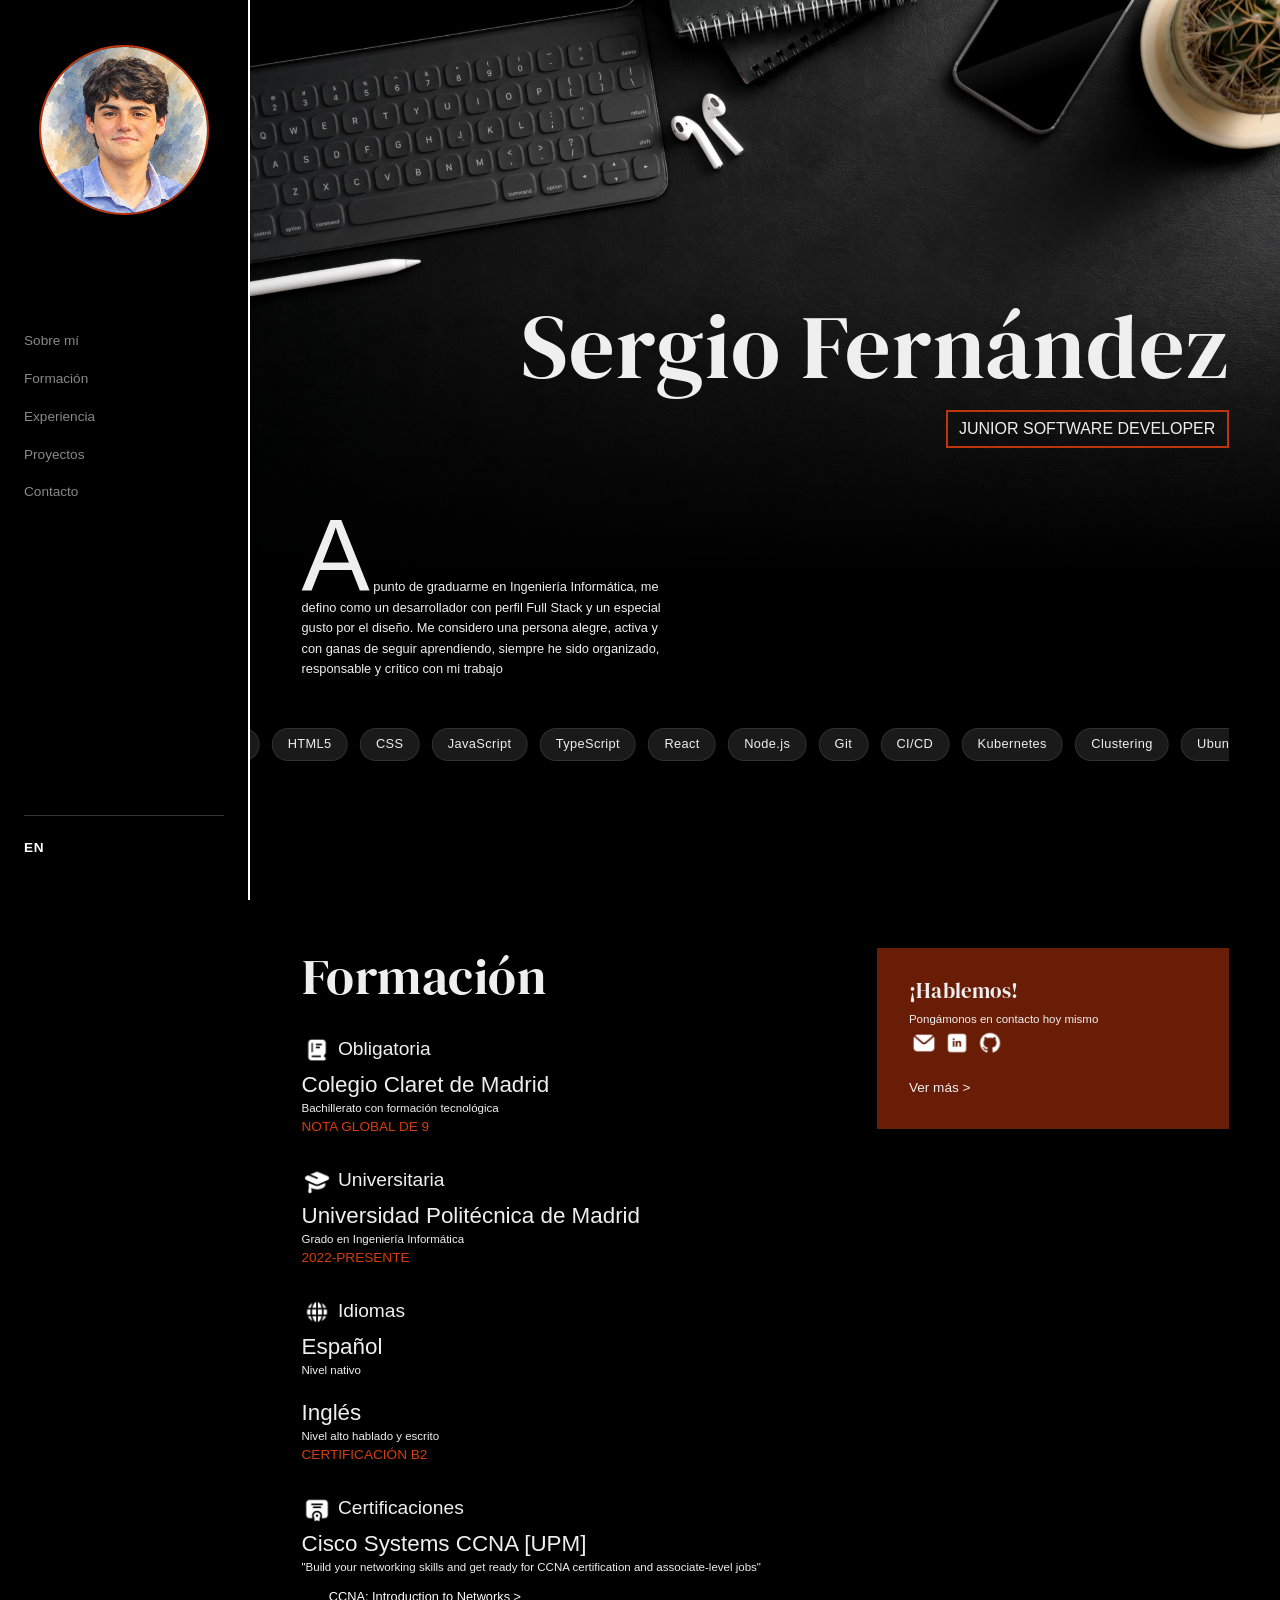
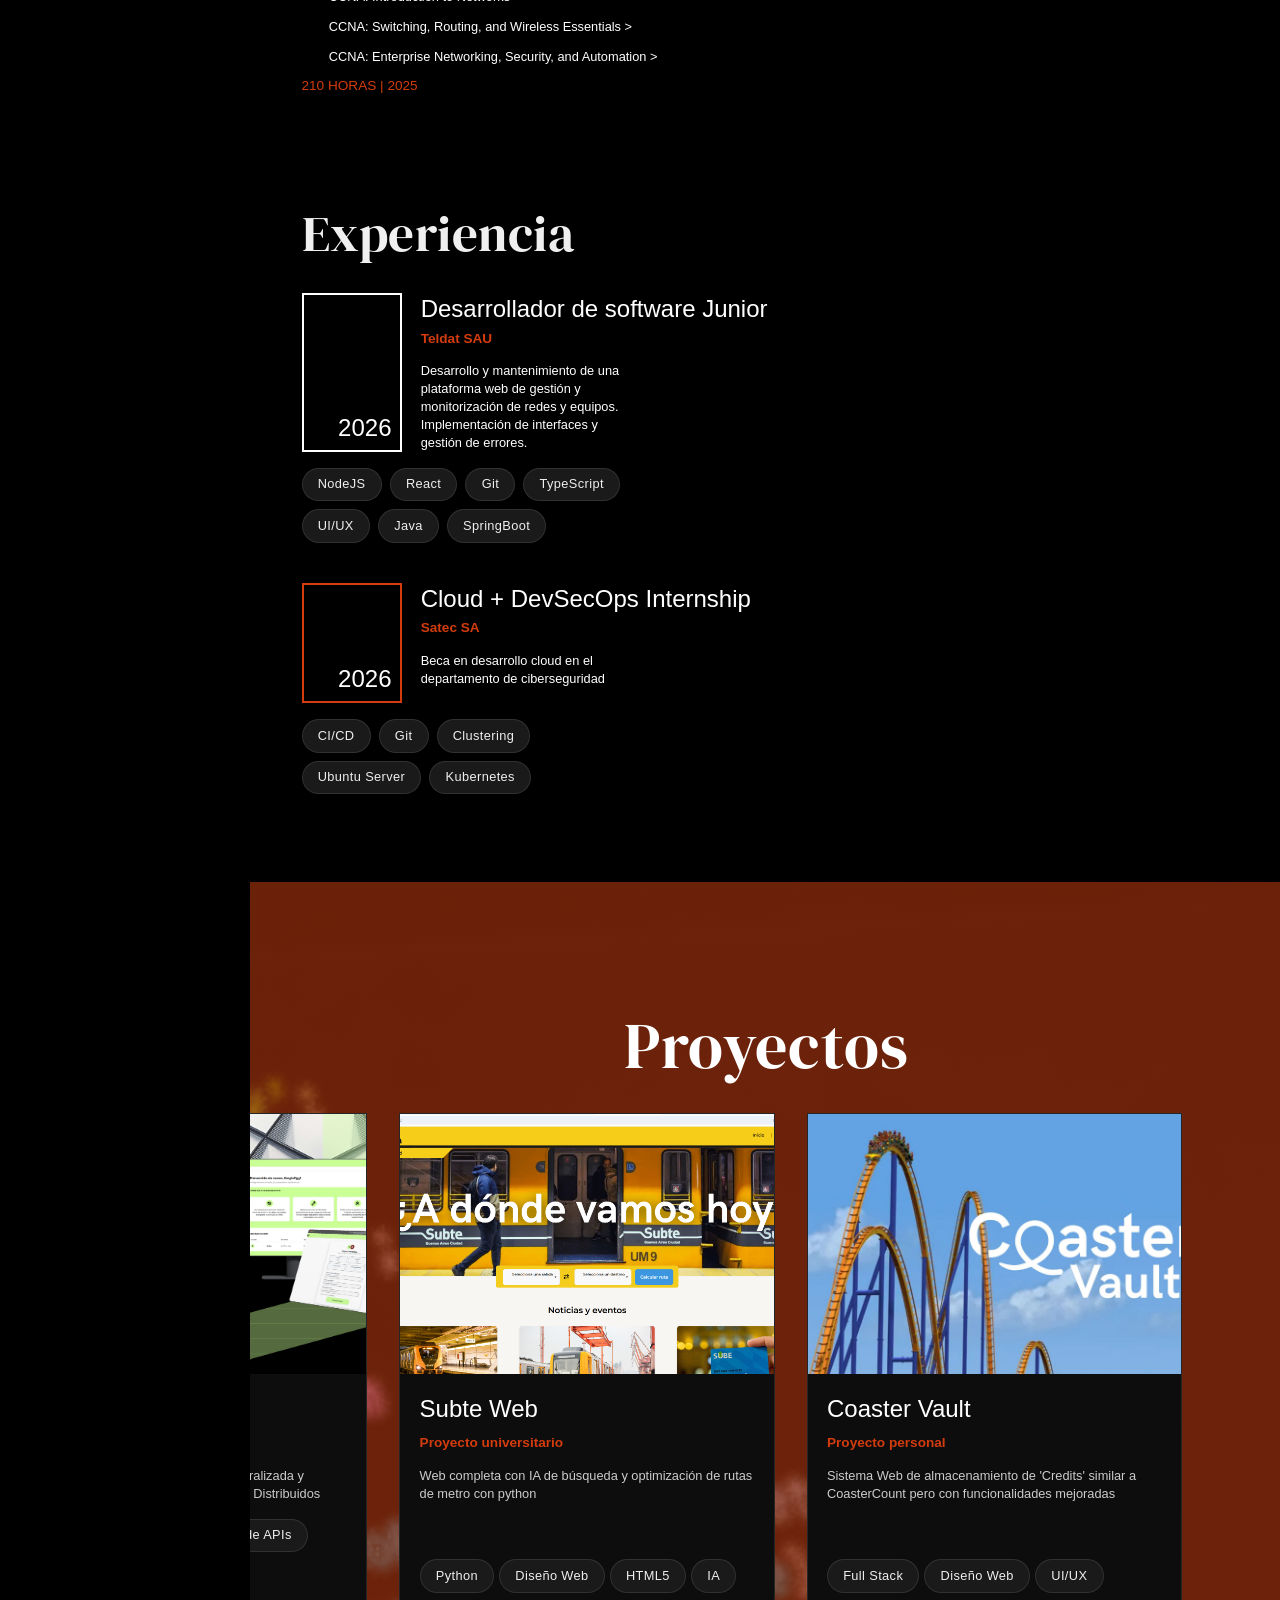
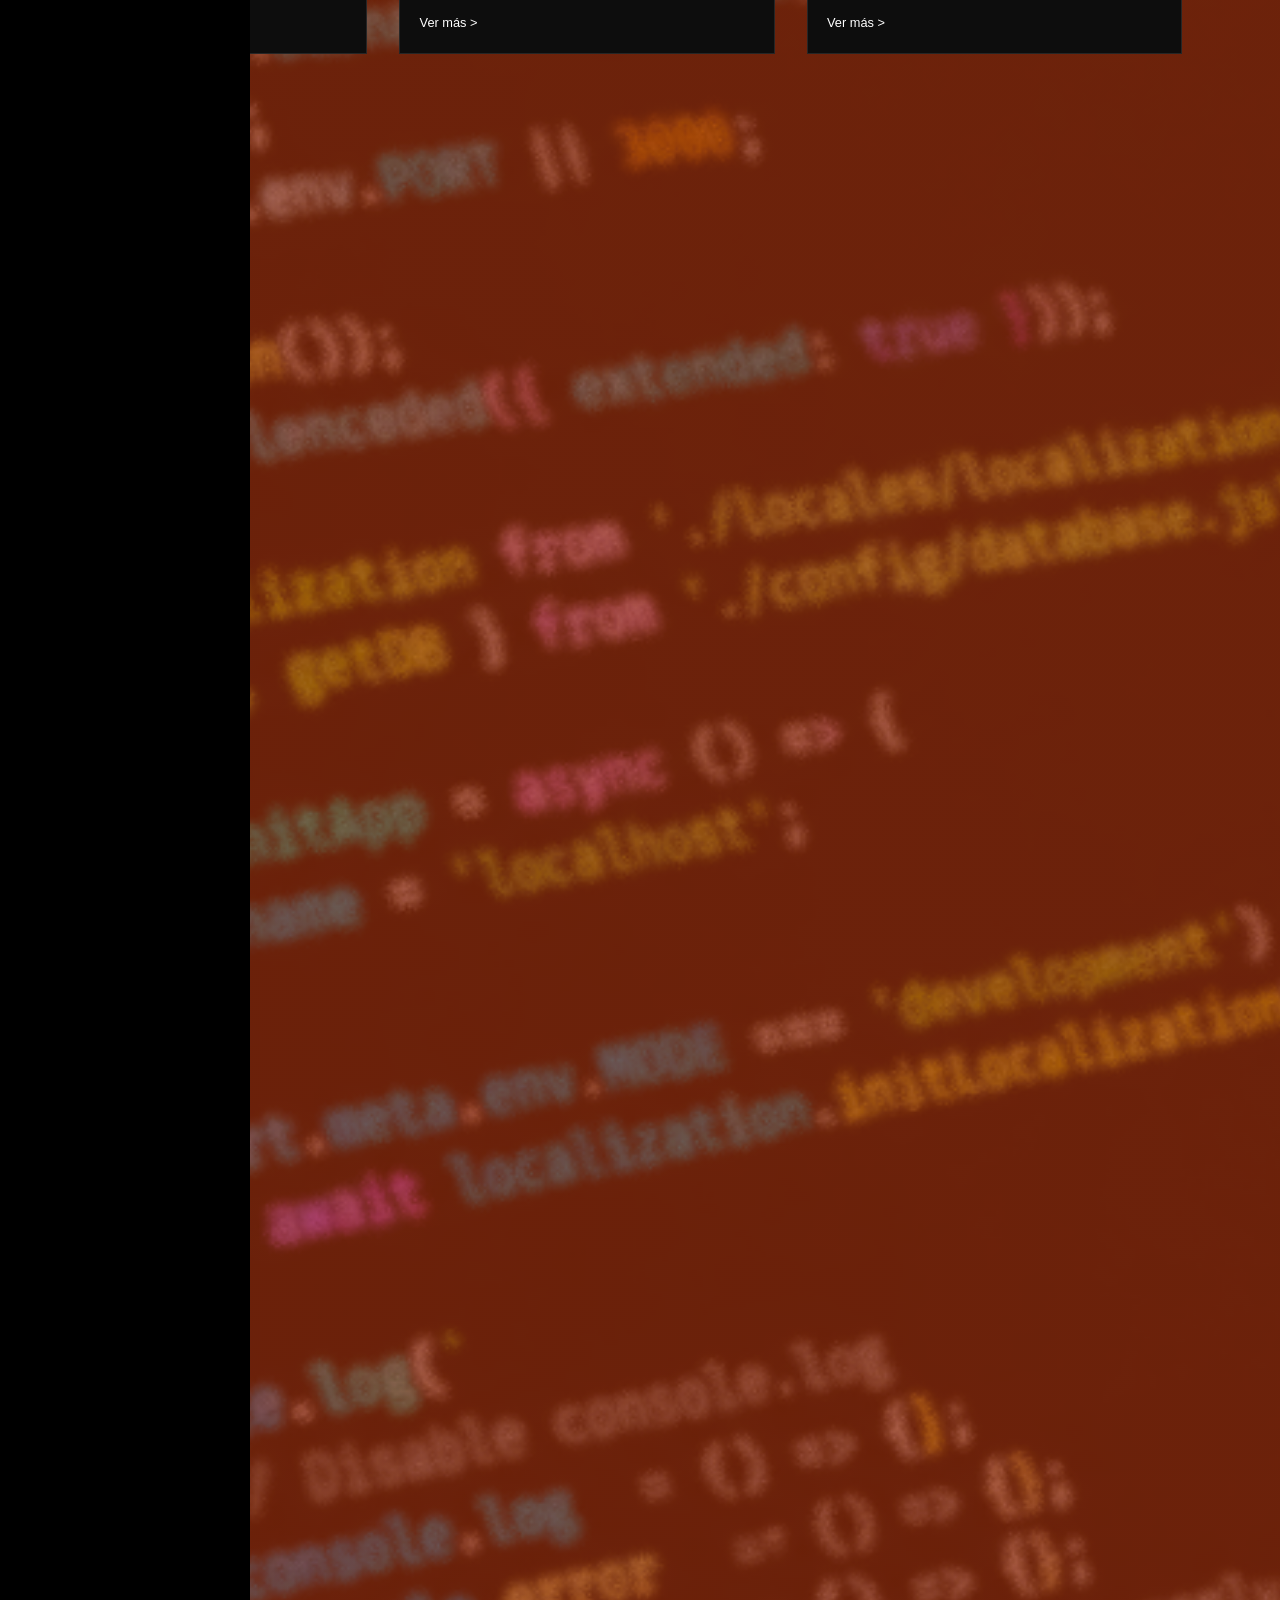
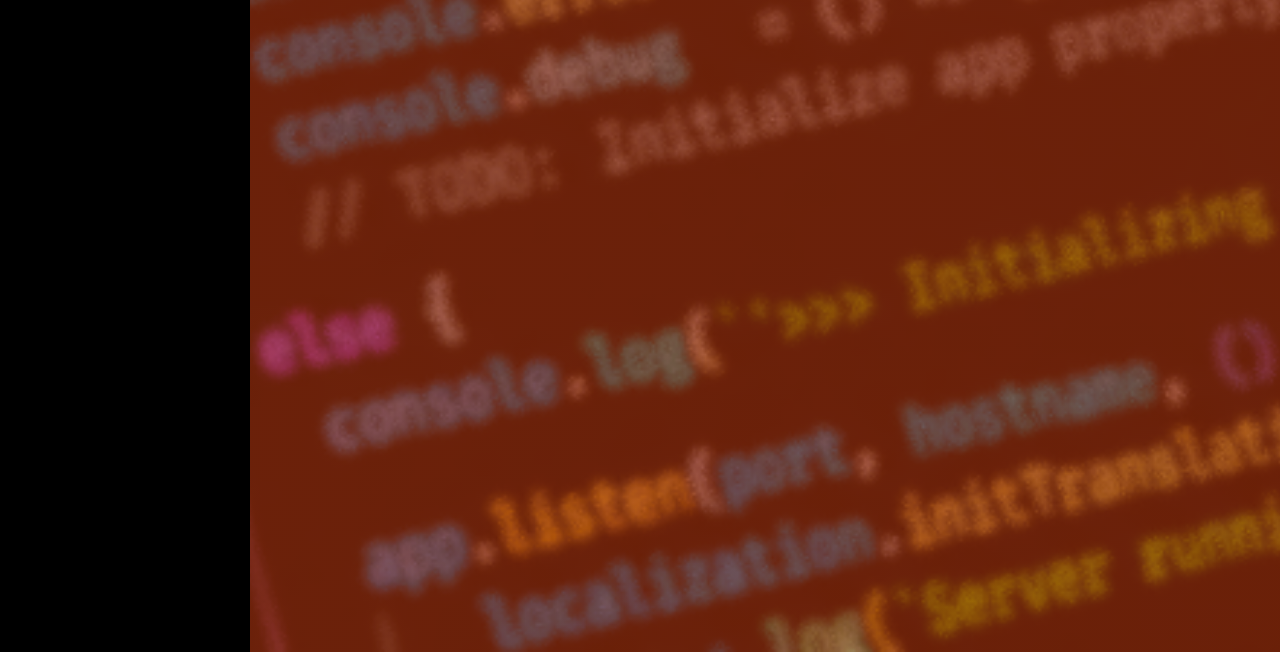
==== commit eee724b0: "Traducción de contact y actualización satec" ====
--- a/index.html
+++ b/index.html
@@ -10,6 +10,7 @@
         <link rel="preconnect" href="https://fonts.googleapis.com">
         <link rel="preconnect" href="https://fonts.gstatic.com" crossorigin>
         <link href="https://fonts.googleapis.com/css2?family=DM+Serif+Display:ital@0;1&display=swap" rel="stylesheet">
+        <link rel="icon" type="image/x-icon" href="images/favicon.png">
     </head>
 
     
@@ -70,6 +71,9 @@
                             <div class="swiper-slide tag">Node.js</div>
                             <div class="swiper-slide tag">Git</div>
                             <div class="swiper-slide tag">CI/CD</div>
+                            <div class="swiper-slide tag">Kubernetes</div>
+                            <div class="swiper-slide tag">Clustering</div>
+                            <div class="swiper-slide tag">Ubuntu Server</div>
                             <div class="swiper-slide tag">SpringBoot</div>
                             <div class="swiper-slide tag">Python</div>
                             <div class="swiper-slide tag">IA</div>
@@ -92,6 +96,9 @@
                             <div class="swiper-slide tag">Node.js</div>
                             <div class="swiper-slide tag">Git</div>
                             <div class="swiper-slide tag">CI/CD</div>
+                            <div class="swiper-slide tag">Kubernetes</div>
+                            <div class="swiper-slide tag">Clustering</div>
+                            <div class="swiper-slide tag">Ubuntu Server</div>
                             <div class="swiper-slide tag">SpringBoot</div>
                             <div class="swiper-slide tag">Python</div>
                             <div class="swiper-slide tag">IA</div>
@@ -237,7 +244,9 @@
                                 <div class="card-tags">
                                     <span class="tag active">CI/CD</span>
                                     <span class="tag">Git</span>
-                                    <span class="tag">Java</span>
+                                    <span class="tag">Clustering</span>
+                                    <span class="tag">Ubuntu Server</span>
+                                    <span class="tag">Kubernetes</span>
                                 </div>
                             </div>
                         </div>
